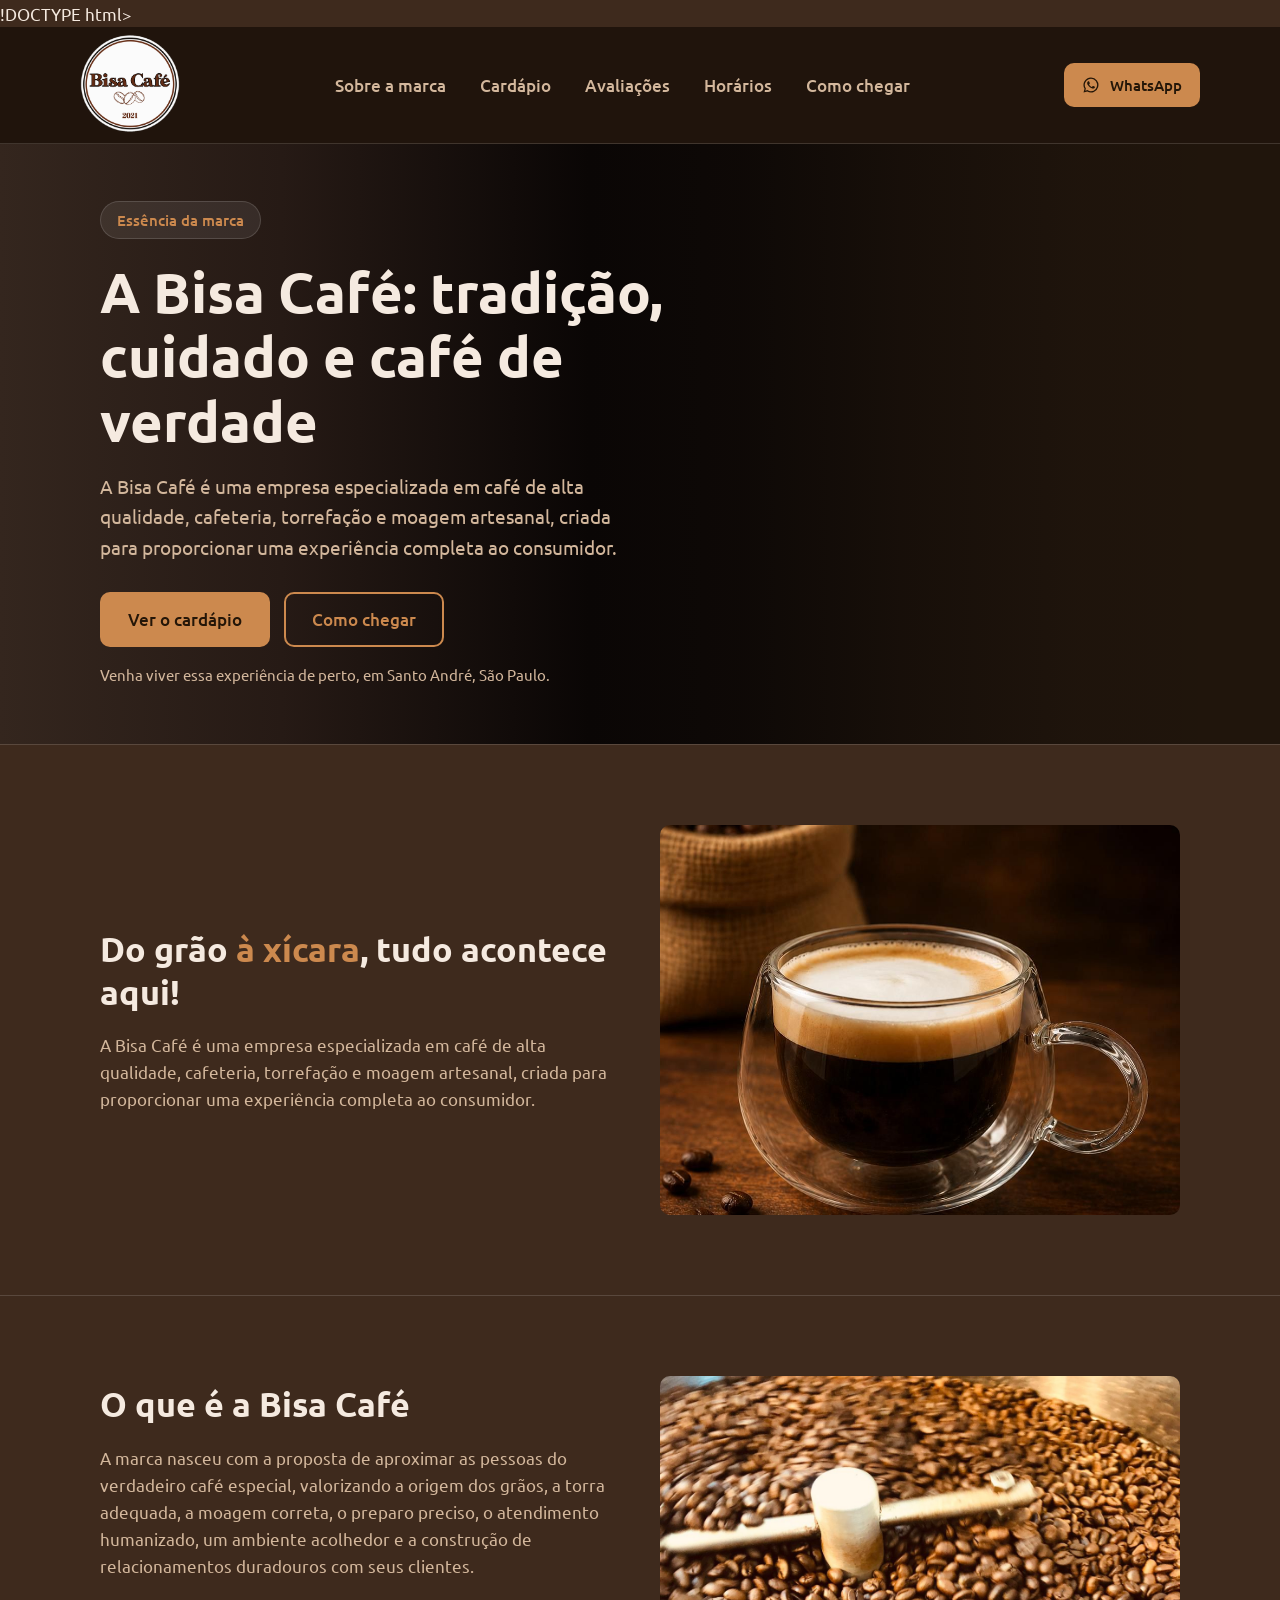
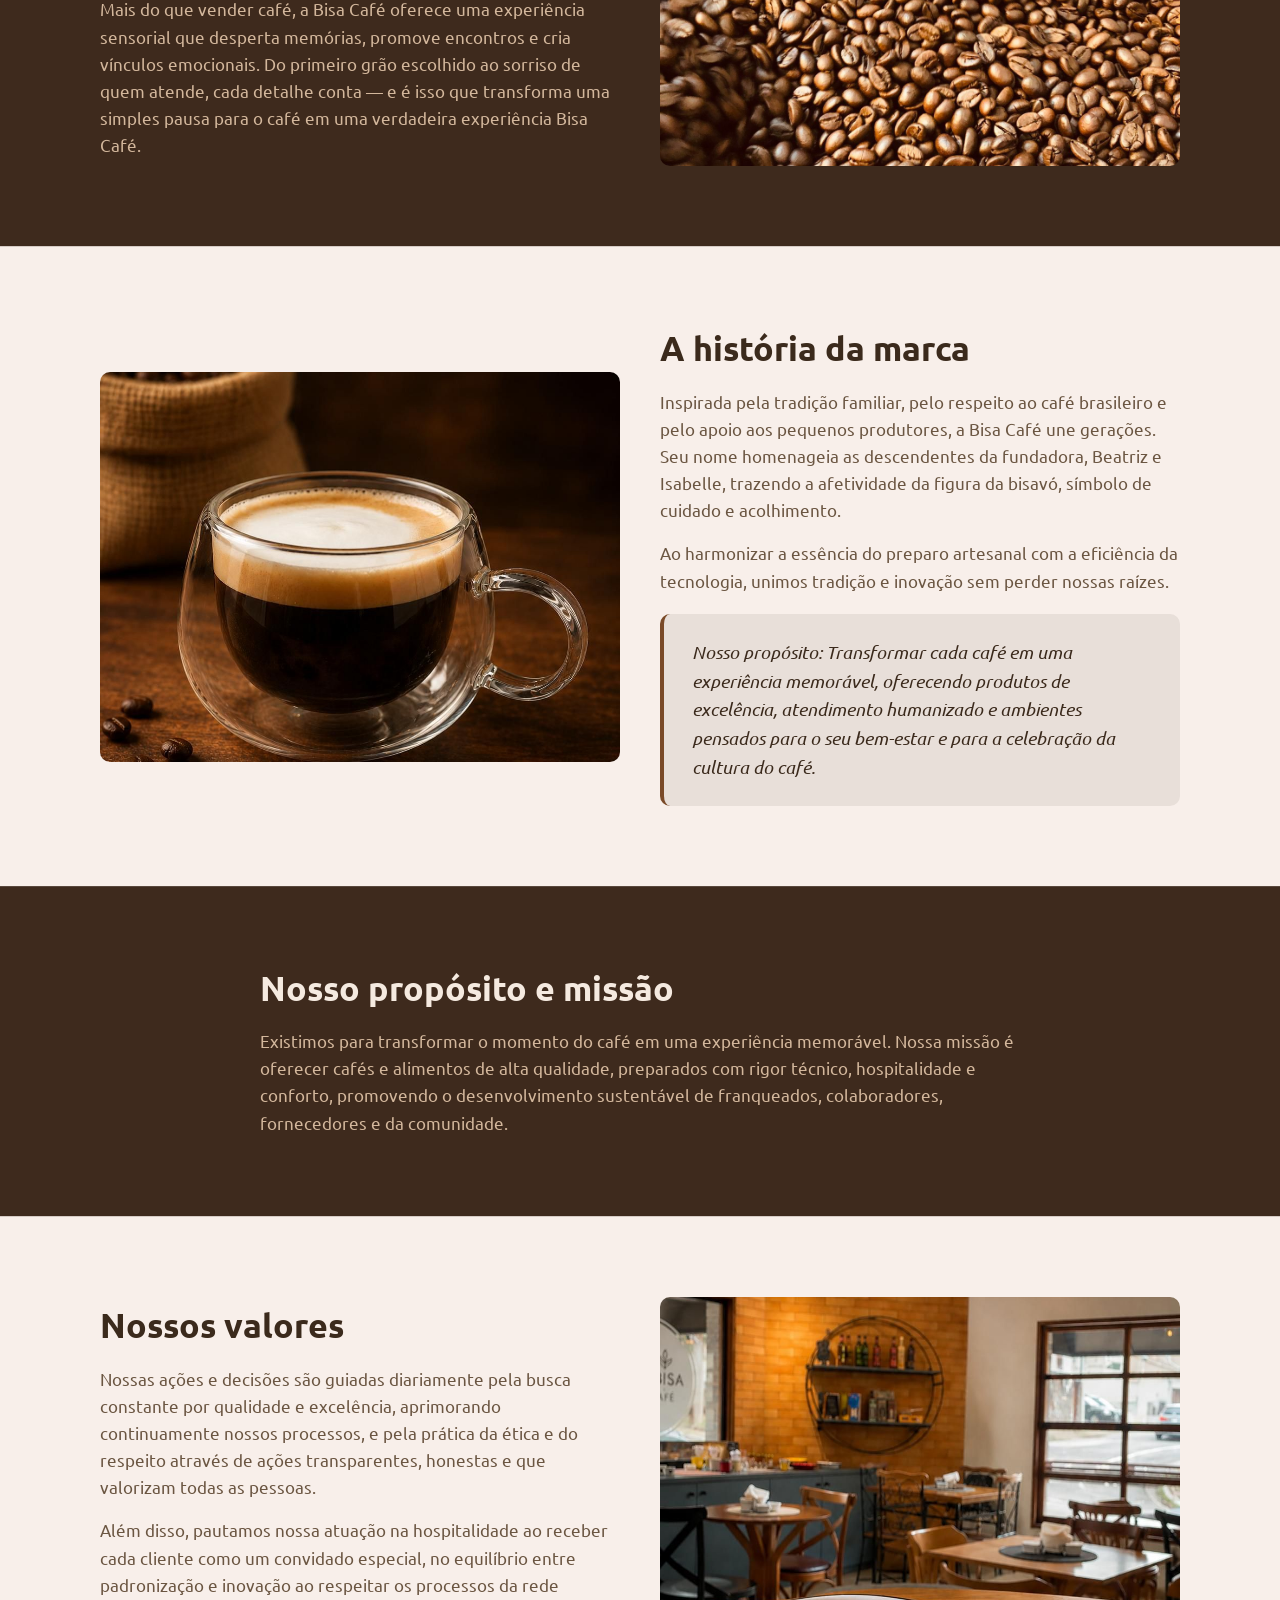
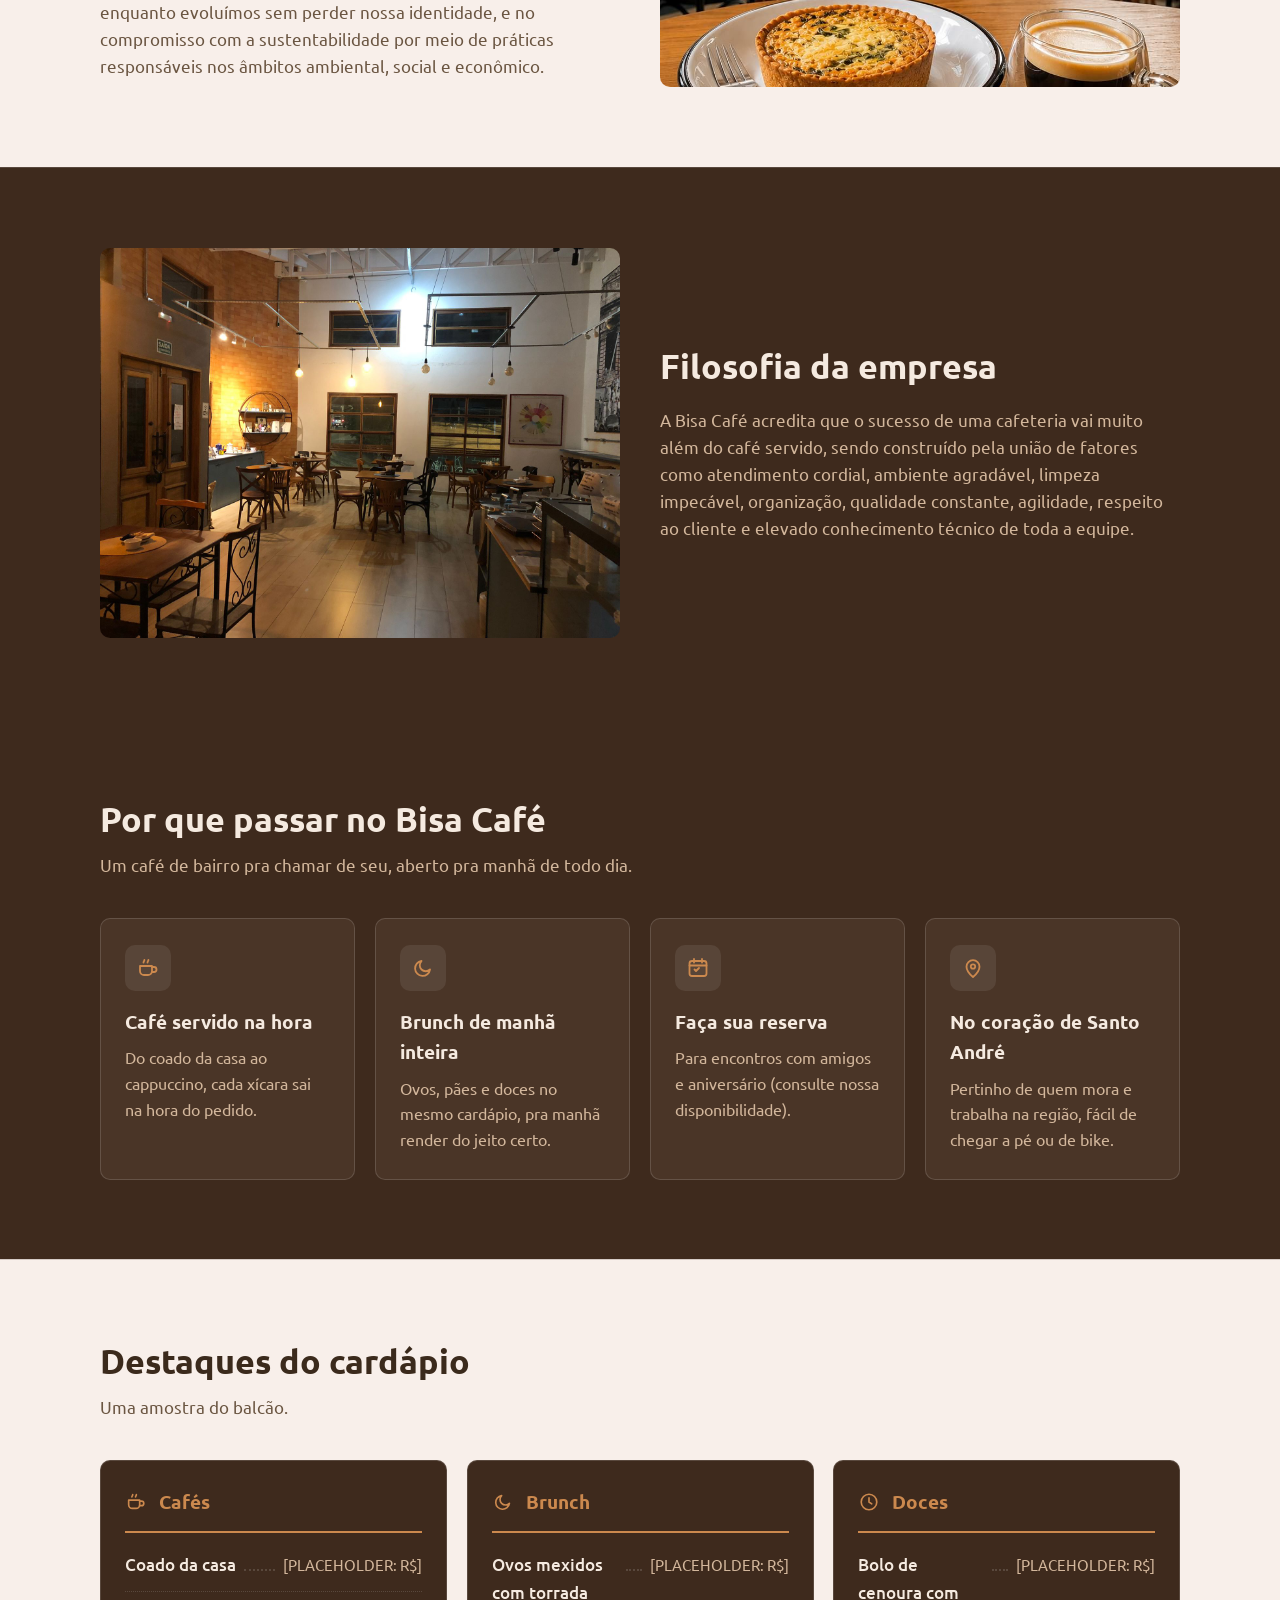
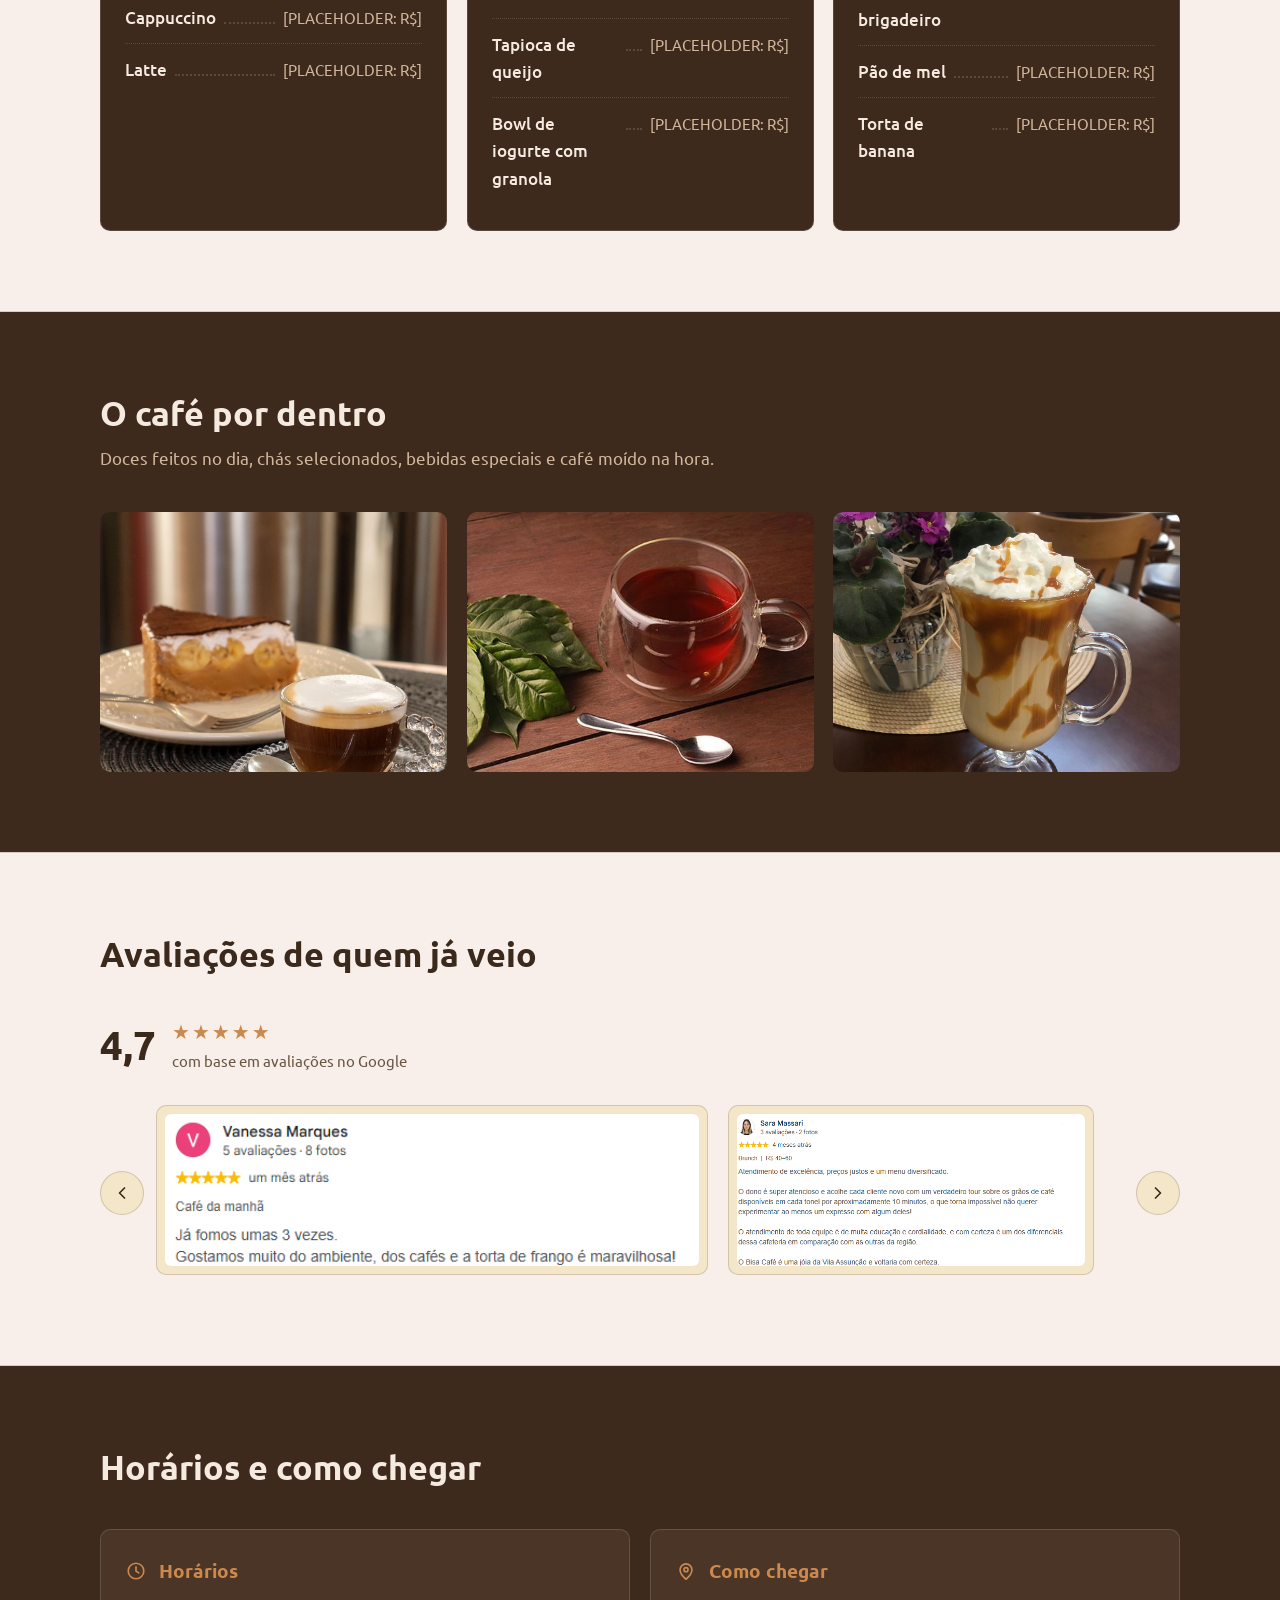
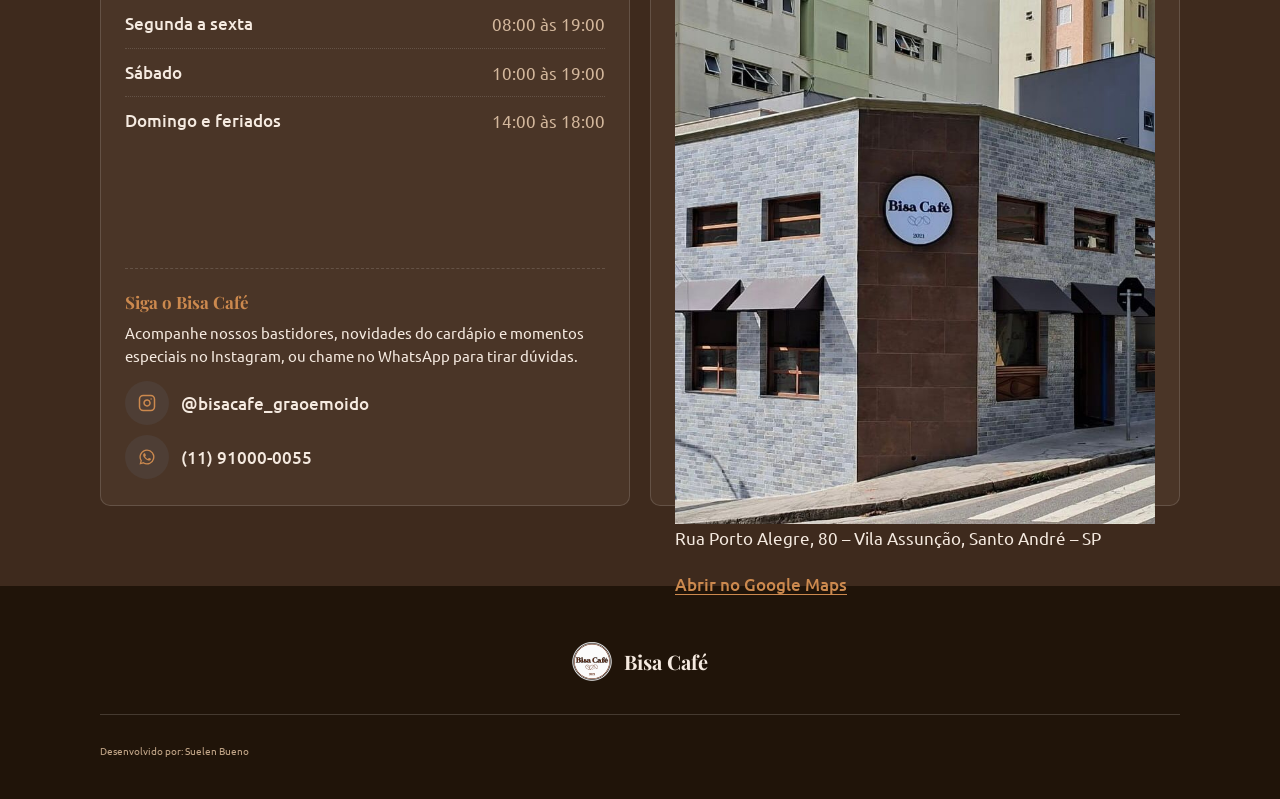
==== index.html @ 31bf9268 "Update video source and add evaluation images" ====
!DOCTYPE html>
<html lang="pt-BR">
<head>
<meta charset="UTF-8">
<meta name="viewport" content="width=device-width, initial-scale=1">
<title>Bisa Café | Café da manhã e brunch em Santo André, São Paulo</title>
<meta name="description" content="Café da manhã e brunch feitos na hora em Santo André, São Paulo. Peça pelo WhatsApp e retire sem fila no Bisa Café.">
<meta property="og:title" content="Bisa Café | Café da manhã e brunch em Santo André">
<meta property="og:description" content="Café da manhã e brunch feitos na hora em Santo André, São Paulo. Peça pelo WhatsApp pra retirada.">
<meta property="og:type" content="website">
<meta property="og:locale" content="pt_BR">
<!-- Fallback sem JS: marca o html como "js" o quanto antes; o estado escondido da animação só vale sob html.js -->
<script>document.documentElement.className+=" js";</script>
<link rel="preconnect" href="https://fonts.googleapis.com">
<link rel="preconnect" href="https://fonts.gstatic.com" crossorigin>
<link href="https://fonts.googleapis.com/css2?family=Playfair+Display:wght@700&family=Ubuntu:wght@400;500;700&display=swap" rel="stylesheet">
<link rel="stylesheet" href="style.css">
<link rel="icon" type="image/png" href="./images/logo.png">
</head>
<body>

<a class="pular" href="#conteudo">Pular para o conteúdo</a>

<header class="topo">
  <div class="container topo-linha">
    <a href="#inicio" class="logo">
      <img src="./images/logo.png" alt="Bisa Café" class="logo-icone" width="100" height="100">
    </a>
    <nav class="menu-topo" aria-label="Seções do site">
      <a href="#essencia-da-marca">Sobre a marca</a>
      <a href="#cardapio">Cardápio</a>
      <a href="#avaliacoes">Avaliações</a>
      <a href="#horarios">Horários</a>
      <a href="#local">Como chegar</a>
    </nav>
    <a class="botao botao-primario topo-whatsapp" href="https://wa.me/5511910000055">
      <svg width="18" height="18" viewBox="0 0 24 24" fill="currentColor" aria-hidden="true" focusable="false">
        <path d="M12 2a10 10 0 0 0-8.6 15.1L2 22l5-1.3A10 10 0 1 0 12 2zm0 18.2c-1.5 0-3-.4-4.3-1.2l-.3-.2-3 .8.8-2.9-.2-.3A8.2 8.2 0 1 1 12 20.2zm4.6-6.1c-.3-.1-1.5-.7-1.7-.8-.2-.1-.4-.1-.6.1-.2.3-.6.8-.8 1-.1.2-.3.2-.5.1-.3-.1-1.1-.4-2-1.2-.8-.7-1.3-1.5-1.4-1.8-.2-.3 0-.4.1-.6l.4-.5c.1-.2.2-.3.3-.5.1-.2 0-.4 0-.5l-.8-1.9c-.2-.5-.4-.4-.6-.4h-.5c-.2 0-.5.1-.7.3-.2.3-.9.9-.9 2.1s.9 2.4 1 2.6c.1.2 1.8 2.8 4.3 3.9.6.3 1.1.4 1.5.6.6.2 1.2.2 1.6.1.5-.1 1.5-.6 1.7-1.2.2-.6.2-1.1.1-1.2 0-.1-.2-.2-.5-.3z"/>
      </svg>
      <span>WhatsApp</span>
    </a>
  </div>
</header>

<main id="conteudo">
  <section class="hero" id="inicio">
    <div class="hero-video-wrap" aria-hidden="true">
      <video class="video-fundo" autoplay muted loop playsinline tabindex="-1">
        <source src="./images/video-cafe-cropado.mp4" type="video/mp4">
      </video>
      <div class="video-gradiente"></div>
    </div>
    <div class="container">
      <div class="hero-conteudo">
        <span class="hero-etiqueta anima" style="--i:0">Essência da marca</span>
        <h1 class="anima" style="--i:1">A Bisa Café: tradição, cuidado e café de verdade</h1>
        <p class="apoio anima" style="--i:2">A Bisa Café é uma empresa especializada em café de alta qualidade, cafeteria, torrefação e moagem artesanal, criada para proporcionar uma experiência completa ao consumidor.</p>
        <div class="hero-ctas anima" style="--i:3">
          <a class="botao botao-primario" href="#cardapio">Ver o cardápio</a>
          <a class="botao botao-secundario" href="#local">Como chegar</a>
        </div>
        <p class="hero-nota anima" style="--i:4">Venha viver essa experiência de perto, em Santo André, São Paulo.</p>
      </div>
    </div>
  </section>

  <!-- DO GRÃO À XÍCARA -->
  <section class="bloco-institucional">
    <div class="container">
      <div class="bloco-com-imagem">
        <div class="bloco-imagem anima" style="--i:0">
          <img src="./images/foto-espresso-graos.jpeg" alt="Xícara de café do Bisa Café com grãos ao fundo" loading="lazy">
        </div>
        <div class="conteudo-institucional anima" style="--i:1">
          <h2>Do grão <span class="cor-destaque">à xícara</span>, tudo acontece aqui!</h2>
          <p>A Bisa Café é uma empresa especializada em café de alta qualidade, cafeteria, torrefação e moagem artesanal, criada para proporcionar uma experiência completa ao consumidor.</p>
        </div>
      </div>
    </div>
  </section>

  <!-- ESSÊNCIA DA MARCA: O QUE É A BISA CAFÉ -->
  <section class="bloco-institucional" id="essencia-da-marca">
    <div class="container">
      <div class="bloco-com-imagem">
        <div class="bloco-imagem anima" style="--i:0">
          <img src="./images/foto-graos-torra.jpeg" alt="Grãos de café na torrefação artesanal do Bisa Café" loading="lazy">
        </div>
        <div class="conteudo-institucional anima" style="--i:1">
          <h2>O que é a Bisa Café</h2>
          <p>A marca nasceu com a proposta de aproximar as pessoas do verdadeiro café especial, valorizando a origem dos grãos, a torra adequada, a moagem correta, o preparo preciso, o atendimento humanizado, um ambiente acolhedor e a construção de relacionamentos duradouros com seus clientes.</p>
          <p>Mais do que vender café, a Bisa Café oferece uma experiência sensorial que desperta memórias, promove encontros e cria vínculos emocionais. Do primeiro grão escolhido ao sorriso de quem atende, cada detalhe conta — e é isso que transforma uma simples pausa para o café em uma verdadeira experiência Bisa Café.</p>
        </div>
      </div>
    </div>
  </section>

  <!-- A HISTÓRIA DA MARCA -->
  <section class="bloco-institucional fundo-alt">
    <div class="container">
      <div class="bloco-com-imagem bloco-com-imagem--inverso">
        <div class="bloco-imagem anima" style="--i:0">
          <img src="./images/foto-espresso-graos.jpeg" alt="Espresso do Bisa Café com saco de grãos ao fundo, remetendo à origem artesanal" loading="lazy">
        </div>
        <div class="conteudo-institucional anima" style="--i:1">
          <h2>A história da marca</h2>
          <p>Inspirada pela tradição familiar, pelo respeito ao café brasileiro e pelo apoio aos pequenos produtores, a Bisa Café une gerações. Seu nome homenageia as descendentes da fundadora, Beatriz e Isabelle, trazendo a afetividade da figura da bisavó, símbolo de cuidado e acolhimento.</p>
          <p>Ao harmonizar a essência do preparo artesanal com a eficiência da tecnologia, unimos tradição e inovação sem perder nossas raízes.</p>
          <blockquote class="destaque-proposito">
            Nosso propósito: Transformar cada café em uma experiência memorável, oferecendo produtos de excelência, atendimento humanizado e ambientes pensados para o seu bem-estar e para a celebração da cultura do café.
          </blockquote>
        </div>
      </div>
    </div>
  </section>

  <!-- NOSSO PROPÓSITO E MISSÃO -->
  <section class="bloco-institucional">
    <div class="container">
      <div class="conteudo-institucional">
        <h2 class="anima" style="--i:0">Nosso propósito e missão</h2>
        <p class="anima" style="--i:1">Existimos para transformar o momento do café em uma experiência memorável. Nossa missão é oferecer cafés e alimentos de alta qualidade, preparados com rigor técnico, hospitalidade e conforto, promovendo o desenvolvimento sustentável de franqueados, colaboradores, fornecedores e da comunidade.</p>
      </div>
    </div>
  </section>

  <!-- NOSSOS VALORES -->
  <section class="bloco-institucional fundo-alt">
    <div class="container">
      <div class="bloco-com-imagem">
        <div class="bloco-imagem anima" style="--i:0">
          <img src="./images/foto-interior-mesa.jpeg" alt="Mesa posta no Bisa Café com quiche e café, clima acolhedor" loading="lazy">
        </div>
        <div class="conteudo-institucional anima" style="--i:1">
          <h2>Nossos valores</h2>
          <p>Nossas ações e decisões são guiadas diariamente pela busca constante por qualidade e excelência, aprimorando continuamente nossos processos, e pela prática da ética e do respeito através de ações transparentes, honestas e que valorizam todas as pessoas.</p>
          <p>Além disso, pautamos nossa atuação na hospitalidade ao receber cada cliente como um convidado especial, no equilíbrio entre padronização e inovação ao respeitar os processos da rede enquanto evoluímos sem perder nossa identidade, e no compromisso com a sustentabilidade por meio de práticas responsáveis nos âmbitos ambiental, social e econômico.</p>
        </div>
      </div>
    </div>
  </section>

  <!-- FILOSOFIA DA EMPRESA -->
  <section class="bloco-institucional">
    <div class="container">
      <div class="bloco-com-imagem bloco-com-imagem--inverso">
        <div class="bloco-imagem anima" style="--i:0">
          <img src="./images/foto-ambiente-salao.jpeg" alt="Salão do Bisa Café com mesas e cadeiras, ambiente acolhedor" loading="lazy">
        </div>
        <div class="conteudo-institucional anima" style="--i:1">
          <h2>Filosofia da empresa</h2>
          <p>A Bisa Café acredita que o sucesso de uma cafeteria vai muito além do café servido, sendo construído pela união de fatores como atendimento cordial, ambiente agradável, limpeza impecável, organização, qualidade constante, agilidade, respeito ao cliente e elevado conhecimento técnico de toda a equipe.</p>
        </div>
      </div>
    </div>
  </section>

  <!-- BENEFÍCIOS -->
  <section id="beneficios">
    <div class="container">
      <div class="secao-cabecalho">
        <h2 class="anima" style="--i:0">Por que passar no Bisa Café</h2>
        <p class="anima" style="--i:1">Um café de bairro pra chamar de seu, aberto pra manhã de todo dia.</p>
      </div>
      <div class="cards">
        <article class="card anima" style="--i:0">
          <span class="icone">
            <svg width="24" height="24" viewBox="0 0 24 24" fill="none" stroke="currentColor" stroke-width="1.8" stroke-linecap="round" stroke-linejoin="round" aria-hidden="true" focusable="false">
              <path d="M4 10h12v5a4 4 0 0 1-4 4H8a4 4 0 0 1-4-4v-5z"/>
              <path d="M16 11h2a2.5 2.5 0 0 1 0 5h-2"/>
              <path d="M7.5 6.5c0-1 .9-1.5.9-2.5M11.5 6.5c0-1 .9-1.5.9-2.5"/>
            </svg>
          </span>
          <h3>Café servido na hora</h3>
          <p>Do coado da casa ao cappuccino, cada xícara sai na hora do pedido.</p>
        </article>
        <article class="card anima" style="--i:1">
          <span class="icone">
            <svg width="24" height="24" viewBox="0 0 24 24" fill="none" stroke="currentColor" stroke-width="1.8" stroke-linecap="round" stroke-linejoin="round" aria-hidden="true" focusable="false">
              <path d="M19 13.5A7.5 7.5 0 1 1 10.5 5a6 6 0 0 0 8.5 8.5z"/>
            </svg>
          </span>
          <h3>Brunch de manhã inteira</h3>
          <p>Ovos, pães e doces no mesmo cardápio, pra manhã render do jeito certo.</p>
        </article>
        <article class="card anima" style="--i:2">
          <span class="icone">
            <svg width="24" height="24" viewBox="0 0 24 24" fill="none" stroke="currentColor" stroke-width="1.8" stroke-linecap="round" stroke-linejoin="round" aria-hidden="true" focusable="false">
              <rect x="3.5" y="5" width="17" height="15" rx="2.5"/>
              <path d="M3.5 9.5h17"/>
              <path d="M8 3v3.5M16 3v3.5"/>
              <path d="M8.5 13.5l1.5 1.5 3-3"/>
            </svg>
          </span>
          <h3>Faça sua reserva</h3>
          <p>Para encontros com amigos e aniversário (consulte nossa disponibilidade).</p>
        </article>
        <article class="card anima" style="--i:3">
          <span class="icone">
            <svg width="24" height="24" viewBox="0 0 24 24" fill="none" stroke="currentColor" stroke-width="1.8" stroke-linecap="round" stroke-linejoin="round" aria-hidden="true" focusable="false">
              <path d="M12 21s-6.5-5.4-6.5-10.3a6.5 6.5 0 1 1 13 0C18.5 15.6 12 21 12 21z"/>
              <circle cx="12" cy="10.5" r="2.2"/>
            </svg>
          </span>
          <h3>No coração de Santo André</h3>
          <p>Pertinho de quem mora e trabalha na região, fácil de chegar a pé ou de bike.</p>
        </article>
      </div>
    </div>
  </section>

  <!-- CARDÁPIO -->
  <section class="cardapio" id="cardapio">
    <div class="container">
      <div class="secao-cabecalho">
        <h2 class="anima" style="--i:0">Destaques do cardápio</h2>
        <p class="anima" style="--i:1">Uma amostra do balcão.</p>
      </div>
      <div class="cardapio-grade">
        <div class="categoria anima" style="--i:0">
          <h3 class="categoria-titulo">
            <svg width="22" height="22" viewBox="0 0 24 24" fill="none" stroke="currentColor" stroke-width="1.8" stroke-linecap="round" stroke-linejoin="round" aria-hidden="true" focusable="false">
              <path d="M4 10h12v5a4 4 0 0 1-4 4H8a4 4 0 0 1-4-4v-5z"/>
              <path d="M16 11h2a2.5 2.5 0 0 1 0 5h-2"/>
              <path d="M7.5 6.5c0-1 .9-1.5.9-2.5M11.5 6.5c0-1 .9-1.5.9-2.5"/>
            </svg>
            Cafés
          </h3>
          <ul>
            <li><span class="item-nome">Coado da casa</span><span class="item-pontos" aria-hidden="true"></span><span class="item-preco">[PLACEHOLDER: R$]</span></li>
            <li><span class="item-nome">Cappuccino</span><span class="item-pontos" aria-hidden="true"></span><span class="item-preco">[PLACEHOLDER: R$]</span></li>
            <li><span class="item-nome">Latte</span><span class="item-pontos" aria-hidden="true"></span><span class="item-preco">[PLACEHOLDER: R$]</span></li>
          </ul>
        </div>
        <div class="categoria anima" style="--i:1">
          <h3 class="categoria-titulo">
            <svg width="22" height="22" viewBox="0 0 24 24" fill="none" stroke="currentColor" stroke-width="1.8" stroke-linecap="round" stroke-linejoin="round" aria-hidden="true" focusable="false">
              <path d="M19 13.5A7.5 7.5 0 1 1 10.5 5a6 6 0 0 0 8.5 8.5z"/>
            </svg>
            Brunch
          </h3>
          <ul>
            <li><span class="item-nome">Ovos mexidos com torrada</span><span class="item-pontos" aria-hidden="true"></span><span class="item-preco">[PLACEHOLDER: R$]</span></li>
            <li><span class="item-nome">Tapioca de queijo</span><span class="item-pontos" aria-hidden="true"></span><span class="item-preco">[PLACEHOLDER: R$]</span></li>
            <li><span class="item-nome">Bowl de iogurte com granola</span><span class="item-pontos" aria-hidden="true"></span><span class="item-preco">[PLACEHOLDER: R$]</span></li>
          </ul>
        </div>
        <div class="categoria anima" style="--i:2">
          <h3 class="categoria-titulo">
            <svg width="22" height="22" viewBox="0 0 24 24" fill="none" stroke="currentColor" stroke-width="1.8" stroke-linecap="round" stroke-linejoin="round" aria-hidden="true" focusable="false">
              <circle cx="12" cy="12" r="8.5"/>
              <path d="M12 7.5V12l3 2"/>
            </svg>
            Doces
          </h3>
          <ul>
            <li><span class="item-nome">Bolo de cenoura com brigadeiro</span><span class="item-pontos" aria-hidden="true"></span><span class="item-preco">[PLACEHOLDER: R$]</span></li>
            <li><span class="item-nome">Pão de mel</span><span class="item-pontos" aria-hidden="true"></span><span class="item-preco">[PLACEHOLDER: R$]</span></li>
            <li><span class="item-nome">Torta de banana</span><span class="item-pontos" aria-hidden="true"></span><span class="item-preco">[PLACEHOLDER: R$]</span></li>
          </ul>
        </div>
      </div>
    </div>
  </section>

  <!-- GALERIA (espaços reservados pra foto) -->
  <section id="galeria">
    <div class="container">
      <div class="secao-cabecalho">
        <h2 class="anima" style="--i:0">O café por dentro</h2>
        <p class="anima" style="--i:1">Doces feitos no dia, chás selecionados, bebidas especiais e café moído na hora.</p>
      </div>
      <div class="galeria-grade">
        <div class="galeria-bloco anima" style="--i:0">
          <img src="./images/foto-torta-banana.jpeg" alt="Fatia de torta de banana com café servida no Bisa Café" loading="lazy">
        </div>
        <div class="galeria-bloco anima" style="--i:1">
          <img src="./images/foto-cha-folhas.jpeg" alt="Chá servido no Bisa Café ao lado de folhas de café" loading="lazy">
        </div>
        <div class="galeria-bloco anima" style="--i:2">
          <img src="./images/foto-latte-caramelo.jpeg" alt="Bebida especial com calda de caramelo e chantili do Bisa Café" loading="lazy">
        </div>
      </div>
    </div>
  </section>

 <!-- AVALIAÇÕES -->
  <section class="avaliacoes" id="avaliacoes">
    <div class="container">
      <div class="secao-cabecalho">
        <h2 class="anima" style="--i:0">Avaliações de quem já veio</h2>
      </div>
      <div class="avaliacao-resumo anima" style="--i:0">
        <span class="avaliacao-nota">4,7</span>
        <div>
          <div class="avaliacao-estrelas" aria-hidden="true">★★★★★</div>
          <span class="avaliacao-total">com base em avaliações no Google</span>
        </div>
      </div>
      <div class="avaliacao-carrossel">
        <button type="button" class="carrossel-seta carrossel-seta--anterior" data-carrossel-anterior aria-label="Ver avaliação anterior">
          <svg width="20" height="20" viewBox="0 0 24 24" fill="none" stroke="currentColor" stroke-width="2" stroke-linecap="round" stroke-linejoin="round" aria-hidden="true" focusable="false"><path d="M15 18l-6-6 6-6"/></svg>
        </button>
        <div class="avaliacao-trilho" id="avaliacaoTrilho" tabindex="0" aria-label="Avaliações de clientes no Google, arraste para o lado para ver mais">
          <figure class="avaliacao-card avaliacao-print anima" style="--i:0">
            <img src="./images/avaliação1.png" alt="Avaliação de 5 estrelas de Vanessa Marques no Google, contando que já foi umas 3 vezes e elogiando o ambiente, os cafés e a torta de frango" loading="lazy">
          </figure>
          <figure class="avaliacao-card avaliacao-print anima" style="--i:1">
            <img src="./images/avaliação2.png" alt="Avaliação de 5 estrelas de Sara Massari no Google, elogiando o atendimento, os preços justos e o menu diversificado do Bisa Café" loading="lazy">
          </figure>
         <figure class="avaliacao-card avaliacao-print anima" style="--i:2">
            <img src="./images/avaliação3.png" alt="Avaliação de 5 estrelas de Celi Gonçalo no Google, elogiando o café, o waffle de pão de queijo, o pain au chocolat e o frapê de pistache" loading="lazy">
          </figure>
          <figure class="avaliacao-card avaliacao-print anima" style="--i:3">
            <img src="./images/avaliação4.png" alt="Avaliação de 5 estrelas de Ednei no Google, elogiando a aula sobre cafés, a torra própria da casa e a opção de comprar café moído ou em grãos" loading="lazy">
          </figure>
          <figure class="avaliacao-card avaliacao-print anima" style="--i:4">
            <img src="./images/avaliação5.png" alt="Avaliação de 5 estrelas de Jussara Uehara no Google, destacando os cafés moídos na hora e as opções de bolos, tortas e salgados" loading="lazy">
          </figure>
          <figure class="avaliacao-card avaliacao-print anima" style="--i:5">
            <img src="./images/avaliação6.png" alt="Avaliação de 5 estrelas de Adriana Lombardo Meniz no Google, elogiando a apresentação dos grãos em latões, o aroma do café e o ambiente acolhedor" loading="lazy">
          </figure>
          <figure class="avaliacao-card avaliacao-print anima" style="--i:6">
            <img src="./images/avaliação7.png" alt="Avaliação de 5 estrelas de Cristiane Duarte no Google, elogiando o bolo de maçã com castanhas, o expresso tônica e o atendimento" loading="lazy">
          </figure>
          <figure class="avaliacao-card avaliacao-print anima" style="--i:7">
            <img src="./images/avaliação8.png" alt="Avaliação de 5 estrelas de Monique Moraes no Google, recomendando o frapê de pistache e o ambiente aconchegante e familiar da cafeteria" loading="lazy">
          </figure>
        </div>
        <button type="button" class="carrossel-seta carrossel-seta--proxima" data-carrossel-proxima aria-label="Ver próxima avaliação">
          <svg width="20" height="20" viewBox="0 0 24 24" fill="none" stroke="currentColor" stroke-width="2" stroke-linecap="round" stroke-linejoin="round" aria-hidden="true" focusable="false"><path d="M9 6l6 6-6 6"/></svg>
        </button>
      </div>
    </div>
  </section>

  <!-- HORÁRIOS E COMO CHEGAR -->
  <section id="horarios">
    <div class="container">
      <div class="secao-cabecalho">
        <h2 class="anima" style="--i:0">Horários e como chegar</h2>
      </div>
      <div class="info-grade">
        <div class="info-card anima" style="--i:0" id="horarios-card">
          <h3>
            <svg width="22" height="22" viewBox="0 0 24 24" fill="none" stroke="currentColor" stroke-width="1.8" stroke-linecap="round" stroke-linejoin="round" aria-hidden="true" focusable="false">
              <circle cx="12" cy="12" r="8.5"/>
              <path d="M12 7.5V12l3 2"/>
            </svg>
            Horários
          </h3>
          <ul class="horarios-lista">
            <li><span class="dia">Segunda a sexta</span><span class="hora">08:00 às 19:00</span></li>
            <li><span class="dia">Sábado</span><span class="hora">10:00 às 19:00</span></li>
            <li><span class="dia">Domingo e feriados</span><span class="hora">14:00 às 18:00</span></li>
          </ul>
          <div class="info-card-social">
            <h4>Siga o Bisa Café</h4>
            <p>Acompanhe nossos bastidores, novidades do cardápio e momentos especiais no Instagram, ou chame no WhatsApp para tirar dúvidas.</p>
            <ul class="social-lista">
              <li>
                <a class="social-linha" href="https://www.instagram.com/bisacafe_graoemoido/" target="_blank" rel="noopener">
                  <span class="social-icone" aria-hidden="true">
                    <svg width="18" height="18" viewBox="0 0 24 24" fill="none" stroke="currentColor" stroke-width="2" stroke-linecap="round" stroke-linejoin="round" focusable="false">
                      <rect x="2" y="2" width="20" height="20" rx="5" ry="5"/>
                      <path d="M16 11.37A4 4 0 1 1 12.63 8 4 4 0 0 1 16 11.37z"/>
                      <line x1="17.5" y1="6.5" x2="17.51" y2="6.5"/>
                    </svg>
                  </span>
                  <span>@bisacafe_graoemoido</span>
                </a>
              </li>
              <li>
                <a class="social-linha" href="https://wa.me/5511910000055" target="_blank" rel="noopener">
                  <span class="social-icone" aria-hidden="true">
                    <svg width="18" height="18" viewBox="0 0 24 24" fill="currentColor" focusable="false">
                      <path d="M12 2a10 10 0 0 0-8.6 15.1L2 22l5-1.3A10 10 0 1 0 12 2zm0 18.2c-1.5 0-3-.4-4.3-1.2l-.3-.2-3 .8.8-2.9-.2-.3A8.2 8.2 0 1 1 12 20.2zm4.6-6.1c-.3-.1-1.5-.7-1.7-.8-.2-.1-.4-.1-.6.1-.2.3-.6.8-.8 1-.1.2-.3.2-.5.1-.3-.1-1.1-.4-2-1.2-.8-.7-1.3-1.5-1.4-1.8-.2-.3 0-.4.1-.6l.4-.5c.1-.2.2-.3.3-.5.1-.2 0-.4 0-.5l-.8-1.9c-.2-.5-.4-.4-.6-.4h-.5c-.2 0-.5.1-.7.3-.2.3-.9.9-.9 2.1s.9 2.4 1 2.6c.1.2 1.8 2.8 4.3 3.9.6.3 1.1.4 1.5.6.6.2 1.2.2 1.6.1.5-.1 1.5-.6 1.7-1.2.2-.6.2-1.1.1-1.2 0-.1-.2-.2-.5-.3z"/>
                    </svg>
                  </span>
                  <span>(11) 91000-0055</span>
                </a>
              </li>
            </ul>
          </div>
        </div>
        <div class="info-card anima" style="--i:1" id="local">
          <h3>
            <svg width="22" height="22" viewBox="0 0 24 24" fill="none" stroke="currentColor" stroke-width="1.8" stroke-linecap="round" stroke-linejoin="round" aria-hidden="true" focusable="false">
              <path d="M12 21s-6.5-5.4-6.5-10.3a6.5 6.5 0 1 1 13 0C18.5 15.6 12 21 12 21z"/>
              <circle cx="12" cy="10.5" r="2.2"/>
            </svg>
            Como chegar
          </h3>
          <div class="local-foto">
            <img src="./images/fachada-bisa-cafe.jpeg" alt="Fachada do Bisa Café, na esquina, com a placa redonda da marca" loading="lazy">
          </div>
          <p>Rua Porto Alegre, 80 – Vila Assunção, Santo André – SP</p>
          <a class="link-maps" href="https://www.google.com/maps/search/?api=1&amp;query=Rua%20Porto%20Alegre%2C%2080%2C%20Vila%20Assun%C3%A7%C3%A3o%2C%20Santo%20Andr%C3%A9%20-%20SP">Abrir no Google Maps</a>
        </div>
      </div>
    </div>
  </section>

</main>

<!-- RODAPÉ -->
<footer class="rodape">
  <div class="container">
    <div class="rodape-grade">
      <div class="rodape-marca anima" style="--i:0">
        <img src="./images/logo.png" alt="Bisa Café" height="40" class="rodape-logo">
        <span class="nome">Bisa Café</span>
      </div>
    </div>
    <div class="rodape-base">
      <p class="rodape-credito">Desenvolvido por: <a href="https://suelenfbportifolio.vercel.app/" target="_blank" rel="noopener">Suelen Bueno</a></p>
    </div>
  </div>
</footer>

<script src="script.js"></script>

</body>
</html>
---- style.css ----
:root {
    --cor-caramelo: #CC894E;              /* Caramelo — cor de todos os botões e destaques */
    --marrom-canela: #885840;             /* Marrom canela — desenho dos ícones de Instagram e WhatsApp */
    --botao-icone-fundo: rgba(82, 70, 64, 0.55); /* Fundo do círculo — cinza/marrom escuro translúcido */
    --cor-marca: var(--cor-caramelo);     /* Caramelo quente — links, ícones, destaques */
    --cor-marca-alt: #E3A868;             /* Caramelo claro — hover e gradientes */
    --cor-marca-escura: #7A4A28;          /* Marrom médio — acentos e fallback do vídeo */
    --cor-marca-suave: rgba(255, 255, 255, 0.08); /* Sobreposição clara sutil sobre o fundo escuro */
    --fundo: #3E2A1D;                     /* Marrom médio — fundo principal */
    --fundo-alt: #F8EFEA;                 /* Bege — seções alternadas (harmonia com o fundo) */
    --fundo-card: #4A3527;                /* Marrom levemente mais claro — cartões */
    --texto: #F5EAE0;                     /* Creme claro — texto principal */
    --texto-suave: #D3B79C;               /* Bege acaramelado — texto secundário */
    --borda: rgba(255, 255, 255, 0.14);
    --bege-fundo: #F8EFEA;                /* Bege — mesmo tom do fundo-alt */
    --bege-card: #F3E6C9;                 /* Bege claro — molduras/cartões sobre o bege */
    --bege-texto: #3B2A1C;                /* Marrom escuro — texto sobre fundo bege */
    --bege-texto-suave: #6B5642;          /* Marrom médio — texto secundário sobre bege */
    --bege-borda: rgba(59, 42, 28, .18);
    --rodape-fundo: #201409;              /* Marrom quase preto — rodapé */
    --rodape-texto: #F5EAE0;
    --rodape-suave: #C2A688;
    --raio: 10px;
  }

  * { margin: 0; padding: 0; box-sizing: border-box; }

  html { scroll-behavior: smooth; scroll-padding-top: 136px; }
  @media (prefers-reduced-motion: reduce) {
    html { scroll-behavior: auto; }
  }

  body {
    font-family: 'Ubuntu', system-ui, sans-serif;
    font-size: 1.0625rem;
    line-height: 1.6;
    color: var(--texto);
    background: var(--fundo);
  }

  .container { max-width: 1120px; margin: 0 auto; padding: 0 20px; }

  section { padding: 80px 0; }
  @media (max-width: 720px) { section { padding: 48px 0; } }

  h1 { font-size: clamp(2rem, 5vw, 3.5rem); line-height: 1.15; font-weight: 700; }
  h2 { font-size: clamp(1.5rem, 3.4vw, 2.125rem); line-height: 1.25; font-weight: 700; }
  h3 { font-size: 1.1875rem; font-weight: 700; }

  a { color: var(--cor-marca); }

  :focus-visible {
    outline: 3px solid var(--cor-marca);
    outline-offset: 3px;
    border-radius: 4px;
  }
  .galeria-bloco:focus-visible {
    outline-color: #FFFFFF;
  }

  .pular {
    position: absolute;
    left: -9999px;
    top: 0;
    background: var(--cor-marca);
    color: #fff;
    padding: 12px 20px;
    z-index: 200;
    text-decoration: none;
    font-weight: 500;
  }
  .pular:focus { left: 12px; top: 12px; }

  /* ============================================================
     ANIMAÇÃO DE ENTRADA
     - Anima SÓ transform e opacity (roda a 60fps, sem layout shift).
     - Estado escondido só existe sob html.js: sem JS, nada fica invisível.
     - Blocos abaixo do hero recebem a classe "visivel" via IntersectionObserver.
     - Hero anima no load (classe "carregado" no body via JS).
     - Stagger por --i (índice do item na seção), 80ms entre itens.
     ============================================================ */
  html.js .anima {
    opacity: 0;
    transform: translateY(20px);
    transition: opacity .6s cubic-bezier(0.16,1,0.3,1), transform .6s cubic-bezier(0.16,1,0.3,1);
    transition-delay: calc(var(--i,0) * 80ms);
    will-change: opacity, transform;
  }
  html.js .anima.visivel {
    opacity: 1;
    transform: translateY(0);
  }
  /* Hero: parte de um estado já pintado e legível; anima no load, não segura o LCP */
  html.js .hero .anima {
    opacity: 0;
    transform: translateY(16px);
    transition: opacity .55s cubic-bezier(0.16,1,0.3,1), transform .55s cubic-bezier(0.16,1,0.3,1);
    transition-delay: calc(var(--i,0) * 90ms);
  }
  html.js body.carregado .hero .anima {
    opacity: 1;
    transform: translateY(0);
  }
  /* Desliga TODA animação para quem pediu menos movimento: tudo estático e visível */
  @media (prefers-reduced-motion: reduce) {
    html.js .anima,
    html.js .hero .anima,
    html.js body.carregado .hero .anima {
      opacity: 1 !important;
      transform: none !important;
      transition: none !important;
    }
  }

  /* ---------- Botões ---------- */
  .botao {
    display: inline-flex;
    align-items: center;
    justify-content: center;
    gap: 10px;
    min-height: 48px;
    padding: 12px 26px;
    border-radius: var(--raio);
    font-family: inherit;
    font-size: 1.0625rem;
    font-weight: 500;
    text-decoration: none;
    cursor: pointer;
    border: 2px solid transparent;
    transition: background-color .2s ease, color .2s ease, border-color .2s ease, transform .2s ease, box-shadow .2s ease;
  }
  .botao:hover { transform: translateY(-2px); box-shadow: 0 8px 20px rgba(26, 26, 26, 0.18); }
  @media (prefers-reduced-motion: reduce) { .botao:hover { transform: none; box-shadow: none; } }
  .botao-primario { background: var(--cor-marca); color: #241608; }
  .botao-primario:hover { background: var(--cor-marca-alt); }
  .botao-secundario {
    background: transparent;
    color: var(--cor-marca);
    border-color: var(--cor-marca);
  }
  .botao-secundario:hover { background: var(--cor-marca); color: #241608; }
  .botao svg { flex-shrink: 0; }

  /* ---------- Hero: vídeo reduzido à direita + texto à esquerda ----------*/
  .hero {
    position: relative;
    overflow: hidden;
    background: rgba(32, 20, 12, 0.96); /* mesmo marrom escuro do menu — some antes do vídeo carregar e no fallback sem vídeo */
    padding: 0 0 40px;
  }
  .hero-video-wrap {
    position: relative;
    width: 100%;
    height: clamp(200px, 48vw, 320px);
    overflow: hidden;
  }
  .video-fundo {
    position: absolute;
    inset: 0;
    width: 100%;
    height: 100%;
    object-fit: cover;
    object-position: center;
  }
  .video-gradiente {
    position: absolute;
    inset: 0;
    /* degradê escuro por cima do vídeo pra suavizar a transição com o texto
       abaixo (mobile) ou ao lado (desktop) */
    background:
      linear-gradient(180deg, rgba(20, 12, 8, .1) 0%, rgba(20, 12, 8, .1) 55%, rgba(32, 20, 12, .96) 100%),
      linear-gradient(0deg, rgba(20, 12, 8, .25) 0%, rgba(20, 12, 8, 0) 30%);
  }
  .hero .container { position: relative; z-index: 2; padding-top: 36px; }
  .hero-conteudo { max-width: 680px; }
  @media (prefers-reduced-motion: reduce) {
    .video-fundo { display: none; }
    .hero-video-wrap {
      background: linear-gradient(135deg, var(--cor-marca) 0%, var(--cor-marca-alt) 55%, var(--cor-marca-escura) 100%);
    }
    .video-gradiente { background: none; }
  }
  /* Desktop: vídeo reduzido e ancorado à direita, texto sobreposto à esquerda */
  @media (min-width: 861px) {
    .hero {
      display: flex;
      align-items: center;
      min-height: clamp(420px, 52vw, 600px);
      padding: 0;
    }
    .hero-video-wrap {
      position: absolute;
      inset: 0;
      width: 100%;
      height: 100%;
    }
    .video-gradiente {
      background:
        linear-gradient(90deg,
          rgb(52, 38, 30) 0%,
          rgb(38, 26, 21) 22%,
          rgb(10, 6, 5) 46%,
          rgba(10, 6, 5, .82) 58%,
          rgba(10, 6, 5, .42) 70%,
          rgba(10, 6, 5, .08) 84%,
          rgba(10, 6, 5, 0) 96%);
    }
    .hero .container { padding-top: 0; width: 100%; }
  }

  /* ---------- Topo ---------- */
  .topo {
    position: sticky;
    top: 0;
    z-index: 100;
    background: rgba(32, 20, 12, 0.96);
    border-bottom: 1px solid var(--borda);
    backdrop-filter: blur(6px);
  }
  .topo-marca {
    display: flex;
    justify-content: center;
    padding-top: 10px;
  }
  .logo-texto {
    display: inline-block;
    font-family: 'Playfair Display', 'Ubuntu', serif;
    font-weight: 700;
    font-size: 1.5rem;
    letter-spacing: .2px;
    color: var(--cor-marca);
    text-decoration: none;
    min-height: 44px;
    line-height: 1.2;
  }
  .topo-linha {
    display: flex;
    align-items: center;
    justify-content: space-between;
    gap: 16px;
    min-height: 112px;
    padding: 8px 0;
  }
  .topo-linha--centralizada { justify-content: center; }
  .logo {
    display: inline-flex;
    align-items: center;
    justify-content: flex-start;
    min-height: 44px;
    text-decoration: none;
  }
  .logo-img {
    width: 50px;
    height: 50px;
    object-fit: contain;
    display: block;
  }
  .logo-icone {
    width: 100px;
    height: 100px;
    object-fit: contain;
    display: block;
    border-radius: 50%;
    flex-shrink: 0;
  }
  .menu-topo { display: flex; gap: 6px; }
  .menu-topo a {
    display: inline-flex;
    align-items: center;
    min-height: 44px;
    padding: 0 14px;
    color: var(--texto-suave);
    font-weight: 500;
    text-decoration: none;
    border-radius: 6px;
  }
  .menu-topo a:hover { color: var(--cor-marca); background: var(--cor-marca-suave); }
  .topo-whatsapp { min-height: 40px; padding: 8px 16px; font-size: 0.9375rem; flex-shrink: 0; }
  @media (max-width: 760px) {
    .menu-topo { display: none; }
    .logo-icone { width: 56px; height: 56px; }
    .topo-linha { min-height: 72px; }
  }
  @media (max-width: 460px) {
    .topo-whatsapp span { display: none; }
  }

  /* ---------- Hero: textos ---------- */
  .hero-etiqueta {
    display: inline-block;
    font-size: 0.9375rem;
    font-weight: 500;
    color: var(--cor-marca);
    background: rgba(255, 255, 255, 0.08);
    border: 1px solid var(--borda);
    border-radius: 999px;
    padding: 6px 16px;
    margin-bottom: 20px;
  }
  .hero p.apoio {
    margin-top: 18px;
    font-size: 1.1875rem;
    color: var(--texto-suave);
    max-width: 540px;
  }
  .hero-ctas {
    display: flex;
    flex-wrap: wrap;
    gap: 14px;
    margin-top: 30px;
  }
  .hero-nota {
    margin-top: 16px;
    font-size: 0.9375rem;
    color: var(--texto-suave);
  }

  /* ---------- Cabeçalho de seção ---------- */
  .secao-cabecalho { max-width: 640px; margin-bottom: 40px; }
  .secao-cabecalho p { margin-top: 10px; color: var(--texto-suave); }

  /* ---------- Benefícios ---------- */
  .cards {
    display: grid;
    grid-template-columns: repeat(auto-fit, minmax(230px, 1fr));
    gap: 20px;
  }
  .card {
    background: var(--fundo-card);
    border: 1px solid var(--borda);
    border-radius: var(--raio);
    padding: 26px 24px;
    transition: transform .2s ease, box-shadow .2s ease;
  }
  .card:hover { transform: translateY(-2px); box-shadow: 0 8px 20px rgba(26, 26, 26, 0.08); }
  @media (prefers-reduced-motion: reduce) { .card:hover { transform: none; box-shadow: none; } }
  .card .icone {
    display: inline-flex;
    align-items: center;
    justify-content: center;
    width: 46px;
    height: 46px;
    border-radius: var(--raio);
    background: var(--cor-marca-suave);
    color: var(--cor-marca);
    margin-bottom: 16px;
  }
  .card p { margin-top: 8px; color: var(--texto-suave); font-size: 1rem; }

  /* ---------- Cardápio ---------- */
  .cardapio {
    background: var(--fundo-alt);
    border-top: 1px solid var(--bege-borda);
    border-bottom: 1px solid var(--bege-borda);
  }
  .cardapio h2 { color: var(--bege-texto); }
  .cardapio .secao-cabecalho p { color: var(--bege-texto-suave); }
  .cardapio-grade {
    display: grid;
    grid-template-columns: repeat(auto-fit, minmax(260px, 1fr));
    gap: 20px;
  }
  .categoria {
    background: var(--fundo);
    border: 1px solid var(--borda);
    border-radius: var(--raio);
    padding: 26px 24px;
    transition: transform .2s ease, box-shadow .2s ease;
  }
  .categoria:hover { transform: translateY(-2px); box-shadow: 0 8px 20px rgba(26, 26, 26, 0.08); }
  @media (prefers-reduced-motion: reduce) { .categoria:hover { transform: none; box-shadow: none; } }
  .categoria-titulo {
    display: flex;
    align-items: center;
    gap: 12px;
    padding-bottom: 14px;
    margin-bottom: 6px;
    border-bottom: 2px solid var(--cor-marca);
    color: var(--cor-marca);
  }
  .categoria ul { list-style: none; }
  .categoria li {
    display: flex;
    align-items: baseline;
    gap: 8px;
    padding: 12px 0;
    border-bottom: 1px dotted var(--borda);
  }
  .categoria li:last-child { border-bottom: none; }
  .item-nome { font-weight: 500; }
  .item-pontos { flex: 1; border-bottom: 2px dotted var(--borda); min-width: 16px; }
  .item-preco { font-size: 0.9375rem; color: var(--texto-suave); white-space: nowrap; }

  /* ---------- Galeria (placeholders de foto) ---------- */
  .galeria-grade {
    display: grid;
    grid-template-columns: repeat(auto-fit, minmax(260px, 1fr));
    gap: 20px;
  }
  .galeria-bloco {
    aspect-ratio: 4 / 3;
    border-radius: var(--raio);
    overflow: hidden;
    background: var(--fundo-card);
    display: flex;
    align-items: center;
    justify-content: center;
    text-align: center;
    transition: transform .2s ease, box-shadow .2s ease;
  }
  .galeria-bloco:hover { transform: translateY(-2px); box-shadow: 0 8px 20px rgba(26, 26, 26, 0.18); }
  @media (prefers-reduced-motion: reduce) { .galeria-bloco:hover { transform: none; box-shadow: none; } }
  .galeria-bloco img,
  .bloco-imagem img {
    width: 100%;
    height: 100%;
    object-fit: cover;
    display: block;
  }
  .galeria-bloco span {
    color: #FFFFFF;
    font-weight: 500;
    font-size: 0.9375rem;
    border: 1px dashed rgba(255, 255, 255, 0.7);
    border-radius: 6px;
    padding: 10px 14px;
  }
  .bloco-imagem {
    border-radius: var(--raio);
    overflow: hidden;
    background: var(--fundo-card);
  }

  /* ---------- Avaliações ---------- */
  .avaliacoes {
    background: var(--fundo-alt);
    border-top: 1px solid var(--bege-borda);
    border-bottom: 1px solid var(--bege-borda);
  }
  .avaliacoes h2 { color: var(--bege-texto); }
  .avaliacoes .secao-cabecalho p { color: var(--bege-texto-suave); }
  .avaliacoes .avaliacao-nota { color: var(--bege-texto); }
  .avaliacoes .avaliacao-total { color: var(--bege-texto-suave); }
  .avaliacao-resumo {
    display: flex;
    align-items: center;
    flex-wrap: wrap;
    gap: 16px;
    margin-bottom: 28px;
  }
  .avaliacao-nota { font-size: 2.5rem; font-weight: 700; color: var(--texto); line-height: 1; }
  .avaliacao-estrelas { color: var(--cor-marca); font-size: 1.25rem; letter-spacing: 2px; }
  .avaliacao-total { display: block; margin-top: 2px; color: var(--texto-suave); font-size: 0.9375rem; }
  .avaliacao-carrossel { display: flex; align-items: center; gap: 12px; }
  .avaliacao-trilho {
    display: flex;
    align-items: stretch;
    gap: 20px;
    flex: 1;
    overflow-x: auto;
    scroll-snap-type: x mandatory;
    scroll-behavior: smooth;
    padding: 4px 4px 10px;
    scrollbar-width: none;
  }
  .avaliacao-trilho::-webkit-scrollbar { display: none; }
  .avaliacao-card {
    border: 1px solid var(--bege-borda);
    border-radius: var(--raio);
    transition: transform .2s ease, box-shadow .2s ease;
  }
  .avaliacao-card:hover { transform: translateY(-2px); box-shadow: 0 8px 20px rgba(26, 26, 26, 0.12); }
  @media (prefers-reduced-motion: reduce) { .avaliacao-card:hover { transform: none; box-shadow: none; } }
  
  .avaliacao-print {
    flex: 0 0 auto;
    scroll-snap-align: start;
    background: var(--bege-card);
    padding: 8px;
    display: flex;
    align-items: center;
    justify-content: center;
    height: clamp(130px, 18vw, 170px);
    max-width: 85vw;
  }
  .avaliacao-print img {
    width: auto;
    height: 100%;
    max-width: 100%;
    object-fit: contain;
    display: block;
    border-radius: calc(var(--raio) - 4px);
  }
  .carrossel-seta {
    flex-shrink: 0;
    width: 44px;
    height: 44px;
    border-radius: 50%;
    border: 1px solid var(--bege-borda);
    background: var(--bege-card);
    color: var(--bege-texto);
    display: flex;
    align-items: center;
    justify-content: center;
    cursor: pointer;
    transition: background-color .2s ease, color .2s ease;
  }
  .carrossel-seta:hover { background: var(--cor-marca); color: #241608; }
  @media (max-width: 640px) { .carrossel-seta { display: none; } }

  /* ---------- Sobre ---------- */
  .sobre-conteudo { max-width: 680px; }
  .sobre-conteudo p { margin-top: 16px; color: var(--texto-suave); }
  .link-saiba-mais {
    display: inline-flex;
    align-items: center;
    min-height: 44px;
    margin-top: 18px;
    font-weight: 500;
    color: var(--cor-marca);
    text-decoration: underline;
    text-underline-offset: 3px;
  }

  /* ---------- Horários e local ---------- */
  .info-grade {
    display: grid;
    grid-template-columns: repeat(auto-fit, minmax(280px, 1fr));
    gap: 20px;
  }
  .info-card {
    background: var(--fundo-card);
    border: 1px solid var(--borda);
    border-radius: var(--raio);
    padding: 26px 24px;
    transition: transform .2s ease, box-shadow .2s ease;
  }
  .info-card:hover { transform: translateY(-2px); box-shadow: 0 8px 20px rgba(26, 26, 26, 0.08); }
  @media (prefers-reduced-motion: reduce) { .info-card:hover { transform: none; box-shadow: none; } }
  .info-card h3 {
    display: flex;
    align-items: center;
    gap: 12px;
    color: var(--cor-marca);
    margin-bottom: 14px;
  }
  .horarios-lista { list-style: none; }
  #horarios-card { display: flex; flex-direction: column; }
  .horarios-lista li {
    display: flex;
    justify-content: space-between;
    gap: 12px;
    padding: 10px 0;
    border-bottom: 1px dotted var(--borda);
  }
  .horarios-lista li:last-child { border-bottom: none; }
  .horarios-lista .dia { font-weight: 500; }
  .horarios-lista .hora { color: var(--texto-suave); text-align: right; }

  .info-card-social {
    margin-top: auto;
    padding-top: 20px;
    border-top: 1px dashed var(--borda);
  }
  .info-card-social h4 {
    font-family: 'Playfair Display', 'Ubuntu', serif;
    font-size: 1.0625rem;
    color: var(--cor-marca);
    margin-bottom: 6px;
  }
  .info-card-social p {
    font-size: 0.9375rem;
    line-height: 1.5;
    margin-bottom: 14px;
  }
  .social-lista { list-style: none; display: flex; flex-direction: column; gap: 10px; }
  .social-linha {
    display: flex;
    align-items: center;
    gap: 12px;
    color: var(--texto);
    text-decoration: none;
    font-weight: 500;
    transition: color .2s ease;
  }
.social-linha:hover { color: var(--cor-marca-alt); }
.social-icone {
  display: flex;
  align-items: center;
  justify-content: center;
  flex-shrink: 0;
  width: 44px;
  height: 44px;
  border-radius: 50%;
  background: var(--botao-icone-fundo);
  color: var(--cor-caramelo);
  transition: background .2s ease, color .2s ease;
}
  .local-foto img { width: 100%; height: 100%; object-fit: cover; display: block; }
  .link-maps {
    display: flex;
    width: fit-content;
    align-items: center;
    gap: 8px;
    min-height: 44px;
    margin-top: 12px;
    font-weight: 500;
    color: var(--cor-marca);
    text-decoration: underline;
    text-underline-offset: 3px;
  }
  .link-icone-only {
    display: flex;
    width: 44px;
    height: 44px;
    margin-top: 12px;
    border-radius: 50%;
    background: var(--botao-icone-fundo);
    color: var(--cor-caramelo);
    align-items: center;
    justify-content: center;
    text-decoration: none;
    flex-shrink: 0;
    transition: background-color .2s ease, color .2s ease;
  }
  .link-icone-only:hover { background: var(--marrom-canela); color: var(--fundo-card); }
  .somente-leitor {
    position: absolute;
    width: 1px;
    height: 1px;
    padding: 0;
    margin: -1px;
    overflow: hidden;
    clip: rect(0, 0, 0, 0);
    white-space: nowrap;
    border: 0;
  }

  /* ---------- Rodapé ---------- */
  .rodape {
    background: var(--rodape-fundo);
    color: var(--rodape-texto);
    padding: 56px 0 40px;
  }
  .rodape-grade {
    display: flex;
    flex-wrap: wrap;
    align-items: center;
    justify-content: center;
    gap: 24px;
  }
  .rodape-marca { display: flex; align-items: center; gap: 12px; }
  .rodape-logo { display: block; }
  .rodape-marca .nome {
    font-family: 'Playfair Display', 'Ubuntu', serif;
    font-size: 1.25rem;
    font-weight: 700;
  }
  .rodape-social { display: flex; align-items: center; gap: 12px; }
  .rodape-icone {
    display: inline-flex;
    align-items: center;
    justify-content: center;
    width: 44px;
    height: 44px;
    border-radius: 50%;
    background: rgba(255, 255, 255, 0.1);
    color: var(--rodape-texto);
    transition: background-color .2s ease, transform .2s ease;
  }
  .rodape-icone:hover { background: var(--cor-marca); transform: translateY(-2px); }
  @media (prefers-reduced-motion: reduce) { .rodape-icone:hover { transform: none; } }
  .rodape-base {
    margin-top: 32px;
    padding-top: 20px;
    border-top: 1px solid #453a30;
    color: var(--rodape-suave);
    font-size: 0.9375rem;
  }
  .rodape-credito {
    margin-top: 8px;
    font-size: 0.6125rem;
  }
  .rodape-credito a {
    color: var(--rodape-suave);
    text-decoration: none;
    text-underline-offset: 3px;
  }
  .rodape-credito a:hover { color: var(--rodape-texto); }

  /* ---------- Página institucional (Sobre a marca) ---------- */
  .pagina-cabecalho {
    background: linear-gradient(180deg, var(--cor-marca-suave) 0%, var(--fundo) 100%);
    padding: 88px 0 56px;
    text-align: center;
  }
  @media (max-width: 720px) { .pagina-cabecalho { padding: 52px 0 40px; } }
  .pagina-cabecalho .hero-etiqueta { margin-left: auto; margin-right: auto; }
  .pagina-cabecalho h1 { max-width: 760px; margin: 0 auto; }
  .pagina-cabecalho p.apoio {
    max-width: 620px;
    margin: 16px auto 0;
    color: var(--texto-suave);
    font-size: 1.1875rem;
  }

  .bloco-institucional { border-top: 1px solid var(--borda); }
  .bloco-institucional.fundo-alt {
    background: var(--fundo-alt);
    border-top-color: var(--bege-borda);
  }
  .fundo-alt .conteudo-institucional h2 { color: var(--bege-texto); }
  .conteudo-institucional { max-width: 760px; margin: 0 auto; }
  .conteudo-institucional h2 { margin-bottom: 18px; }
  .cor-destaque { color: var(--cor-marca); }
  .conteudo-institucional p { margin-bottom: 16px; color: var(--texto-suave); }
  .conteudo-institucional p:last-child { margin-bottom: 0; }
  .conteudo-institucional ul { padding-left: 20px; color: var(--texto-suave); margin-bottom: 16px; }
  .conteudo-institucional li { margin-bottom: 8px; }
  .fundo-alt .conteudo-institucional p,
  .fundo-alt .conteudo-institucional ul { color: var(--bege-texto-suave); }

  .destaque-proposito {
    background: var(--cor-marca-suave);
    border-left: 4px solid var(--cor-marca);
    border-radius: var(--raio);
    padding: 24px 28px;
    margin-top: 20px;
    font-size: 1.125rem;
    font-style: italic;
    color: var(--texto);
  }
  .fundo-alt .destaque-proposito {
    background: rgba(59, 42, 28, 0.08);
    border-left-color: var(--cor-marca-escura);
    color: var(--bege-texto);
  }

  /* ---------- Bloco institucional com imagem ilustrativa ---------- */
  .bloco-com-imagem {
    display: grid;
    grid-template-columns: 1fr 1fr;
    gap: 40px;
    align-items: center;
  }
  .bloco-com-imagem .bloco-imagem { order: 2; aspect-ratio: 4 / 3; }
  .bloco-com-imagem .conteudo-institucional { order: 1; margin: 0; max-width: none; }
  .bloco-com-imagem--inverso .bloco-imagem { order: 1; }
  .bloco-com-imagem--inverso .conteudo-institucional { order: 2; }
  @media (max-width: 760px) {
    .bloco-com-imagem { grid-template-columns: 1fr; }
    .bloco-com-imagem .bloco-imagem,
    .bloco-com-imagem .conteudo-institucional,
    .bloco-com-imagem--inverso .bloco-imagem,
    .bloco-com-imagem--inverso .conteudo-institucional {
      order: initial;
    }
  }
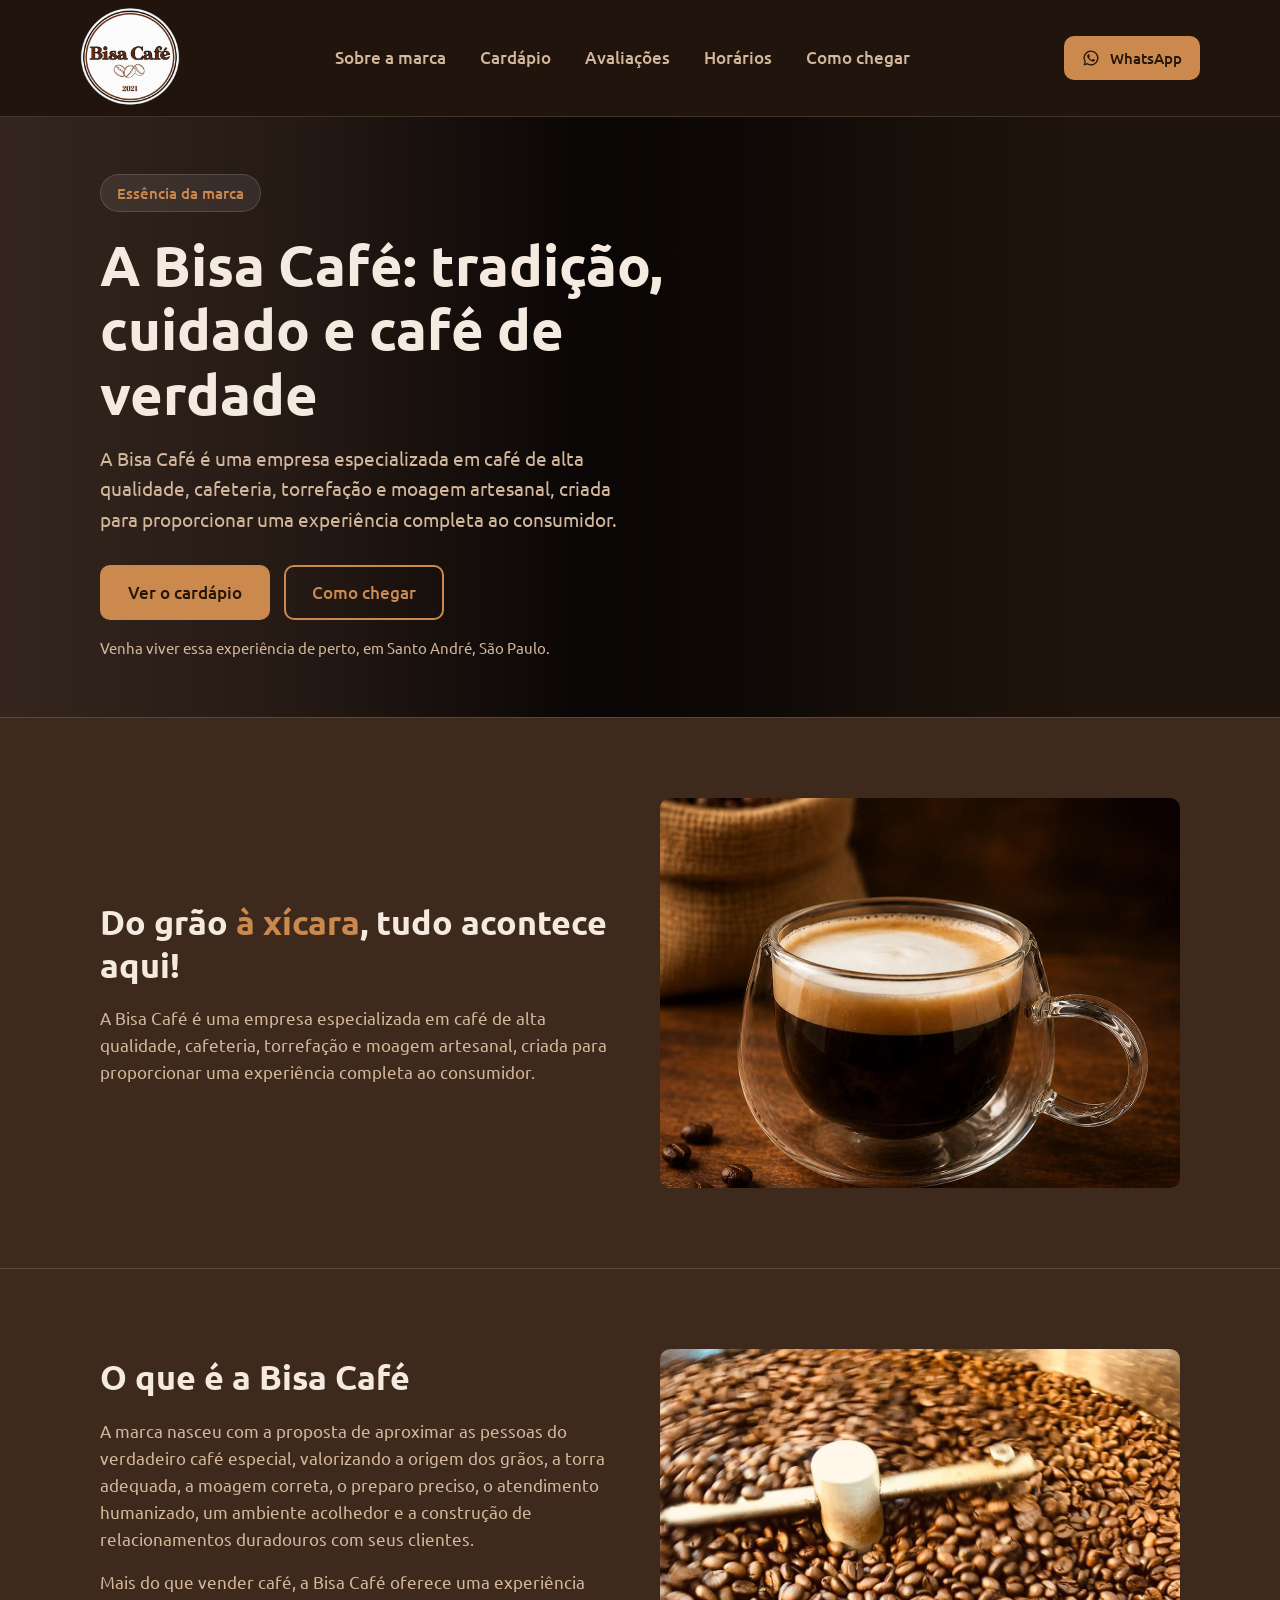
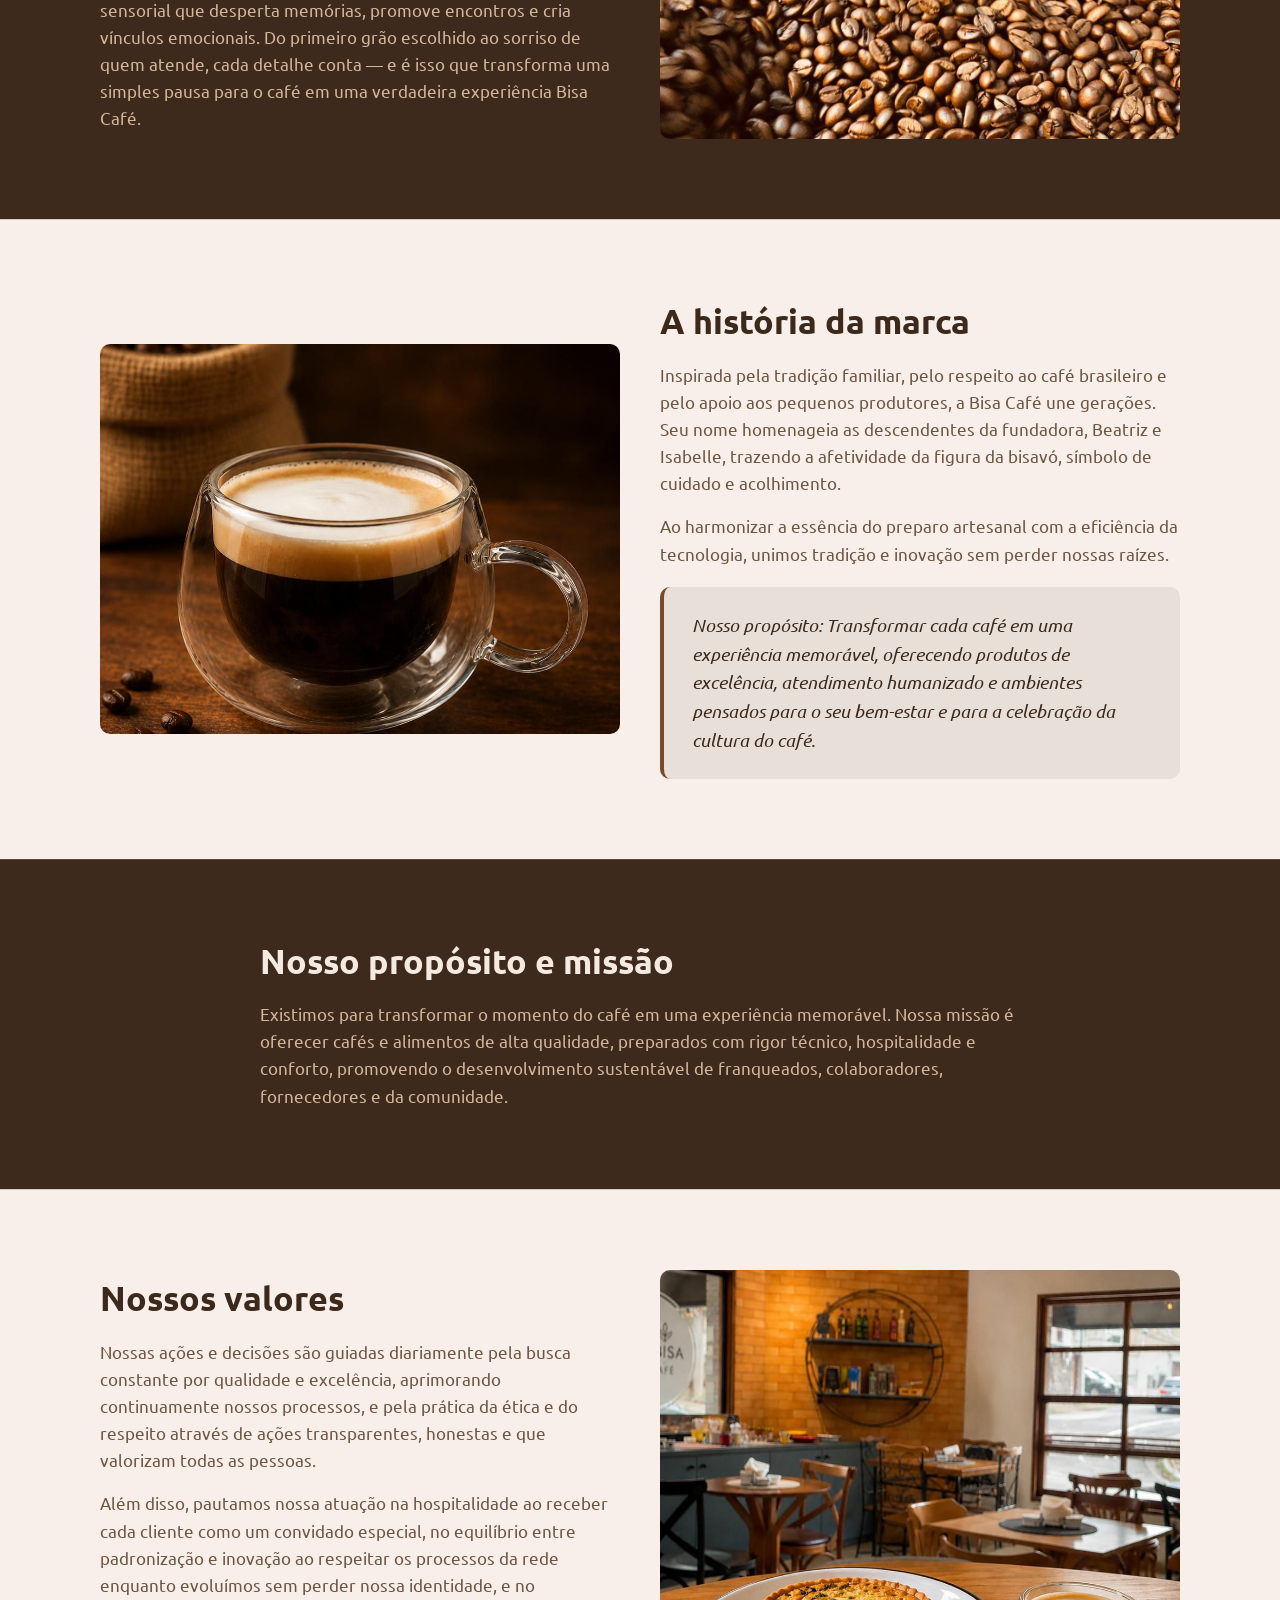
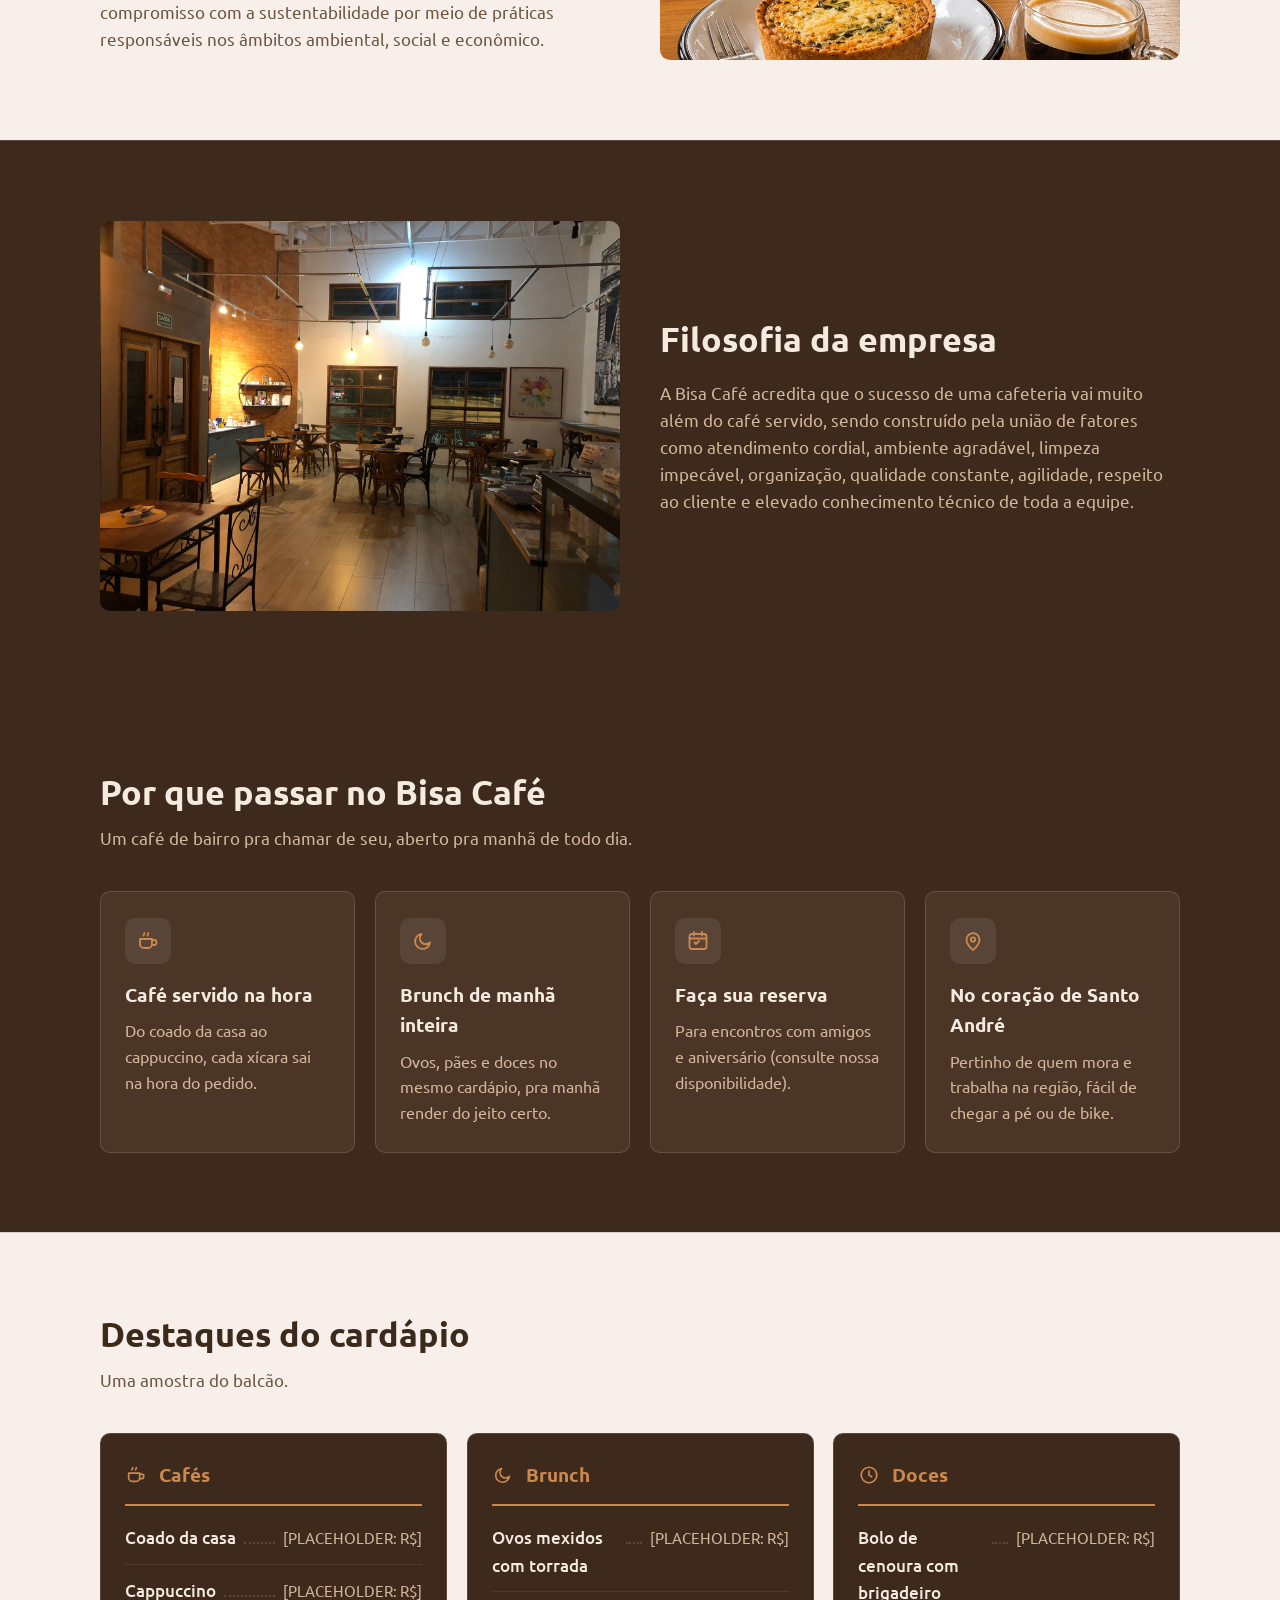
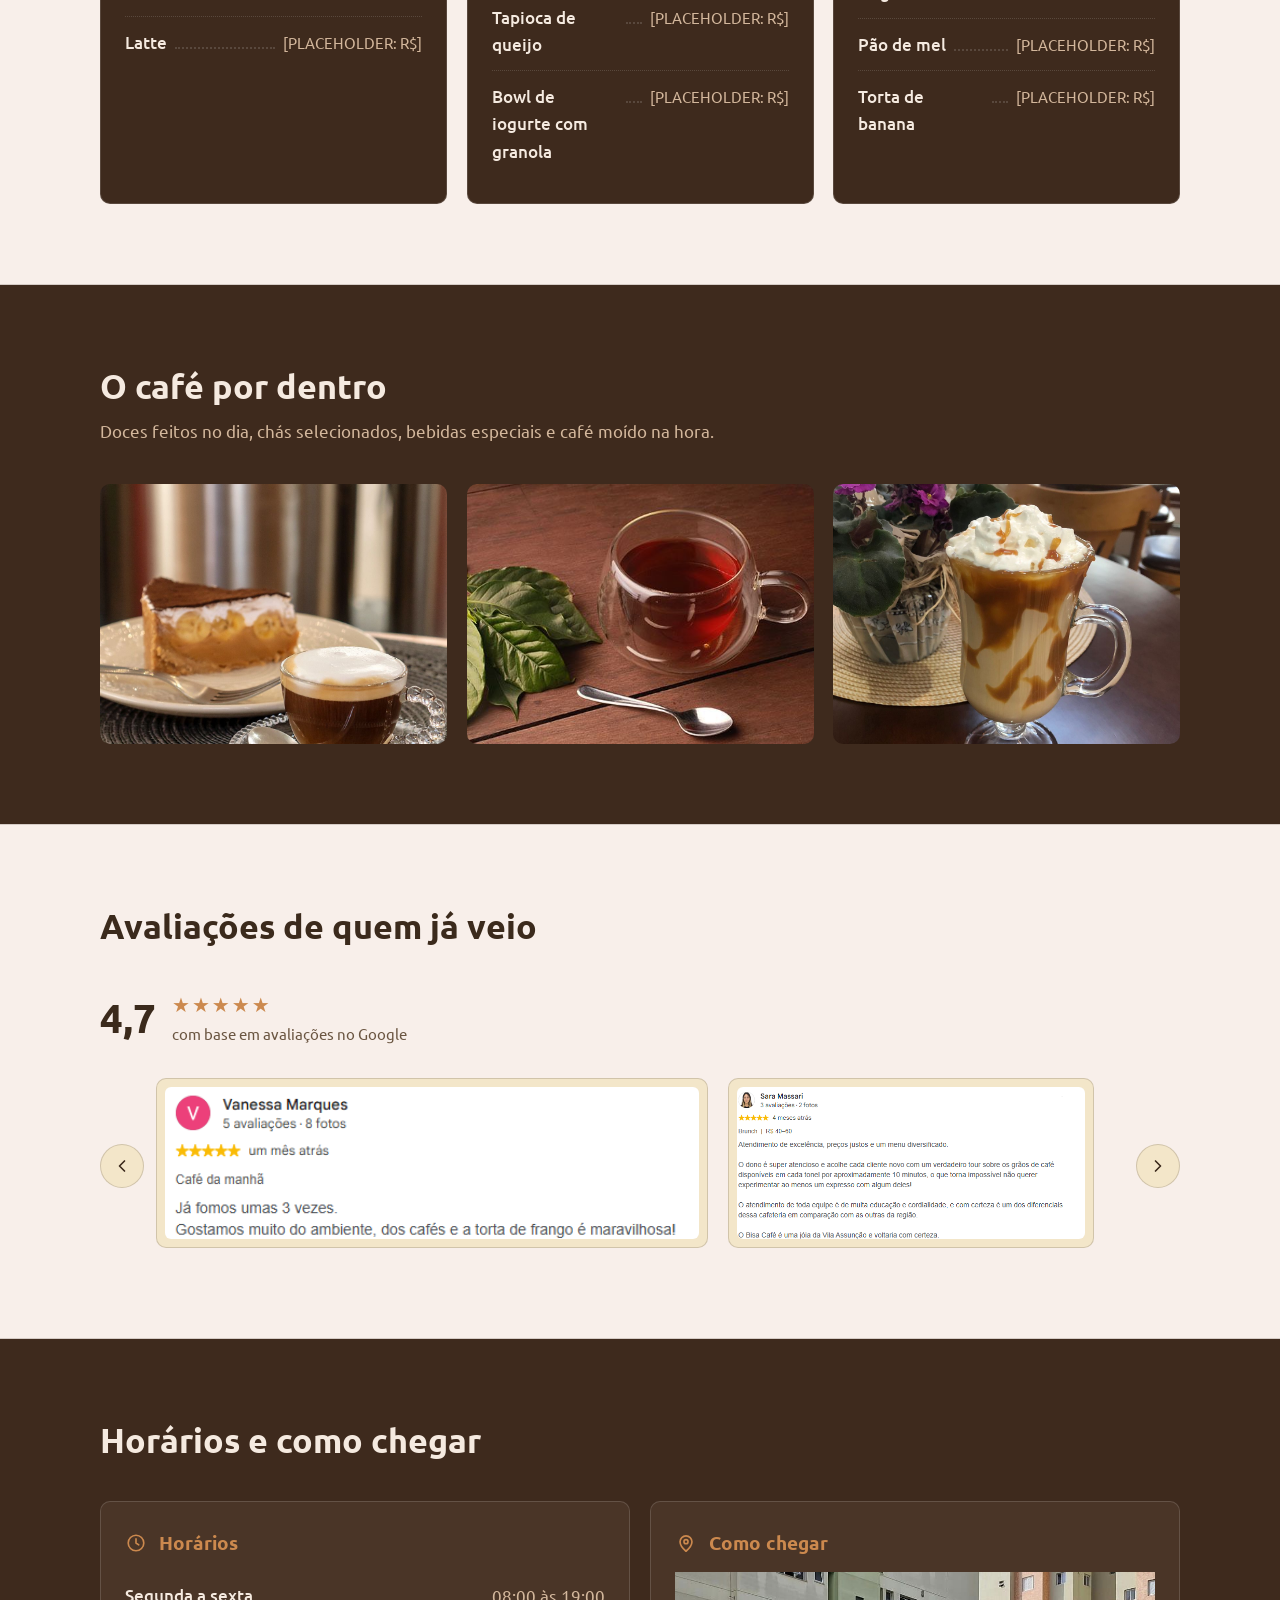
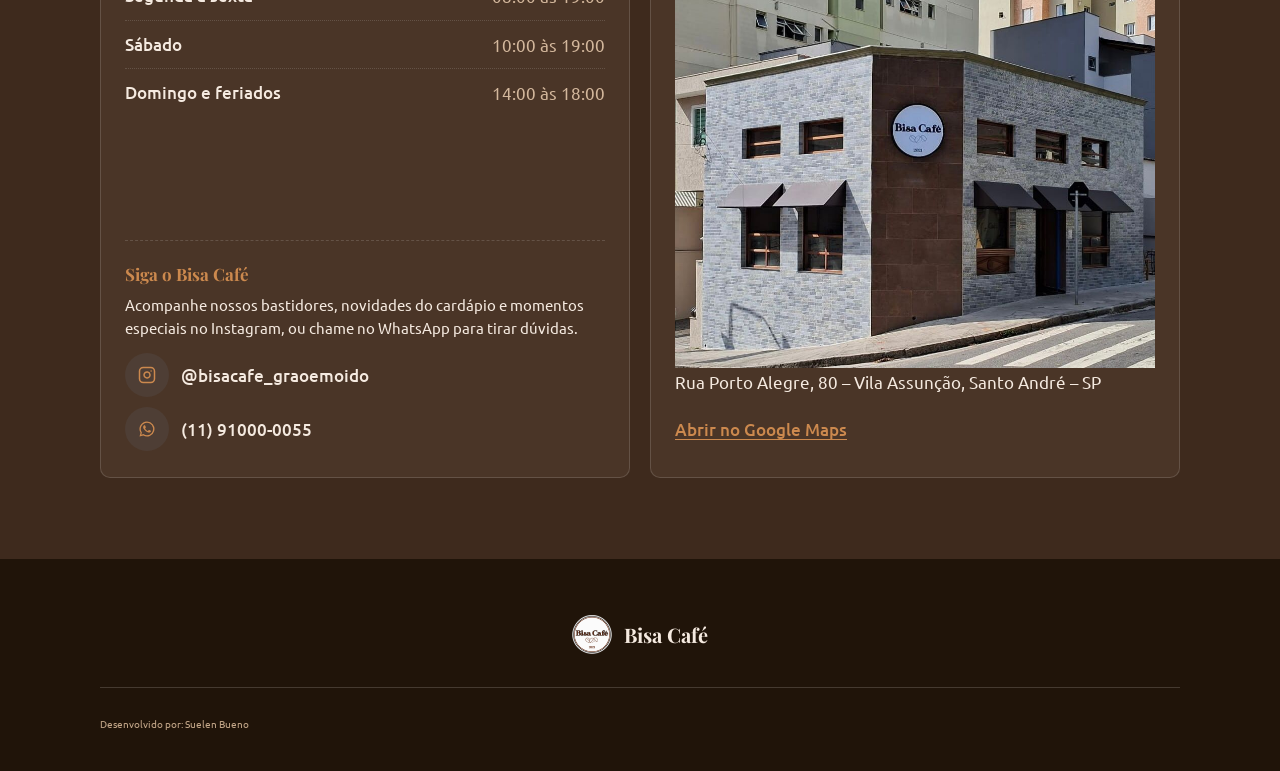
==== commit 5b84cc3d: "Fix DOCTYPE declaration in index.html" ====
--- a/index.html
+++ b/index.html
@@ -1,4 +1,4 @@
-!DOCTYPE html>
+<!DOCTYPE html>
 <html lang="pt-BR">
 <head>
 <meta charset="UTF-8">
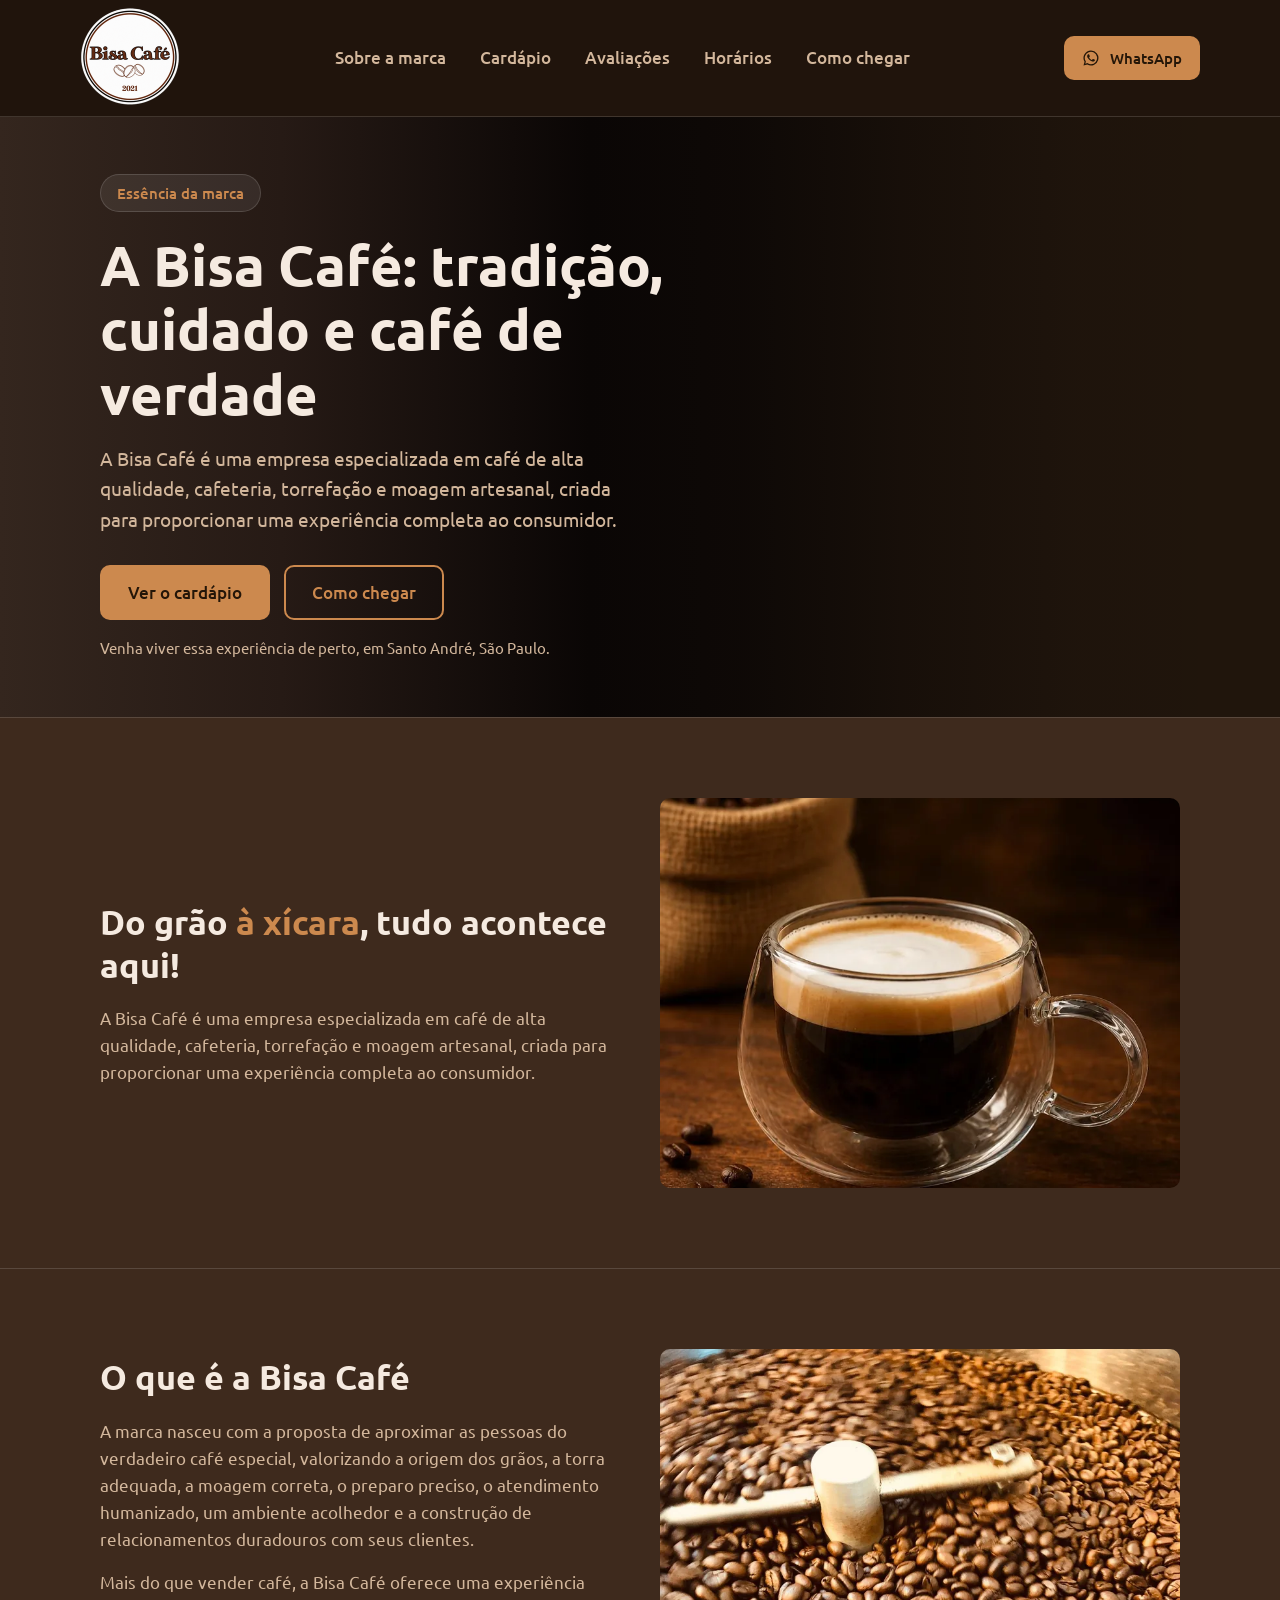
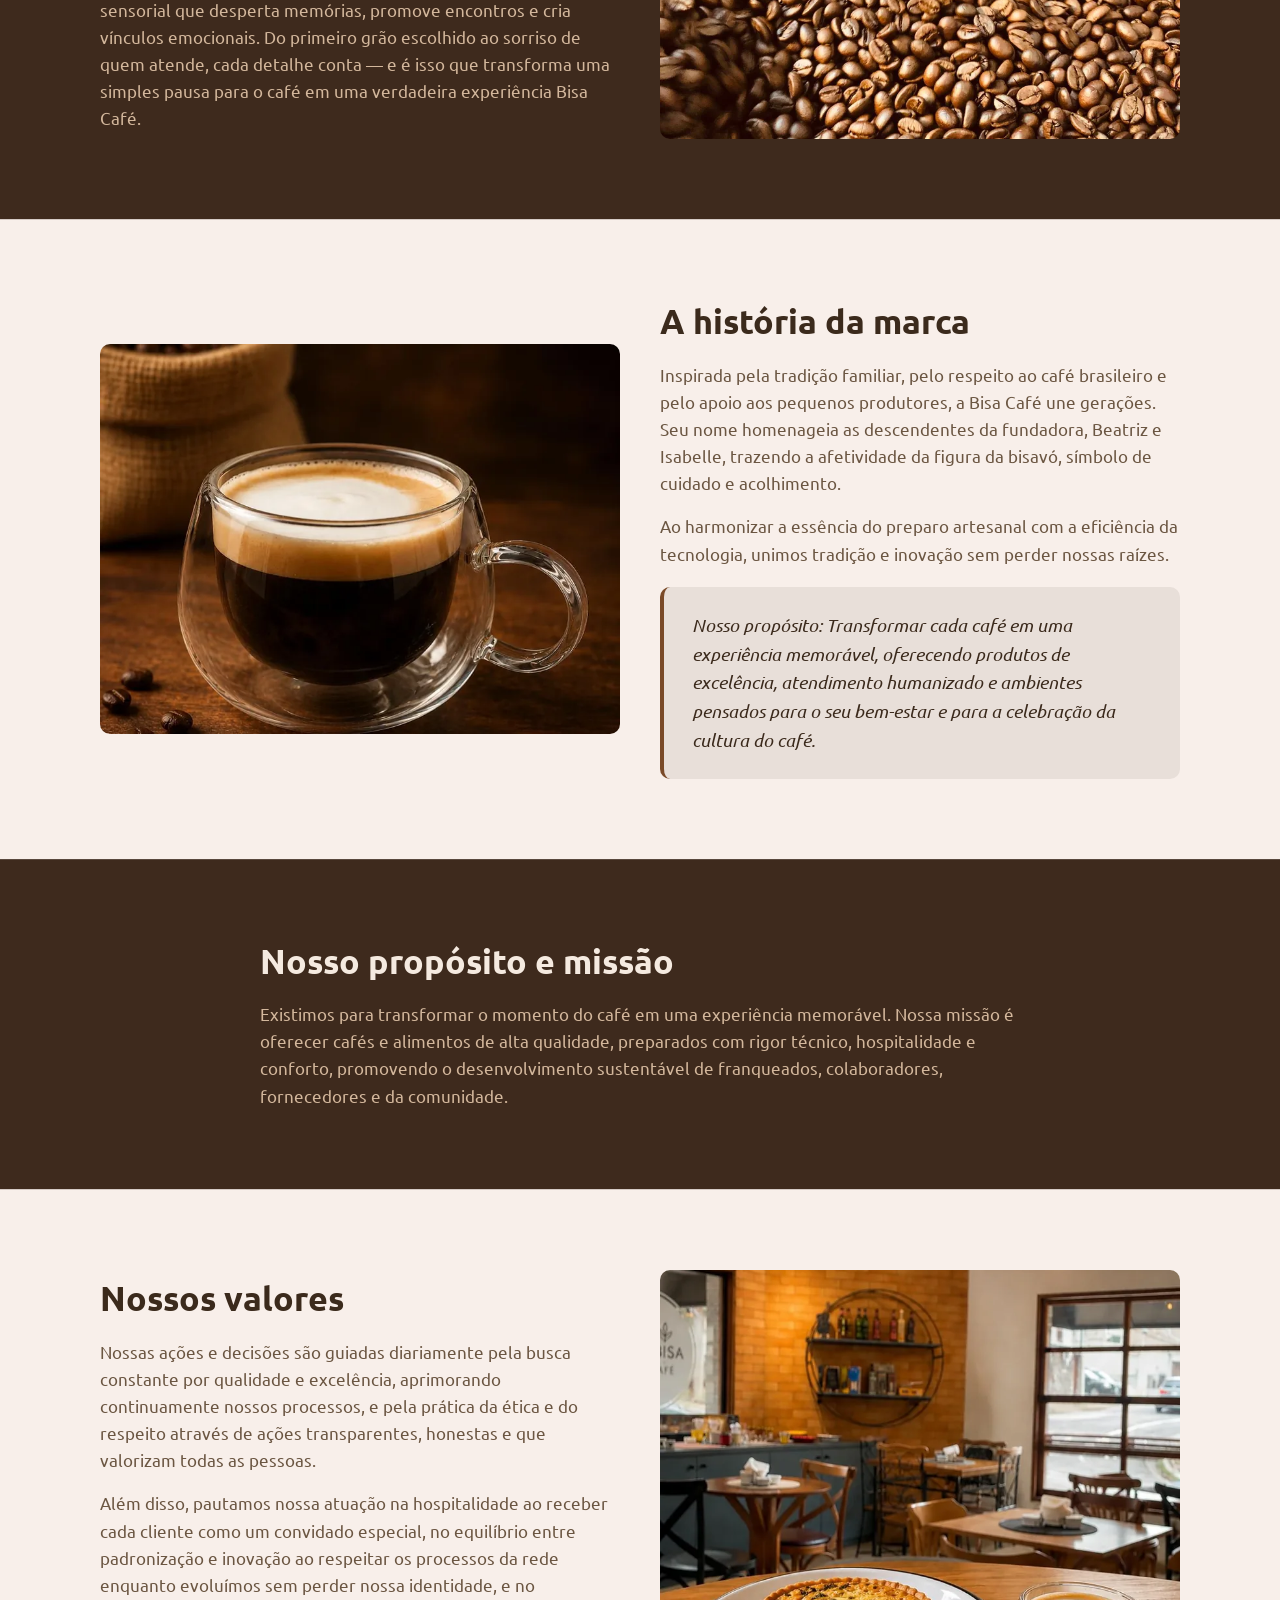
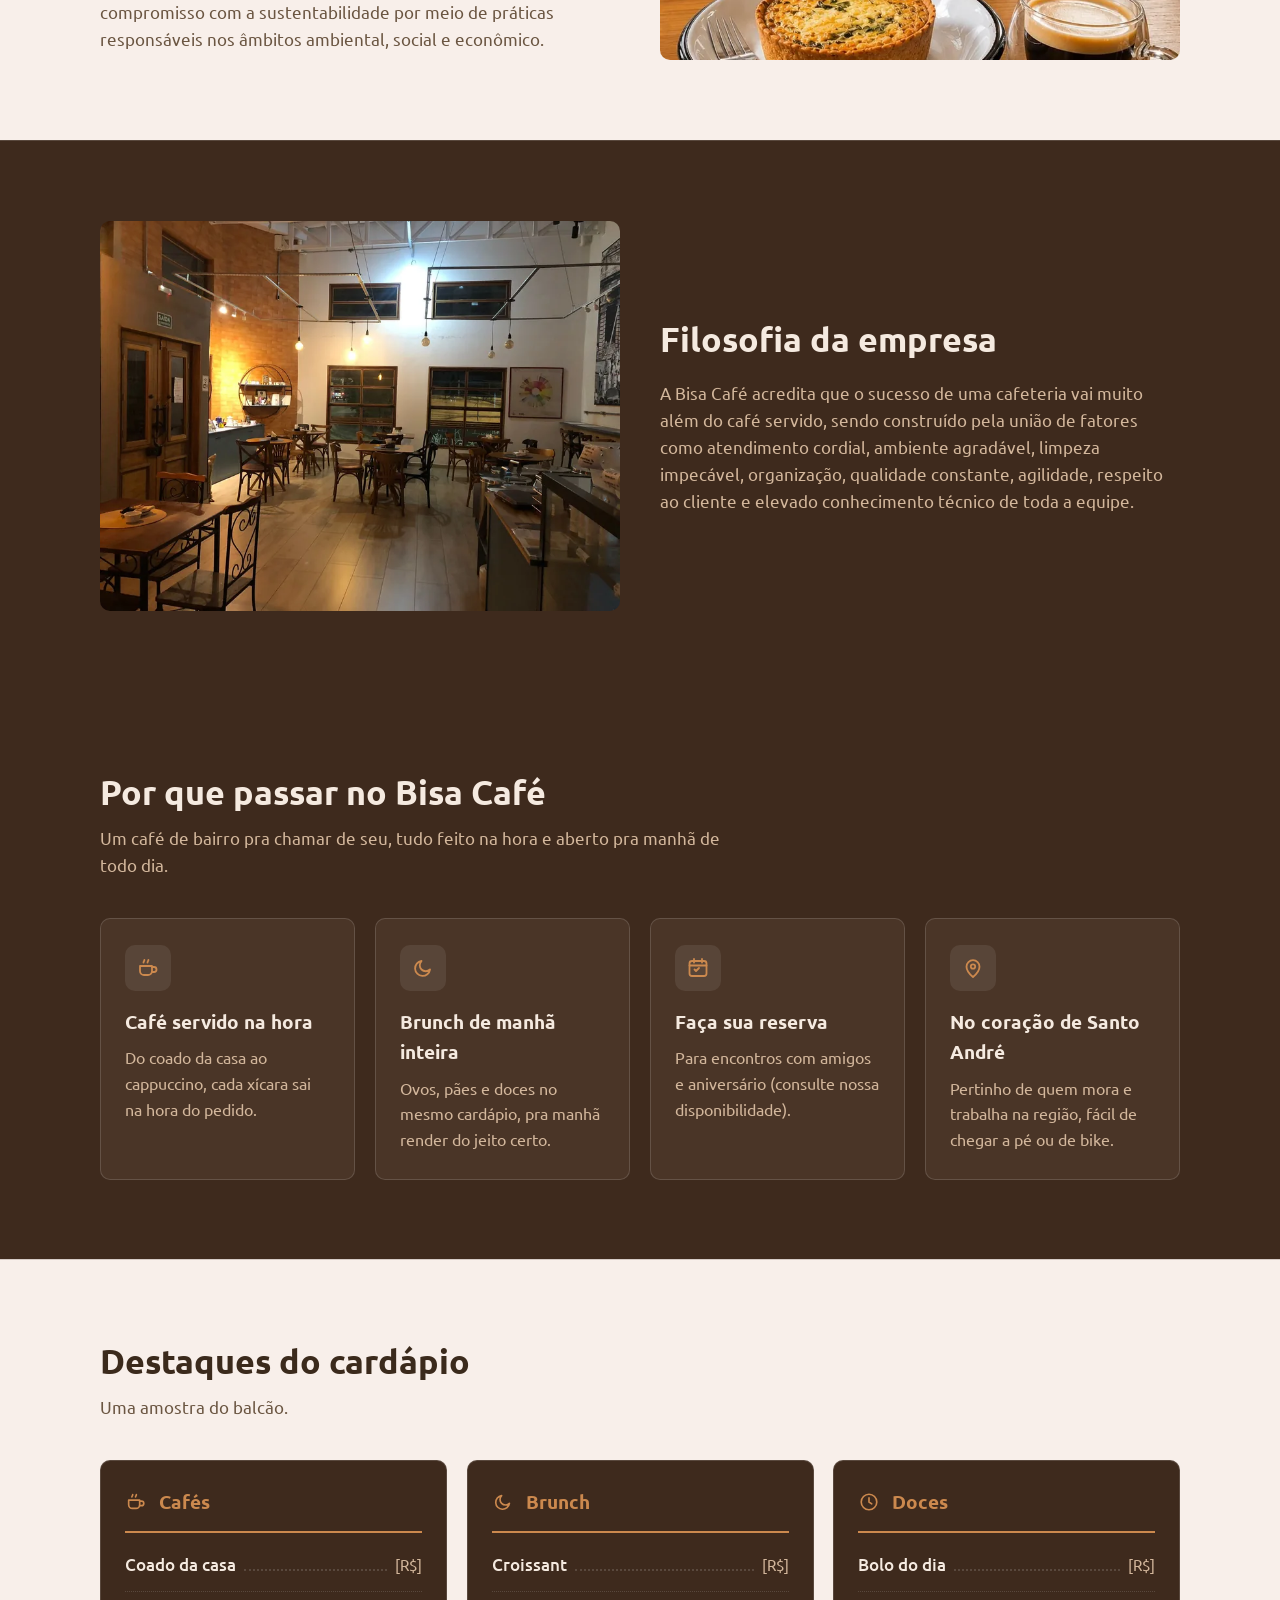
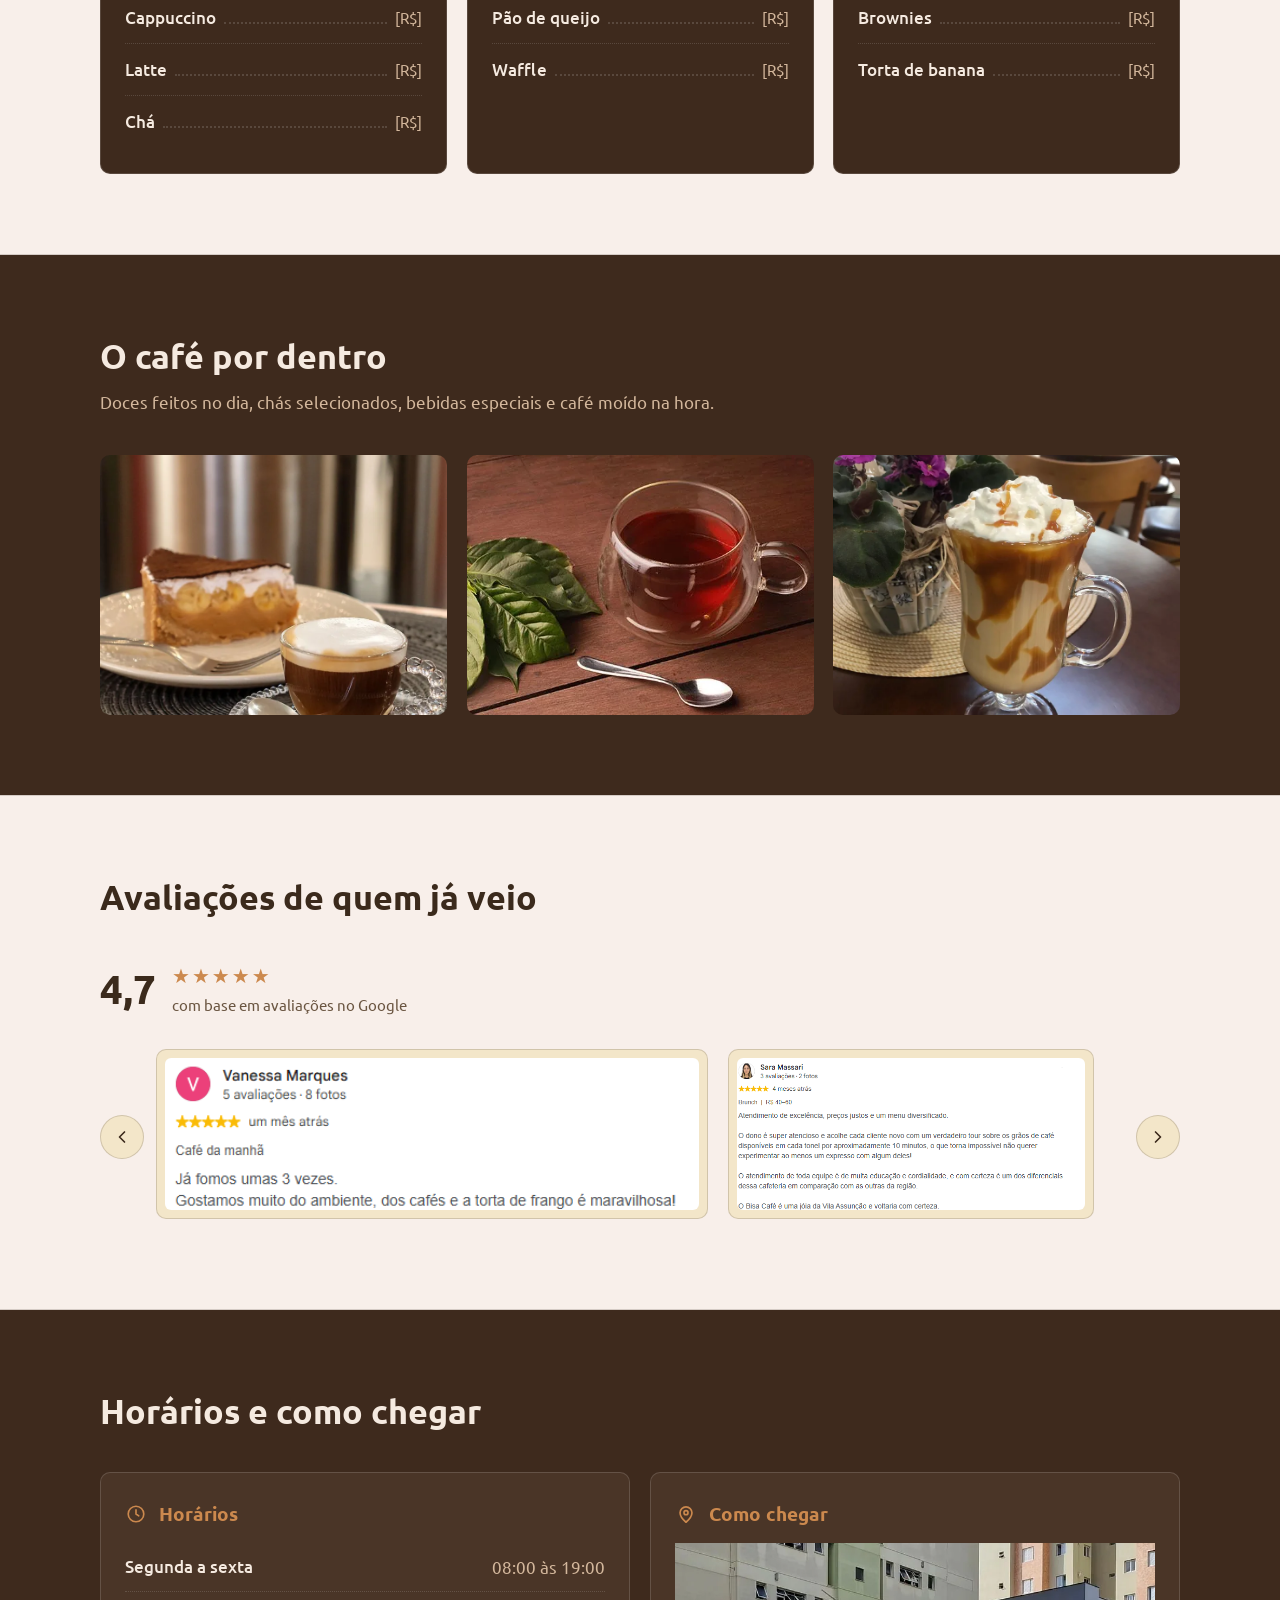
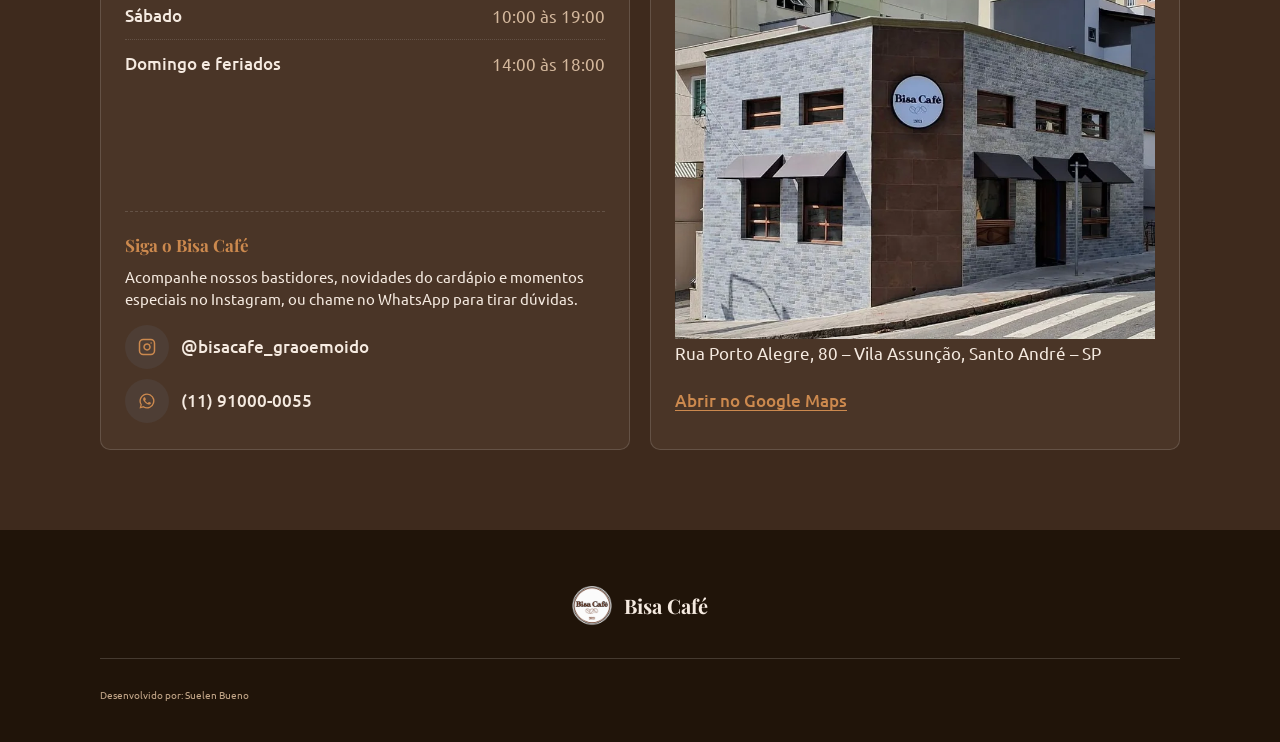
==== commit f9885c23: "Atualizacaminho das fotos e cardápio no index.html e images" ====
--- a/index.html
+++ b/index.html
@@ -6,7 +6,7 @@
 <title>Bisa Café | Café da manhã e brunch em Santo André, São Paulo</title>
 <meta name="description" content="Café da manhã e brunch feitos na hora em Santo André, São Paulo. Peça pelo WhatsApp e retire sem fila no Bisa Café.">
 <meta property="og:title" content="Bisa Café | Café da manhã e brunch em Santo André">
-<meta property="og:description" content="Café da manhã e brunch feitos na hora em Santo André, São Paulo. Peça pelo WhatsApp pra retirada.">
+<meta property="og:description" content="Café da manhã e brunch feitos na hora em Santo André, São Paulo.">
 <meta property="og:type" content="website">
 <meta property="og:locale" content="pt_BR">
 <!-- Fallback sem JS: marca o html como "js" o quanto antes; o estado escondido da animação só vale sob html.js -->
@@ -24,7 +24,7 @@
 <header class="topo">
   <div class="container topo-linha">
     <a href="#inicio" class="logo">
-      <img src="./images/logo.png" alt="Bisa Café" class="logo-icone" width="100" height="100">
+      <img src="./images/logo.png" alt="Bisa Café" class="logo-icone" width="100" height="100" fetchpriority="high">
     </a>
     <nav class="menu-topo" aria-label="Seções do site">
       <a href="#essencia-da-marca">Sobre a marca</a>
@@ -69,7 +69,7 @@
     <div class="container">
       <div class="bloco-com-imagem">
         <div class="bloco-imagem anima" style="--i:0">
-          <img src="./images/foto-espresso-graos.jpeg" alt="Xícara de café do Bisa Café com grãos ao fundo" loading="lazy">
+          <img src="./images/foto-espresso-graos.webp" alt="Xícara de café do Bisa Café com grãos ao fundo" loading="high">
         </div>
         <div class="conteudo-institucional anima" style="--i:1">
           <h2>Do grão <span class="cor-destaque">à xícara</span>, tudo acontece aqui!</h2>
@@ -84,7 +84,7 @@
     <div class="container">
       <div class="bloco-com-imagem">
         <div class="bloco-imagem anima" style="--i:0">
-          <img src="./images/foto-graos-torra.jpeg" alt="Grãos de café na torrefação artesanal do Bisa Café" loading="lazy">
+          <img src="./images/foto-graos-torra.webp" alt="Grãos de café na torrefação artesanal do Bisa Café" loading="high">
         </div>
         <div class="conteudo-institucional anima" style="--i:1">
           <h2>O que é a Bisa Café</h2>
@@ -100,7 +100,7 @@
     <div class="container">
       <div class="bloco-com-imagem bloco-com-imagem--inverso">
         <div class="bloco-imagem anima" style="--i:0">
-          <img src="./images/foto-espresso-graos.jpeg" alt="Espresso do Bisa Café com saco de grãos ao fundo, remetendo à origem artesanal" loading="lazy">
+          <img src="./images/foto-espresso-graos.webp" alt="Espresso do Bisa Café com saco de grãos ao fundo, remetendo à origem artesanal" loading="high">
         </div>
         <div class="conteudo-institucional anima" style="--i:1">
           <h2>A história da marca</h2>
@@ -129,7 +129,7 @@
     <div class="container">
       <div class="bloco-com-imagem">
         <div class="bloco-imagem anima" style="--i:0">
-          <img src="./images/foto-interior-mesa.jpeg" alt="Mesa posta no Bisa Café com quiche e café, clima acolhedor" loading="lazy">
+          <img src="./images/foto-interior-mesa.webp" alt="Mesa posta no Bisa Café com quiche e café, clima acolhedor" loading="high">
         </div>
         <div class="conteudo-institucional anima" style="--i:1">
           <h2>Nossos valores</h2>
@@ -145,7 +145,7 @@
     <div class="container">
       <div class="bloco-com-imagem bloco-com-imagem--inverso">
         <div class="bloco-imagem anima" style="--i:0">
-          <img src="./images/foto-ambiente-salao.jpeg" alt="Salão do Bisa Café com mesas e cadeiras, ambiente acolhedor" loading="lazy">
+          <img src="./images/foto-ambiente-salao.webp" alt="Salão do Bisa Café com mesas e cadeiras, ambiente acolhedor" loading="high">
         </div>
         <div class="conteudo-institucional anima" style="--i:1">
           <h2>Filosofia da empresa</h2>
@@ -160,7 +160,7 @@
     <div class="container">
       <div class="secao-cabecalho">
         <h2 class="anima" style="--i:0">Por que passar no Bisa Café</h2>
-        <p class="anima" style="--i:1">Um café de bairro pra chamar de seu, aberto pra manhã de todo dia.</p>
+        <p class="anima" style="--i:1">Um café de bairro pra chamar de seu, tudo feito na hora e aberto pra manhã de todo dia.</p>
       </div>
       <div class="cards">
         <article class="card anima" style="--i:0">
@@ -227,9 +227,10 @@
             Cafés
           </h3>
           <ul>
-            <li><span class="item-nome">Coado da casa</span><span class="item-pontos" aria-hidden="true"></span><span class="item-preco">[PLACEHOLDER: R$]</span></li>
-            <li><span class="item-nome">Cappuccino</span><span class="item-pontos" aria-hidden="true"></span><span class="item-preco">[PLACEHOLDER: R$]</span></li>
-            <li><span class="item-nome">Latte</span><span class="item-pontos" aria-hidden="true"></span><span class="item-preco">[PLACEHOLDER: R$]</span></li>
+            <li><span class="item-nome">Coado da casa</span><span class="item-pontos" aria-hidden="true"></span><span class="item-preco">[R$]</span></li>
+            <li><span class="item-nome">Cappuccino</span><span class="item-pontos" aria-hidden="true"></span><span class="item-preco">[R$]</span></li>
+            <li><span class="item-nome">Latte</span><span class="item-pontos" aria-hidden="true"></span><span class="item-preco">[R$]</span></li>
+            <li><span class="item-nome">Chá</span><span class="item-pontos" aria-hidden="true"></span><span class="item-preco">[R$]</span></li>
           </ul>
         </div>
         <div class="categoria anima" style="--i:1">
@@ -240,9 +241,9 @@
             Brunch
           </h3>
           <ul>
-            <li><span class="item-nome">Ovos mexidos com torrada</span><span class="item-pontos" aria-hidden="true"></span><span class="item-preco">[PLACEHOLDER: R$]</span></li>
-            <li><span class="item-nome">Tapioca de queijo</span><span class="item-pontos" aria-hidden="true"></span><span class="item-preco">[PLACEHOLDER: R$]</span></li>
-            <li><span class="item-nome">Bowl de iogurte com granola</span><span class="item-pontos" aria-hidden="true"></span><span class="item-preco">[PLACEHOLDER: R$]</span></li>
+            <li><span class="item-nome">Croissant</span><span class="item-pontos" aria-hidden="true"></span><span class="item-preco">[R$]</span></li>
+            <li><span class="item-nome">Pão de queijo</span><span class="item-pontos" aria-hidden="true"></span><span class="item-preco">[R$]</span></li>
+            <li><span class="item-nome">Waffle</span><span class="item-pontos" aria-hidden="true"></span><span class="item-preco">[R$]</span></li>
           </ul>
         </div>
         <div class="categoria anima" style="--i:2">
@@ -254,9 +255,9 @@
             Doces
           </h3>
           <ul>
-            <li><span class="item-nome">Bolo de cenoura com brigadeiro</span><span class="item-pontos" aria-hidden="true"></span><span class="item-preco">[PLACEHOLDER: R$]</span></li>
-            <li><span class="item-nome">Pão de mel</span><span class="item-pontos" aria-hidden="true"></span><span class="item-preco">[PLACEHOLDER: R$]</span></li>
-            <li><span class="item-nome">Torta de banana</span><span class="item-pontos" aria-hidden="true"></span><span class="item-preco">[PLACEHOLDER: R$]</span></li>
+            <li><span class="item-nome">Bolo do dia</span><span class="item-pontos" aria-hidden="true"></span><span class="item-preco">[R$]</span></li>
+            <li><span class="item-nome">Brownies</span><span class="item-pontos" aria-hidden="true"></span><span class="item-preco">[R$]</span></li>
+            <li><span class="item-nome">Torta de banana</span><span class="item-pontos" aria-hidden="true"></span><span class="item-preco">[R$]</span></li>
           </ul>
         </div>
       </div>
@@ -272,13 +273,13 @@
       </div>
       <div class="galeria-grade">
         <div class="galeria-bloco anima" style="--i:0">
-          <img src="./images/foto-torta-banana.jpeg" alt="Fatia de torta de banana com café servida no Bisa Café" loading="lazy">
+          <img src="./images/foto-torta-banana.webp" alt="Fatia de torta de banana com café servida no Bisa Café" loading="high">
         </div>
         <div class="galeria-bloco anima" style="--i:1">
-          <img src="./images/foto-cha-folhas.jpeg" alt="Chá servido no Bisa Café ao lado de folhas de café" loading="lazy">
+          <img src="./images/foto-cha-folhas.webp" alt="Chá servido no Bisa Café ao lado de folhas de café" loading="high">
         </div>
         <div class="galeria-bloco anima" style="--i:2">
-          <img src="./images/foto-latte-caramelo.jpeg" alt="Bebida especial com calda de caramelo e chantili do Bisa Café" loading="lazy">
+          <img src="./images/foto-latte-caramelo.webp" alt="Bebida especial com calda de caramelo e chantili do Bisa Café" loading="high">
         </div>
       </div>
     </div>
@@ -303,28 +304,28 @@
         </button>
         <div class="avaliacao-trilho" id="avaliacaoTrilho" tabindex="0" aria-label="Avaliações de clientes no Google, arraste para o lado para ver mais">
           <figure class="avaliacao-card avaliacao-print anima" style="--i:0">
-            <img src="./images/avaliação1.png" alt="Avaliação de 5 estrelas de Vanessa Marques no Google, contando que já foi umas 3 vezes e elogiando o ambiente, os cafés e a torta de frango" loading="lazy">
+            <img src="./images/avaliação1.png" alt="Avaliação de 5 estrelas de Vanessa Marques no Google, contando que já foi umas 3 vezes e elogiando o ambiente, os cafés e a torta de frango" loading="high">
           </figure>
           <figure class="avaliacao-card avaliacao-print anima" style="--i:1">
-            <img src="./images/avaliação2.png" alt="Avaliação de 5 estrelas de Sara Massari no Google, elogiando o atendimento, os preços justos e o menu diversificado do Bisa Café" loading="lazy">
+            <img src="./images/avaliação2.png" alt="Avaliação de 5 estrelas de Sara Massari no Google, elogiando o atendimento, os preços justos e o menu diversificado do Bisa Café" loading="high">
           </figure>
          <figure class="avaliacao-card avaliacao-print anima" style="--i:2">
-            <img src="./images/avaliação3.png" alt="Avaliação de 5 estrelas de Celi Gonçalo no Google, elogiando o café, o waffle de pão de queijo, o pain au chocolat e o frapê de pistache" loading="lazy">
+            <img src="./images/avaliação3.png" alt="Avaliação de 5 estrelas de Celi Gonçalo no Google, elogiando o café, o waffle de pão de queijo, o pain au chocolat e o frapê de pistache" loading="high">
           </figure>
           <figure class="avaliacao-card avaliacao-print anima" style="--i:3">
-            <img src="./images/avaliação4.png" alt="Avaliação de 5 estrelas de Ednei no Google, elogiando a aula sobre cafés, a torra própria da casa e a opção de comprar café moído ou em grãos" loading="lazy">
+            <img src="./images/avaliação4.png" alt="Avaliação de 5 estrelas de Ednei no Google, elogiando a aula sobre cafés, a torra própria da casa e a opção de comprar café moído ou em grãos" loading="high">
           </figure>
           <figure class="avaliacao-card avaliacao-print anima" style="--i:4">
-            <img src="./images/avaliação5.png" alt="Avaliação de 5 estrelas de Jussara Uehara no Google, destacando os cafés moídos na hora e as opções de bolos, tortas e salgados" loading="lazy">
+            <img src="./images/avaliação5.png" alt="Avaliação de 5 estrelas de Jussara Uehara no Google, destacando os cafés moídos na hora e as opções de bolos, tortas e salgados" loading="high">
           </figure>
           <figure class="avaliacao-card avaliacao-print anima" style="--i:5">
-            <img src="./images/avaliação6.png" alt="Avaliação de 5 estrelas de Adriana Lombardo Meniz no Google, elogiando a apresentação dos grãos em latões, o aroma do café e o ambiente acolhedor" loading="lazy">
+            <img src="./images/avaliação6.png" alt="Avaliação de 5 estrelas de Adriana Lombardo Meniz no Google, elogiando a apresentação dos grãos em latões, o aroma do café e o ambiente acolhedor" loading="high">
           </figure>
           <figure class="avaliacao-card avaliacao-print anima" style="--i:6">
-            <img src="./images/avaliação7.png" alt="Avaliação de 5 estrelas de Cristiane Duarte no Google, elogiando o bolo de maçã com castanhas, o expresso tônica e o atendimento" loading="lazy">
+            <img src="./images/avaliação7.png" alt="Avaliação de 5 estrelas de Cristiane Duarte no Google, elogiando o bolo de maçã com castanhas, o expresso tônica e o atendimento" loading="high">
           </figure>
           <figure class="avaliacao-card avaliacao-print anima" style="--i:7">
-            <img src="./images/avaliação8.png" alt="Avaliação de 5 estrelas de Monique Moraes no Google, recomendando o frapê de pistache e o ambiente aconchegante e familiar da cafeteria" loading="lazy">
+            <img src="./images/avaliação8.png" alt="Avaliação de 5 estrelas de Monique Moraes no Google, recomendando o frapê de pistache e o ambiente aconchegante e familiar da cafeteria" loading="high">
           </figure>
         </div>
         <button type="button" class="carrossel-seta carrossel-seta--proxima" data-carrossel-proxima aria-label="Ver próxima avaliação">
@@ -392,7 +393,7 @@
             Como chegar
           </h3>
           <div class="local-foto">
-            <img src="./images/fachada-bisa-cafe.jpeg" alt="Fachada do Bisa Café, na esquina, com a placa redonda da marca" loading="lazy">
+            <img src="./images/fachada-bisa-cafe.webp" alt="Fachada do Bisa Café, na esquina, com a placa redonda da marca" loading="high">
           </div>
           <p>Rua Porto Alegre, 80 – Vila Assunção, Santo André – SP</p>
           <a class="link-maps" href="https://www.google.com/maps/search/?api=1&amp;query=Rua%20Porto%20Alegre%2C%2080%2C%20Vila%20Assun%C3%A7%C3%A3o%2C%20Santo%20Andr%C3%A9%20-%20SP">Abrir no Google Maps</a>
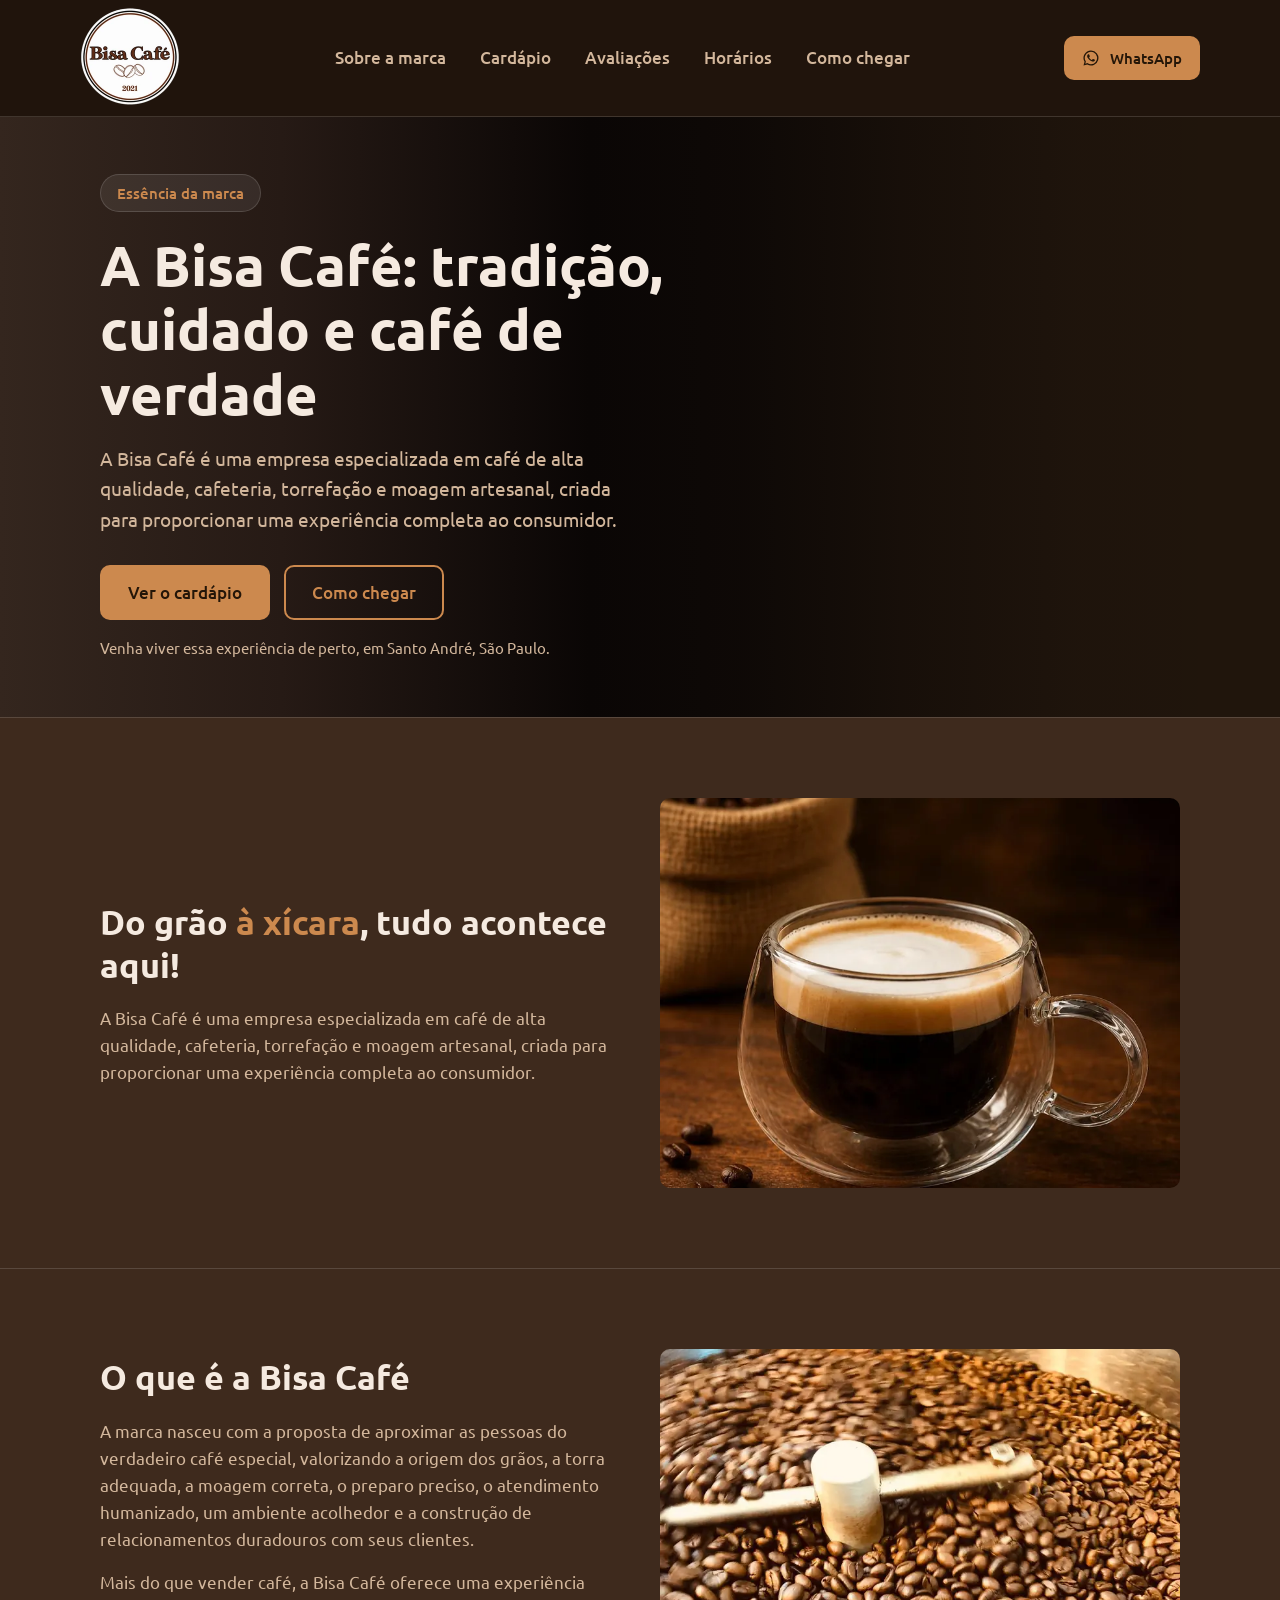
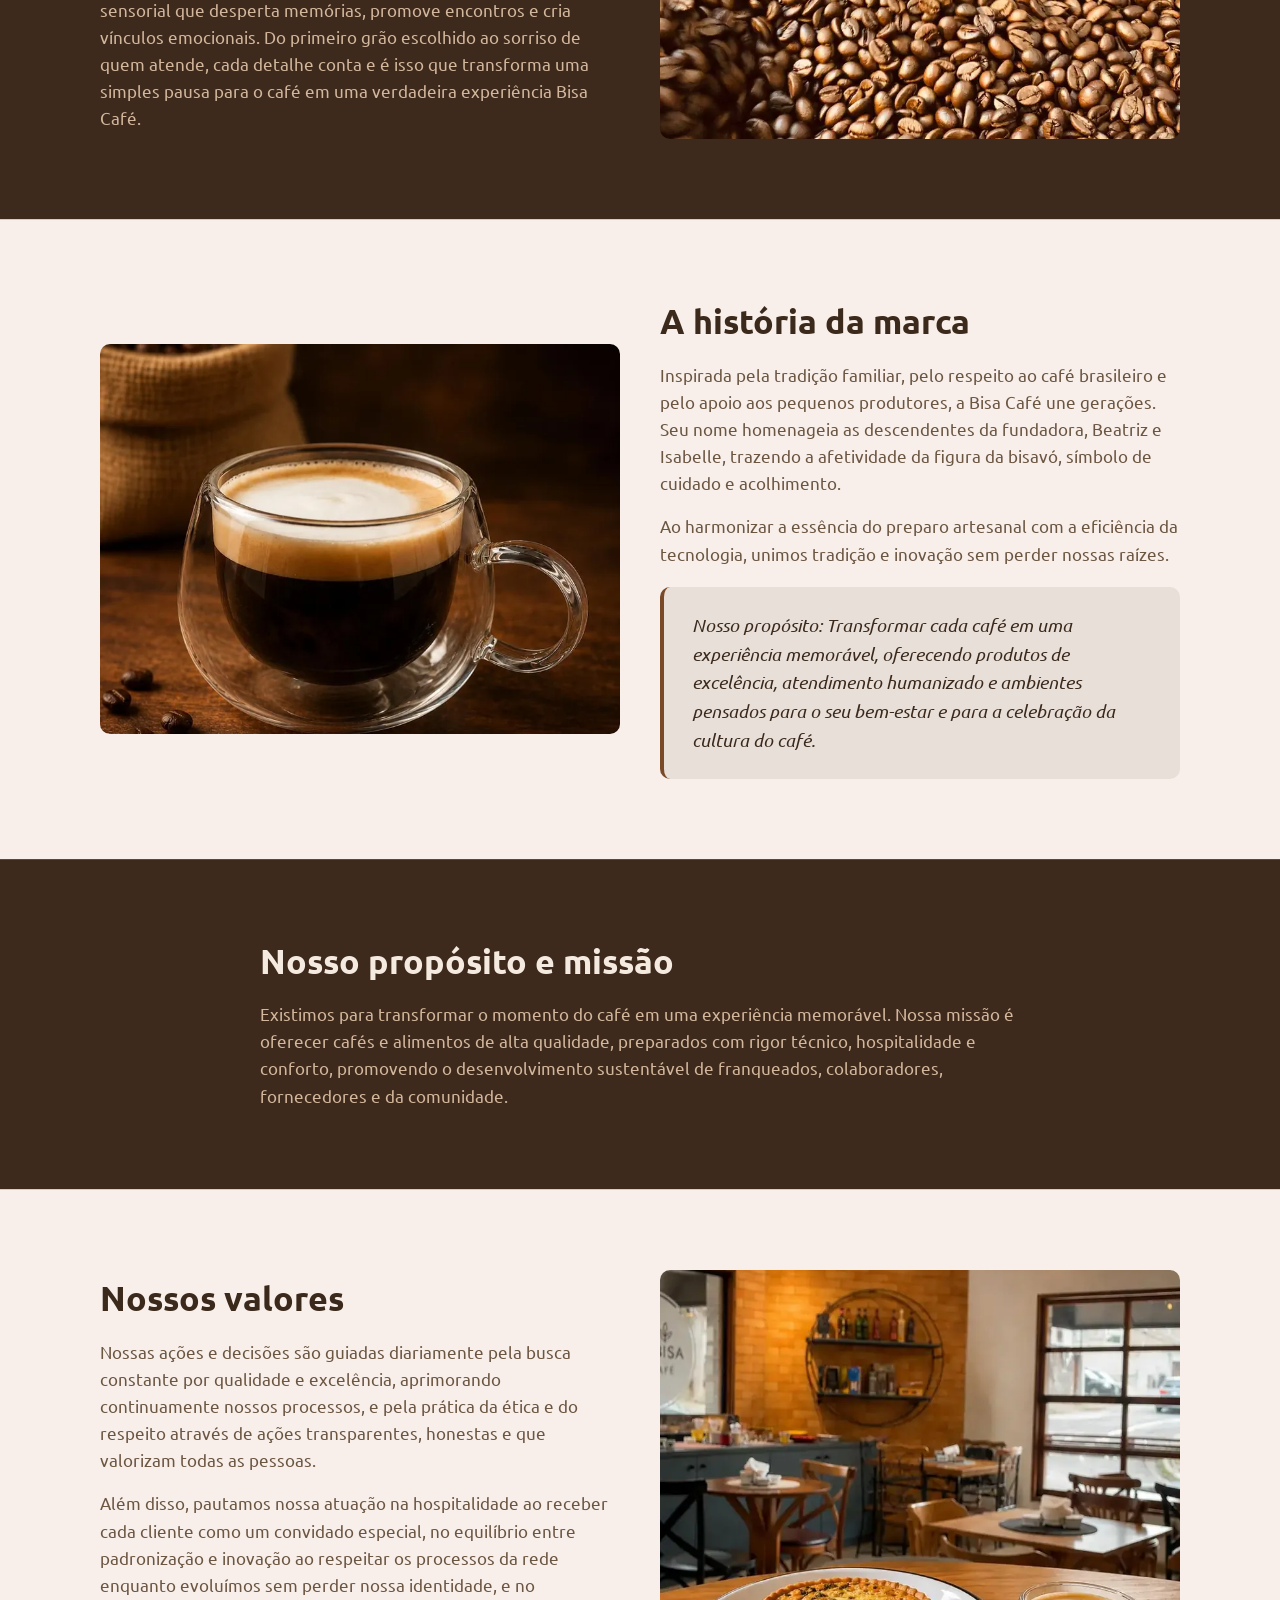
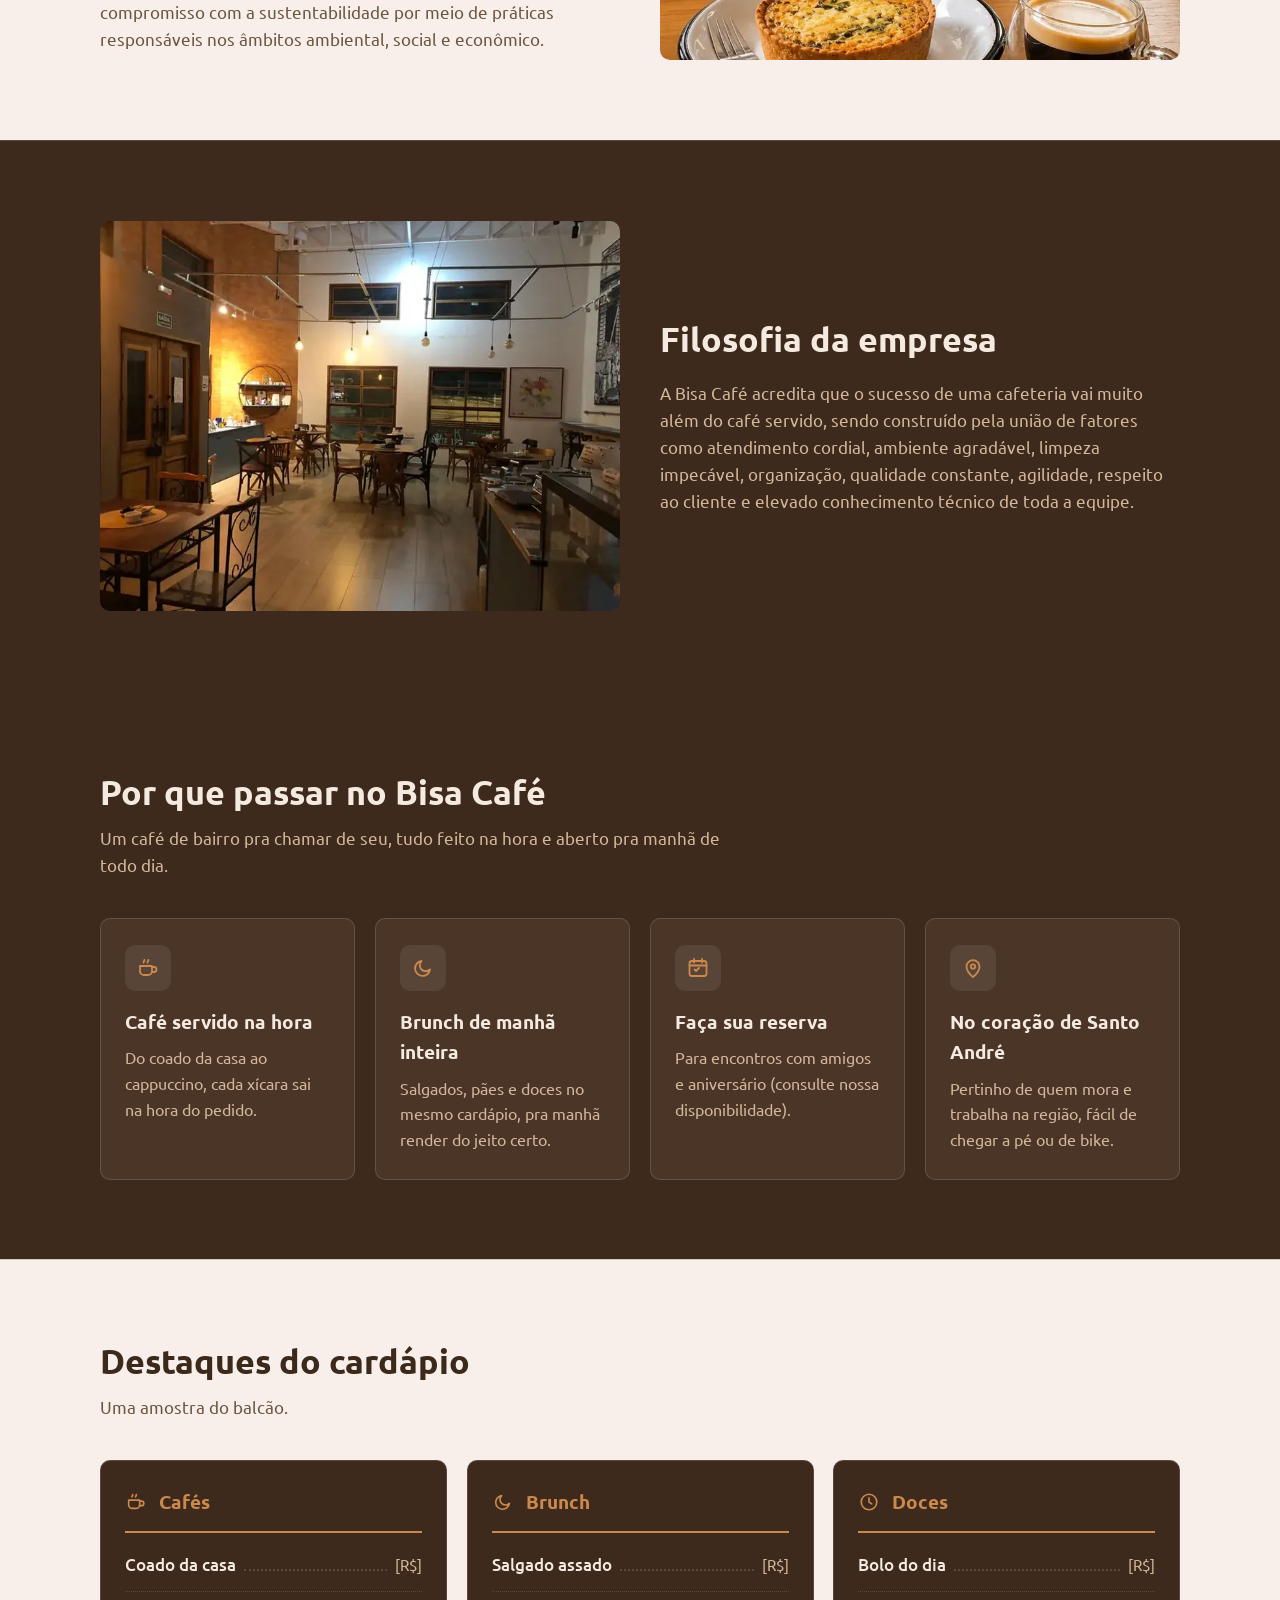
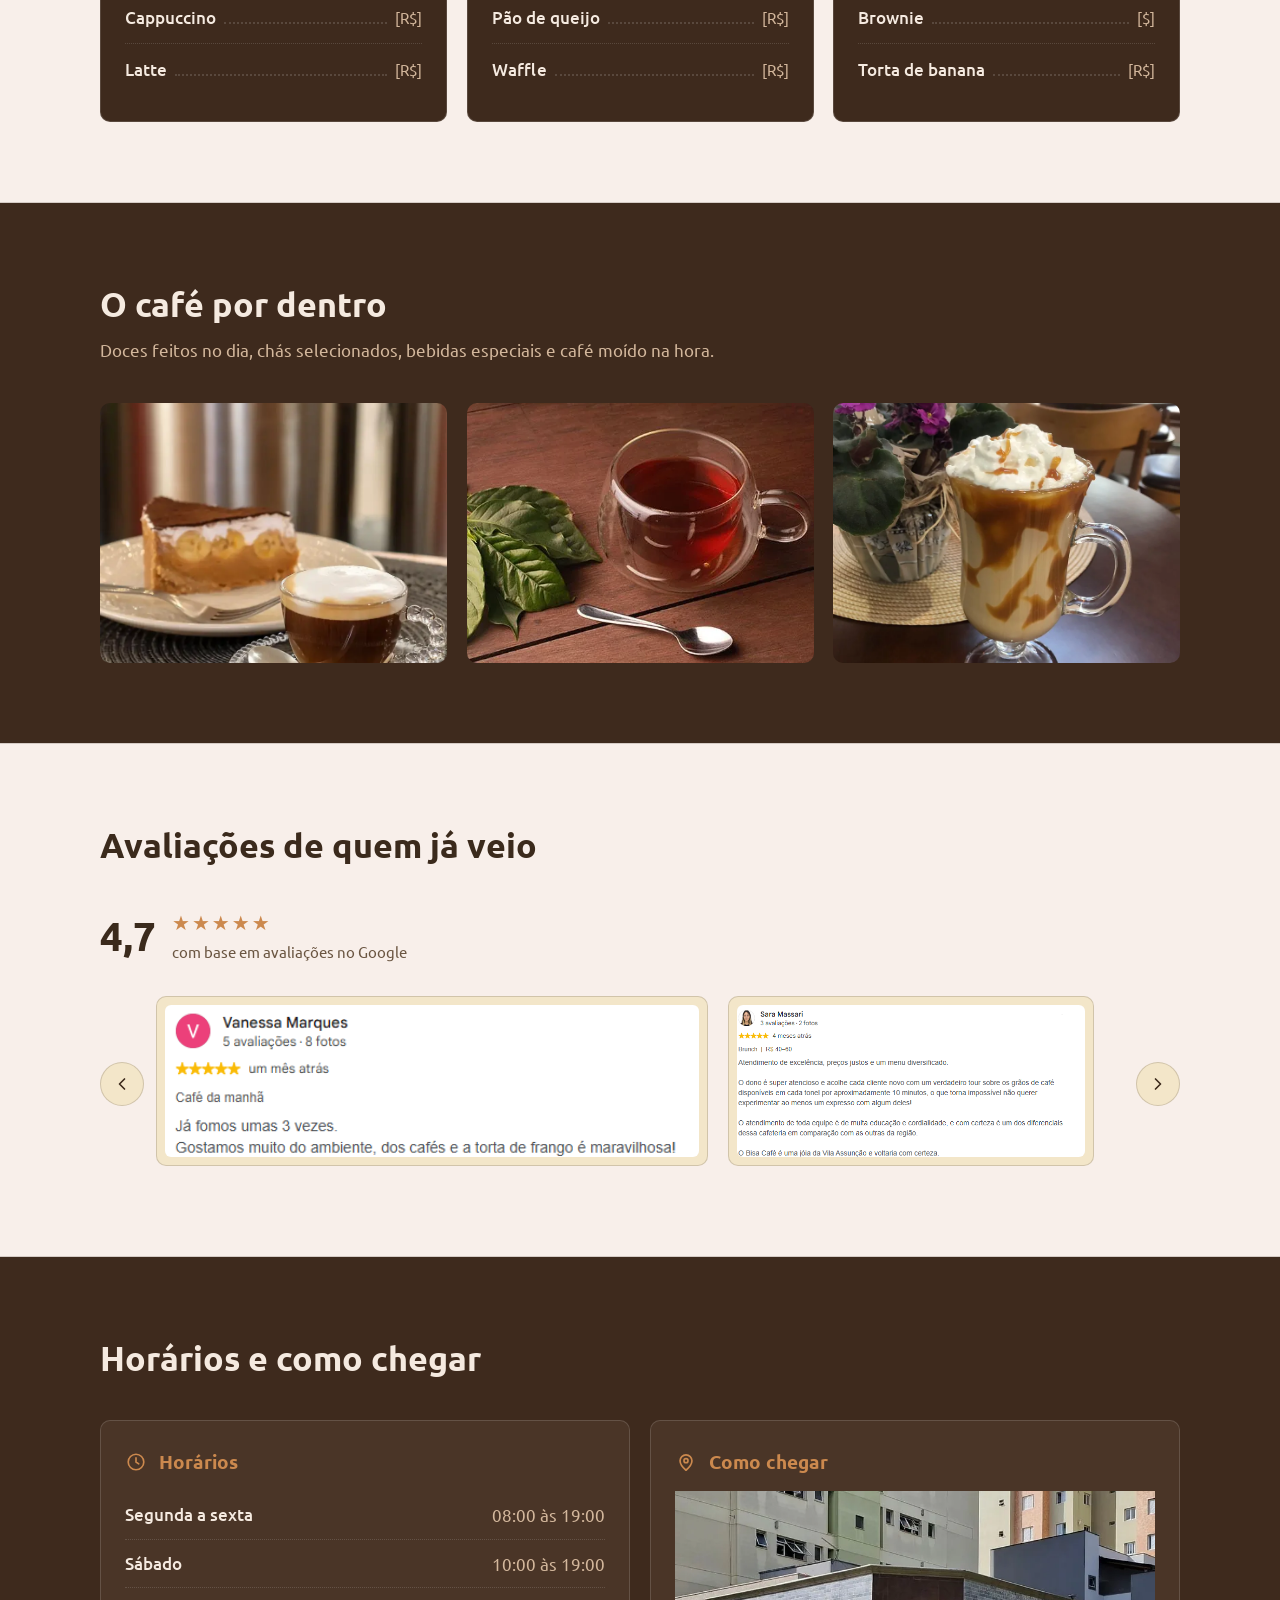
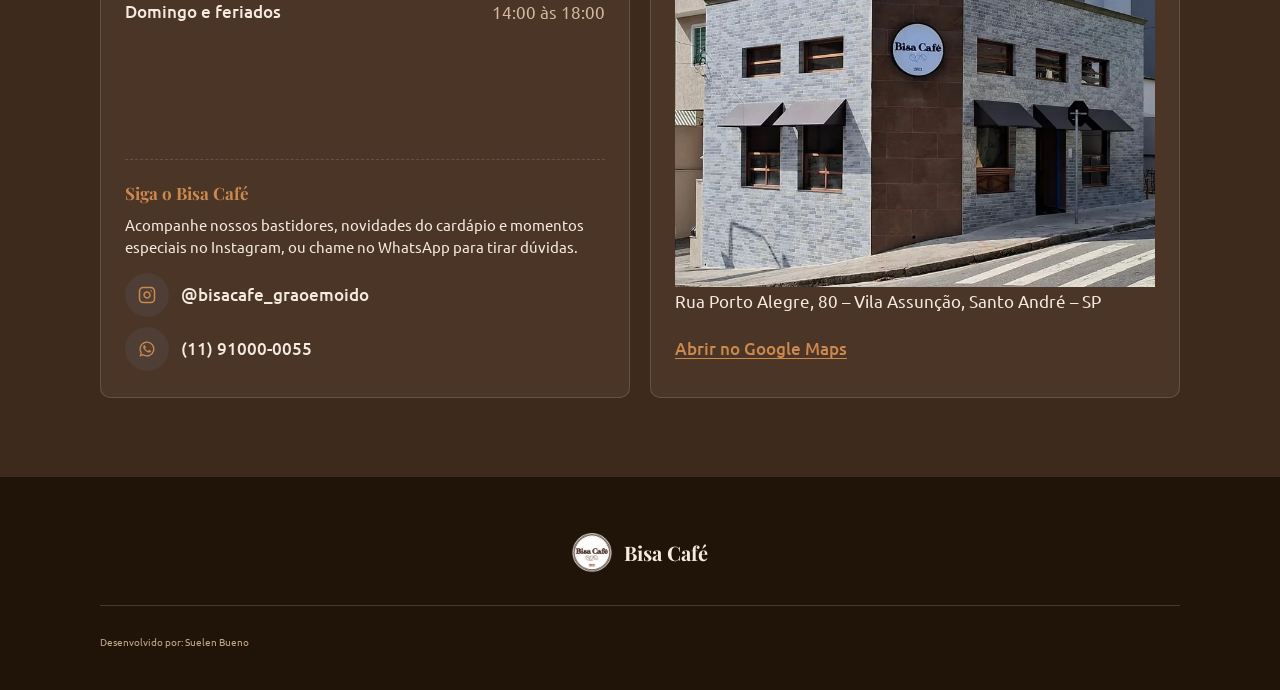
==== commit 8a271c4e: "Ajusta dimensoes de imagens e atributos de acessibilidade" ====
--- a/index.html
+++ b/index.html
@@ -6,7 +6,7 @@
 <title>Bisa Café | Café da manhã e brunch em Santo André, São Paulo</title>
 <meta name="description" content="Café da manhã e brunch feitos na hora em Santo André, São Paulo. Peça pelo WhatsApp e retire sem fila no Bisa Café.">
 <meta property="og:title" content="Bisa Café | Café da manhã e brunch em Santo André">
-<meta property="og:description" content="Café da manhã e brunch feitos na hora em Santo André, São Paulo.">
+<meta property="og:description" content="Café da manhã e brunch feitos na hora em Santo André, São Paulo. Peça pelo WhatsApp pra retirada.">
 <meta property="og:type" content="website">
 <meta property="og:locale" content="pt_BR">
 <!-- Fallback sem JS: marca o html como "js" o quanto antes; o estado escondido da animação só vale sob html.js -->
@@ -15,7 +15,7 @@
 <link rel="preconnect" href="https://fonts.gstatic.com" crossorigin>
 <link href="https://fonts.googleapis.com/css2?family=Playfair+Display:wght@700&family=Ubuntu:wght@400;500;700&display=swap" rel="stylesheet">
 <link rel="stylesheet" href="style.css">
-<link rel="icon" type="image/png" href="./images/logo.png">
+<link rel="icon" type="image/webp" href="./images/logo.webp">
 </head>
 <body>
 
@@ -24,7 +24,7 @@
 <header class="topo">
   <div class="container topo-linha">
     <a href="#inicio" class="logo">
-      <img src="./images/logo.png" alt="Bisa Café" class="logo-icone" width="100" height="100" fetchpriority="high">
+      <img src="./images/logo.webp" alt="Bisa Café" class="logo-icone" width="100" height="100">
     </a>
     <nav class="menu-topo" aria-label="Seções do site">
       <a href="#essencia-da-marca">Sobre a marca</a>
@@ -33,7 +33,7 @@
       <a href="#horarios">Horários</a>
       <a href="#local">Como chegar</a>
     </nav>
-    <a class="botao botao-primario topo-whatsapp" href="https://wa.me/5511910000055">
+    <a class="botao botao-primario topo-whatsapp" href="https://wa.me/5511910000055" aria-label="Chamar no WhatsApp">
       <svg width="18" height="18" viewBox="0 0 24 24" fill="currentColor" aria-hidden="true" focusable="false">
         <path d="M12 2a10 10 0 0 0-8.6 15.1L2 22l5-1.3A10 10 0 1 0 12 2zm0 18.2c-1.5 0-3-.4-4.3-1.2l-.3-.2-3 .8.8-2.9-.2-.3A8.2 8.2 0 1 1 12 20.2zm4.6-6.1c-.3-.1-1.5-.7-1.7-.8-.2-.1-.4-.1-.6.1-.2.3-.6.8-.8 1-.1.2-.3.2-.5.1-.3-.1-1.1-.4-2-1.2-.8-.7-1.3-1.5-1.4-1.8-.2-.3 0-.4.1-.6l.4-.5c.1-.2.2-.3.3-.5.1-.2 0-.4 0-.5l-.8-1.9c-.2-.5-.4-.4-.6-.4h-.5c-.2 0-.5.1-.7.3-.2.3-.9.9-.9 2.1s.9 2.4 1 2.6c.1.2 1.8 2.8 4.3 3.9.6.3 1.1.4 1.5.6.6.2 1.2.2 1.6.1.5-.1 1.5-.6 1.7-1.2.2-.6.2-1.1.1-1.2 0-.1-.2-.2-.5-.3z"/>
       </svg>
@@ -69,7 +69,7 @@
     <div class="container">
       <div class="bloco-com-imagem">
         <div class="bloco-imagem anima" style="--i:0">
-          <img src="./images/foto-espresso-graos.webp" alt="Xícara de café do Bisa Café com grãos ao fundo" loading="high">
+          <img src="./images/foto-espresso-graos.webp" alt="Xícara de café do Bisa Café com grãos ao fundo" loading="lazy">
         </div>
         <div class="conteudo-institucional anima" style="--i:1">
           <h2>Do grão <span class="cor-destaque">à xícara</span>, tudo acontece aqui!</h2>
@@ -84,12 +84,12 @@
     <div class="container">
       <div class="bloco-com-imagem">
         <div class="bloco-imagem anima" style="--i:0">
-          <img src="./images/foto-graos-torra.webp" alt="Grãos de café na torrefação artesanal do Bisa Café" loading="high">
+          <img src="./images/foto-graos-torra.webp" alt="Grãos de café na torrefação artesanal do Bisa Café" loading="lazy">
         </div>
         <div class="conteudo-institucional anima" style="--i:1">
           <h2>O que é a Bisa Café</h2>
           <p>A marca nasceu com a proposta de aproximar as pessoas do verdadeiro café especial, valorizando a origem dos grãos, a torra adequada, a moagem correta, o preparo preciso, o atendimento humanizado, um ambiente acolhedor e a construção de relacionamentos duradouros com seus clientes.</p>
-          <p>Mais do que vender café, a Bisa Café oferece uma experiência sensorial que desperta memórias, promove encontros e cria vínculos emocionais. Do primeiro grão escolhido ao sorriso de quem atende, cada detalhe conta — e é isso que transforma uma simples pausa para o café em uma verdadeira experiência Bisa Café.</p>
+          <p>Mais do que vender café, a Bisa Café oferece uma experiência sensorial que desperta memórias, promove encontros e cria vínculos emocionais. Do primeiro grão escolhido ao sorriso de quem atende, cada detalhe conta e é isso que transforma uma simples pausa para o café em uma verdadeira experiência Bisa Café.</p>
         </div>
       </div>
     </div>
@@ -100,7 +100,7 @@
     <div class="container">
       <div class="bloco-com-imagem bloco-com-imagem--inverso">
         <div class="bloco-imagem anima" style="--i:0">
-          <img src="./images/foto-espresso-graos.webp" alt="Espresso do Bisa Café com saco de grãos ao fundo, remetendo à origem artesanal" loading="high">
+          <img src="./images/foto-espresso-graos.webp" alt="Espresso do Bisa Café com saco de grãos ao fundo, remetendo à origem artesanal" loading="lazy">
         </div>
         <div class="conteudo-institucional anima" style="--i:1">
           <h2>A história da marca</h2>
@@ -129,7 +129,7 @@
     <div class="container">
       <div class="bloco-com-imagem">
         <div class="bloco-imagem anima" style="--i:0">
-          <img src="./images/foto-interior-mesa.webp" alt="Mesa posta no Bisa Café com quiche e café, clima acolhedor" loading="high">
+          <img src="./images/foto-interior-mesa.webp" alt="Mesa posta no Bisa Café com quiche e café, clima acolhedor" loading="lazy">
         </div>
         <div class="conteudo-institucional anima" style="--i:1">
           <h2>Nossos valores</h2>
@@ -145,7 +145,7 @@
     <div class="container">
       <div class="bloco-com-imagem bloco-com-imagem--inverso">
         <div class="bloco-imagem anima" style="--i:0">
-          <img src="./images/foto-ambiente-salao.webp" alt="Salão do Bisa Café com mesas e cadeiras, ambiente acolhedor" loading="high">
+          <img src="./images/foto-ambiente-salao.webp" alt="Salão do Bisa Café com mesas e cadeiras, ambiente acolhedor" loading="lazy">
         </div>
         <div class="conteudo-institucional anima" style="--i:1">
           <h2>Filosofia da empresa</h2>
@@ -181,7 +181,7 @@
             </svg>
           </span>
           <h3>Brunch de manhã inteira</h3>
-          <p>Ovos, pães e doces no mesmo cardápio, pra manhã render do jeito certo.</p>
+          <p>Salgados, pães e doces no mesmo cardápio, pra manhã render do jeito certo.</p>
         </article>
         <article class="card anima" style="--i:2">
           <span class="icone">
@@ -230,7 +230,6 @@
             <li><span class="item-nome">Coado da casa</span><span class="item-pontos" aria-hidden="true"></span><span class="item-preco">[R$]</span></li>
             <li><span class="item-nome">Cappuccino</span><span class="item-pontos" aria-hidden="true"></span><span class="item-preco">[R$]</span></li>
             <li><span class="item-nome">Latte</span><span class="item-pontos" aria-hidden="true"></span><span class="item-preco">[R$]</span></li>
-            <li><span class="item-nome">Chá</span><span class="item-pontos" aria-hidden="true"></span><span class="item-preco">[R$]</span></li>
           </ul>
         </div>
         <div class="categoria anima" style="--i:1">
@@ -241,7 +240,7 @@
             Brunch
           </h3>
           <ul>
-            <li><span class="item-nome">Croissant</span><span class="item-pontos" aria-hidden="true"></span><span class="item-preco">[R$]</span></li>
+            <li><span class="item-nome">Salgado assado</span><span class="item-pontos" aria-hidden="true"></span><span class="item-preco">[R$]</span></li>
             <li><span class="item-nome">Pão de queijo</span><span class="item-pontos" aria-hidden="true"></span><span class="item-preco">[R$]</span></li>
             <li><span class="item-nome">Waffle</span><span class="item-pontos" aria-hidden="true"></span><span class="item-preco">[R$]</span></li>
           </ul>
@@ -256,7 +255,7 @@
           </h3>
           <ul>
             <li><span class="item-nome">Bolo do dia</span><span class="item-pontos" aria-hidden="true"></span><span class="item-preco">[R$]</span></li>
-            <li><span class="item-nome">Brownies</span><span class="item-pontos" aria-hidden="true"></span><span class="item-preco">[R$]</span></li>
+            <li><span class="item-nome">Brownie</span><span class="item-pontos" aria-hidden="true"></span><span class="item-preco">[$]</span></li>
             <li><span class="item-nome">Torta de banana</span><span class="item-pontos" aria-hidden="true"></span><span class="item-preco">[R$]</span></li>
           </ul>
         </div>
@@ -273,13 +272,13 @@
       </div>
       <div class="galeria-grade">
         <div class="galeria-bloco anima" style="--i:0">
-          <img src="./images/foto-torta-banana.webp" alt="Fatia de torta de banana com café servida no Bisa Café" loading="high">
+          <img src="./images/foto-torta-banana.webp" alt="Fatia de torta de banana com café servida no Bisa Café" loading="lazy">
         </div>
         <div class="galeria-bloco anima" style="--i:1">
-          <img src="./images/foto-cha-folhas.webp" alt="Chá servido no Bisa Café ao lado de folhas de café" loading="high">
+          <img src="./images/foto-cha-folhas.webp" alt="Chá servido no Bisa Café ao lado de folhas de café" loading="lazy">
         </div>
         <div class="galeria-bloco anima" style="--i:2">
-          <img src="./images/foto-latte-caramelo.webp" alt="Bebida especial com calda de caramelo e chantili do Bisa Café" loading="high">
+          <img src="./images/foto-latte-caramelo.webp" alt="Bebida especial com calda de caramelo e chantili do Bisa Café" loading="lazy">
         </div>
       </div>
     </div>
@@ -304,28 +303,28 @@
         </button>
         <div class="avaliacao-trilho" id="avaliacaoTrilho" tabindex="0" aria-label="Avaliações de clientes no Google, arraste para o lado para ver mais">
           <figure class="avaliacao-card avaliacao-print anima" style="--i:0">
-            <img src="./images/avaliação1.png" alt="Avaliação de 5 estrelas de Vanessa Marques no Google, contando que já foi umas 3 vezes e elogiando o ambiente, os cafés e a torta de frango" loading="high">
+            <img src="./images/avaliação1.png" alt="Avaliação de 5 estrelas de Vanessa Marques no Google, contando que já foi umas 3 vezes e elogiando o ambiente, os cafés e a torta de frango" loading="lazy">
           </figure>
           <figure class="avaliacao-card avaliacao-print anima" style="--i:1">
-            <img src="./images/avaliação2.png" alt="Avaliação de 5 estrelas de Sara Massari no Google, elogiando o atendimento, os preços justos e o menu diversificado do Bisa Café" loading="high">
+            <img src="./images/avaliação2.png" alt="Avaliação de 5 estrelas de Sara Massari no Google, elogiando o atendimento, os preços justos e o menu diversificado do Bisa Café" loading="lazy">
           </figure>
          <figure class="avaliacao-card avaliacao-print anima" style="--i:2">
-            <img src="./images/avaliação3.png" alt="Avaliação de 5 estrelas de Celi Gonçalo no Google, elogiando o café, o waffle de pão de queijo, o pain au chocolat e o frapê de pistache" loading="high">
+            <img src="./images/avaliação3.png" alt="Avaliação de 5 estrelas de Celi Gonçalo no Google, elogiando o café, o waffle de pão de queijo, o pain au chocolat e o frapê de pistache" loading="lazy">
           </figure>
           <figure class="avaliacao-card avaliacao-print anima" style="--i:3">
-            <img src="./images/avaliação4.png" alt="Avaliação de 5 estrelas de Ednei no Google, elogiando a aula sobre cafés, a torra própria da casa e a opção de comprar café moído ou em grãos" loading="high">
+            <img src="./images/avaliação4.png" alt="Avaliação de 5 estrelas de Ednei no Google, elogiando a aula sobre cafés, a torra própria da casa e a opção de comprar café moído ou em grãos" loading="lazy">
           </figure>
           <figure class="avaliacao-card avaliacao-print anima" style="--i:4">
-            <img src="./images/avaliação5.png" alt="Avaliação de 5 estrelas de Jussara Uehara no Google, destacando os cafés moídos na hora e as opções de bolos, tortas e salgados" loading="high">
+            <img src="./images/avaliação5.png" alt="Avaliação de 5 estrelas de Jussara Uehara no Google, destacando os cafés moídos na hora e as opções de bolos, tortas e salgados" loading="lazy">
           </figure>
           <figure class="avaliacao-card avaliacao-print anima" style="--i:5">
-            <img src="./images/avaliação6.png" alt="Avaliação de 5 estrelas de Adriana Lombardo Meniz no Google, elogiando a apresentação dos grãos em latões, o aroma do café e o ambiente acolhedor" loading="high">
+            <img src="./images/avaliação6.png" alt="Avaliação de 5 estrelas de Adriana Lombardo Meniz no Google, elogiando a apresentação dos grãos em latões, o aroma do café e o ambiente acolhedor" loading="lazy">
           </figure>
           <figure class="avaliacao-card avaliacao-print anima" style="--i:6">
-            <img src="./images/avaliação7.png" alt="Avaliação de 5 estrelas de Cristiane Duarte no Google, elogiando o bolo de maçã com castanhas, o expresso tônica e o atendimento" loading="high">
+            <img src="./images/avaliação7.png" alt="Avaliação de 5 estrelas de Cristiane Duarte no Google, elogiando o bolo de maçã com castanhas, o expresso tônica e o atendimento" loading="lazy">
           </figure>
           <figure class="avaliacao-card avaliacao-print anima" style="--i:7">
-            <img src="./images/avaliação8.png" alt="Avaliação de 5 estrelas de Monique Moraes no Google, recomendando o frapê de pistache e o ambiente aconchegante e familiar da cafeteria" loading="high">
+            <img src="./images/avaliação8.png" alt="Avaliação de 5 estrelas de Monique Moraes no Google, recomendando o frapê de pistache e o ambiente aconchegante e familiar da cafeteria" loading="lazy">
           </figure>
         </div>
         <button type="button" class="carrossel-seta carrossel-seta--proxima" data-carrossel-proxima aria-label="Ver próxima avaliação">
@@ -393,7 +392,7 @@
             Como chegar
           </h3>
           <div class="local-foto">
-            <img src="./images/fachada-bisa-cafe.webp" alt="Fachada do Bisa Café, na esquina, com a placa redonda da marca" loading="high">
+            <img src="./images/fachada-bisa-cafe.webp" alt="Fachada do Bisa Café, na esquina, com a placa redonda da marca" loading="lazy">
           </div>
           <p>Rua Porto Alegre, 80 – Vila Assunção, Santo André – SP</p>
           <a class="link-maps" href="https://www.google.com/maps/search/?api=1&amp;query=Rua%20Porto%20Alegre%2C%2080%2C%20Vila%20Assun%C3%A7%C3%A3o%2C%20Santo%20Andr%C3%A9%20-%20SP">Abrir no Google Maps</a>
@@ -409,7 +408,7 @@
   <div class="container">
     <div class="rodape-grade">
       <div class="rodape-marca anima" style="--i:0">
-        <img src="./images/logo.png" alt="Bisa Café" height="40" class="rodape-logo">
+        <img src="./images/logo.webp" alt="Bisa Café" height="40" class="rodape-logo">
         <span class="nome">Bisa Café</span>
       </div>
     </div>
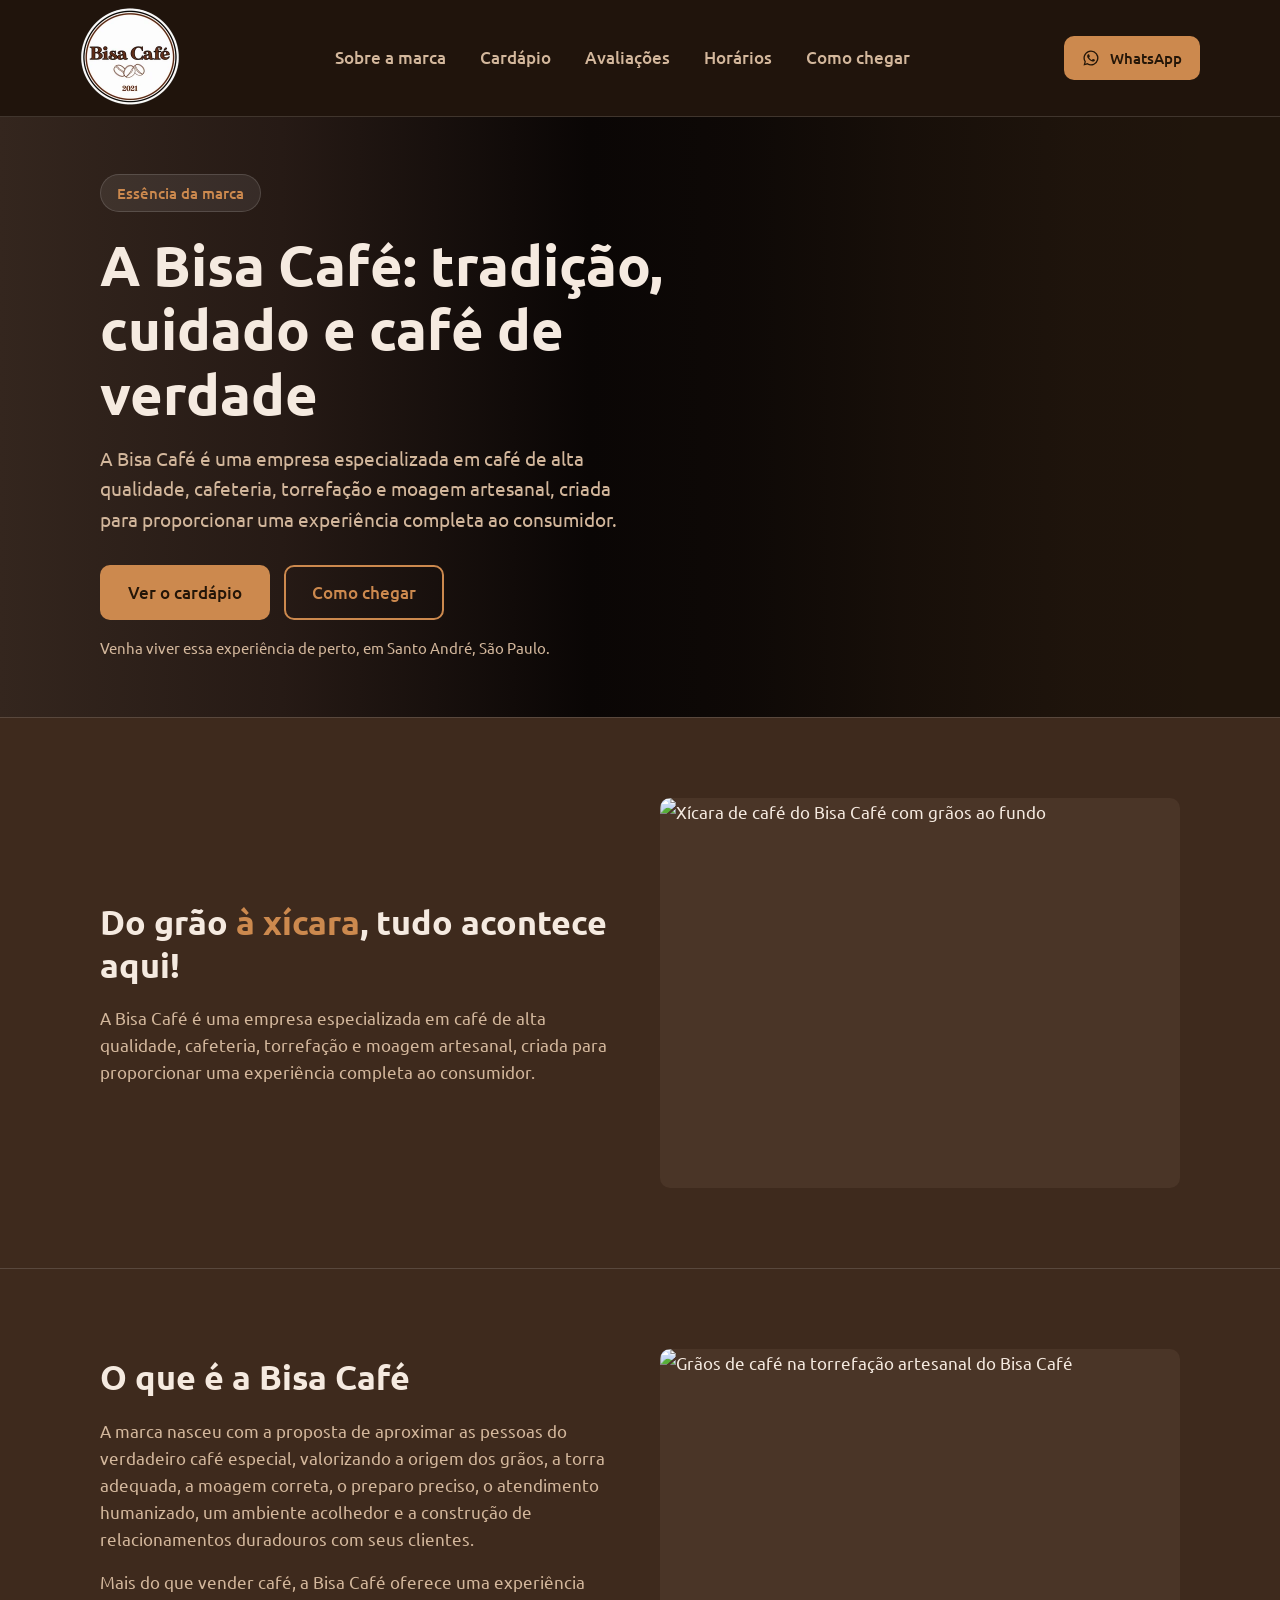
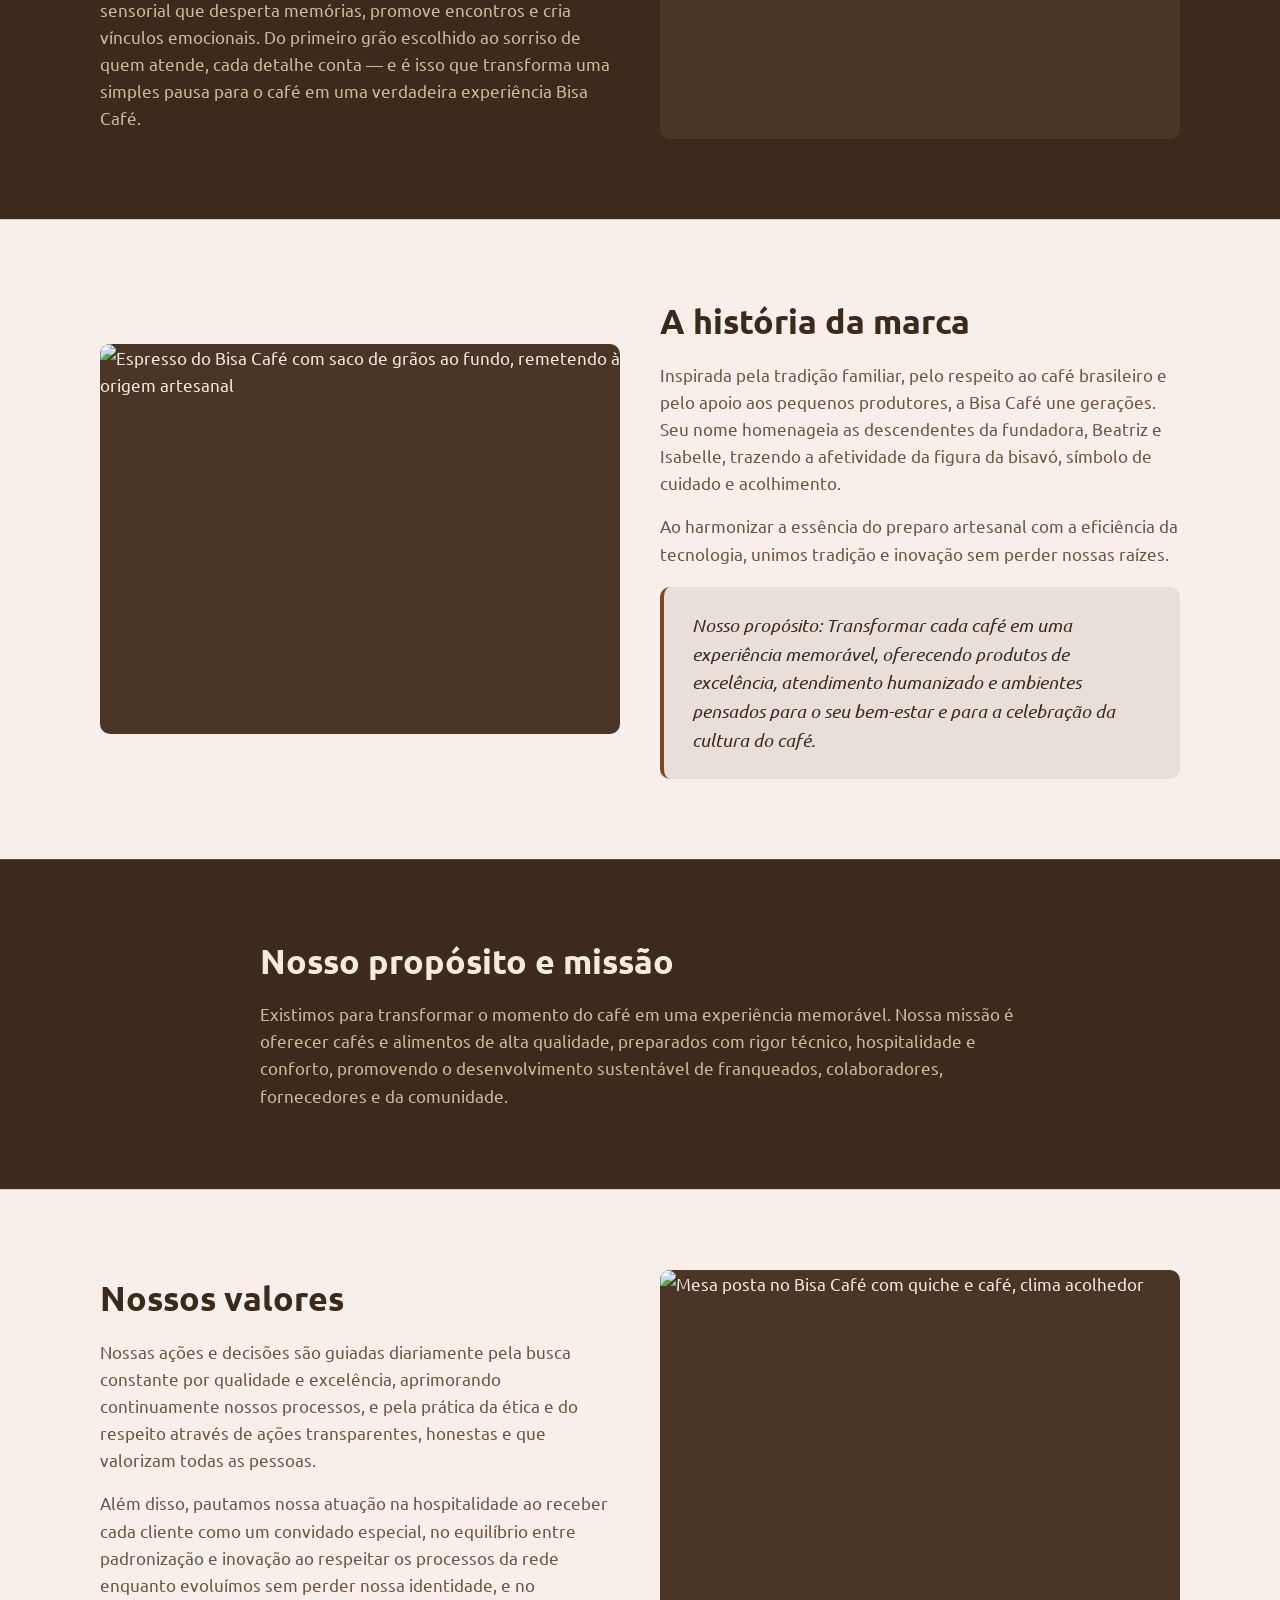
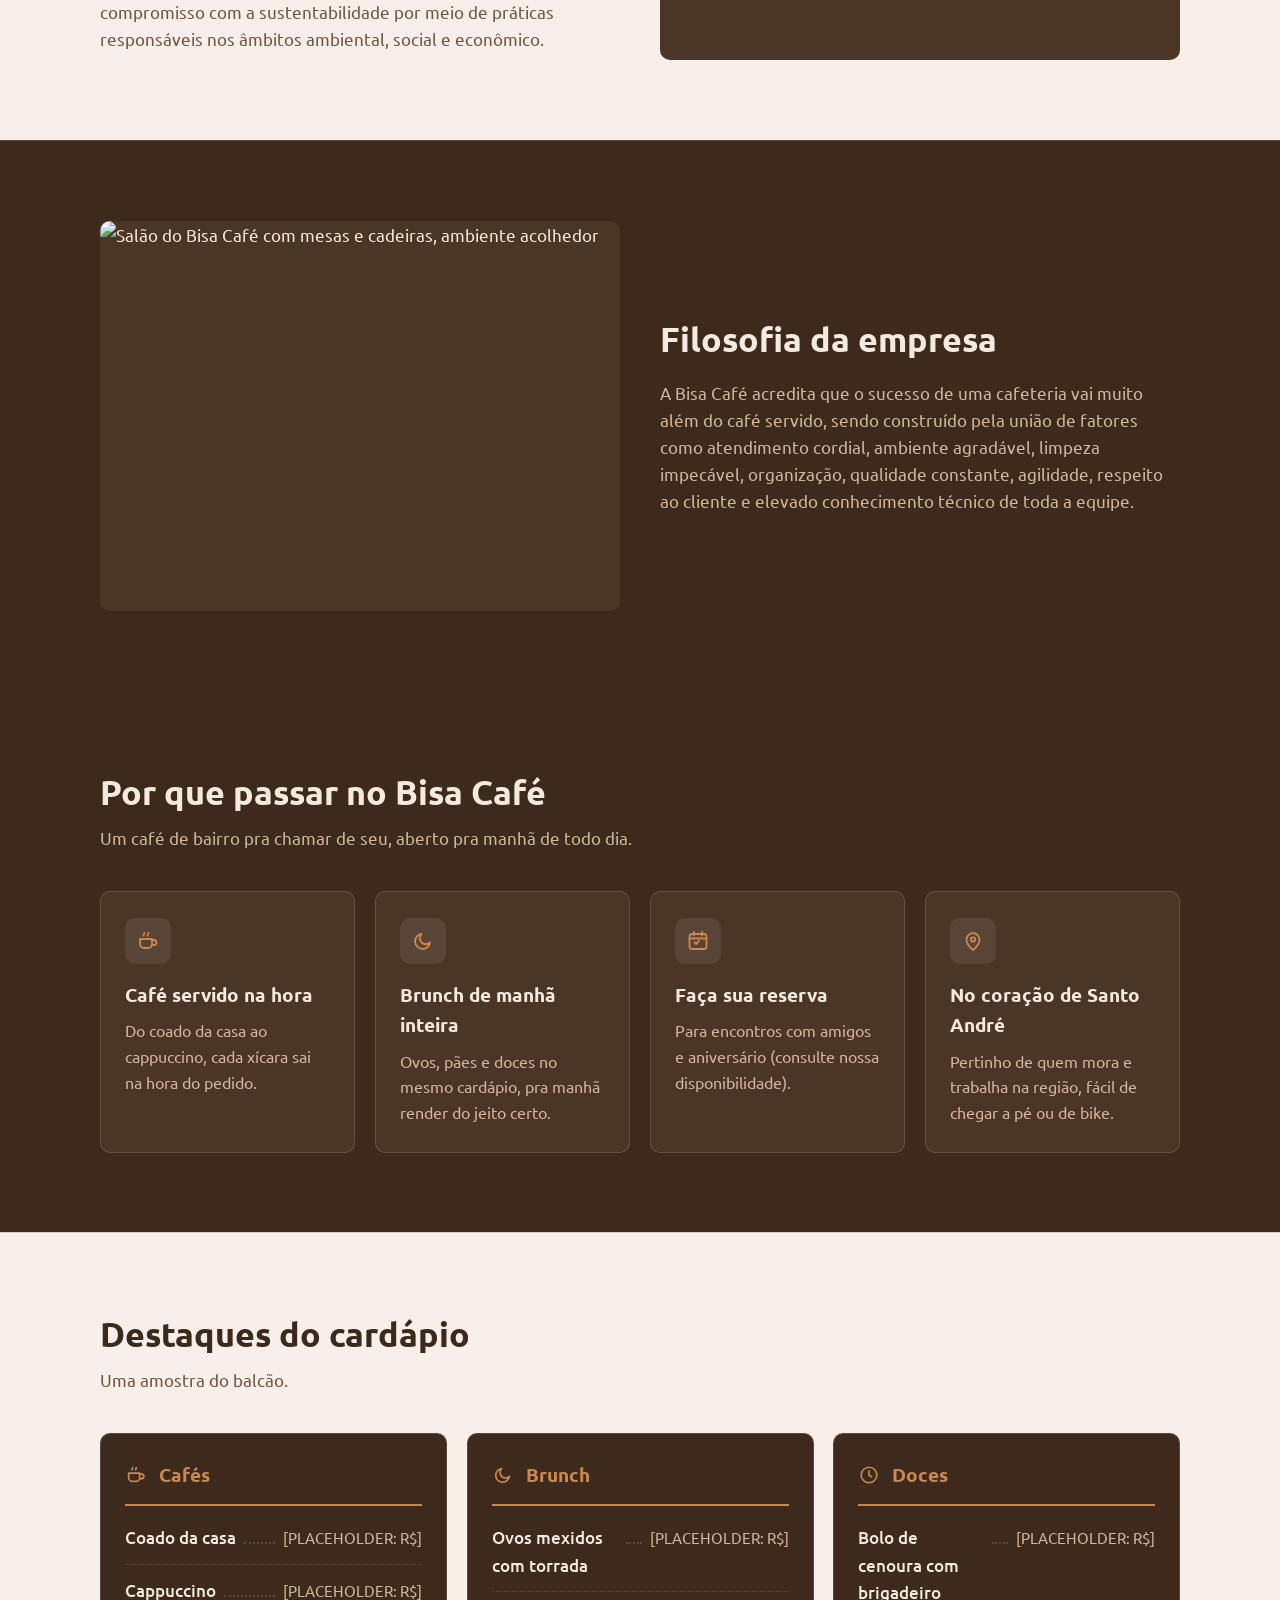
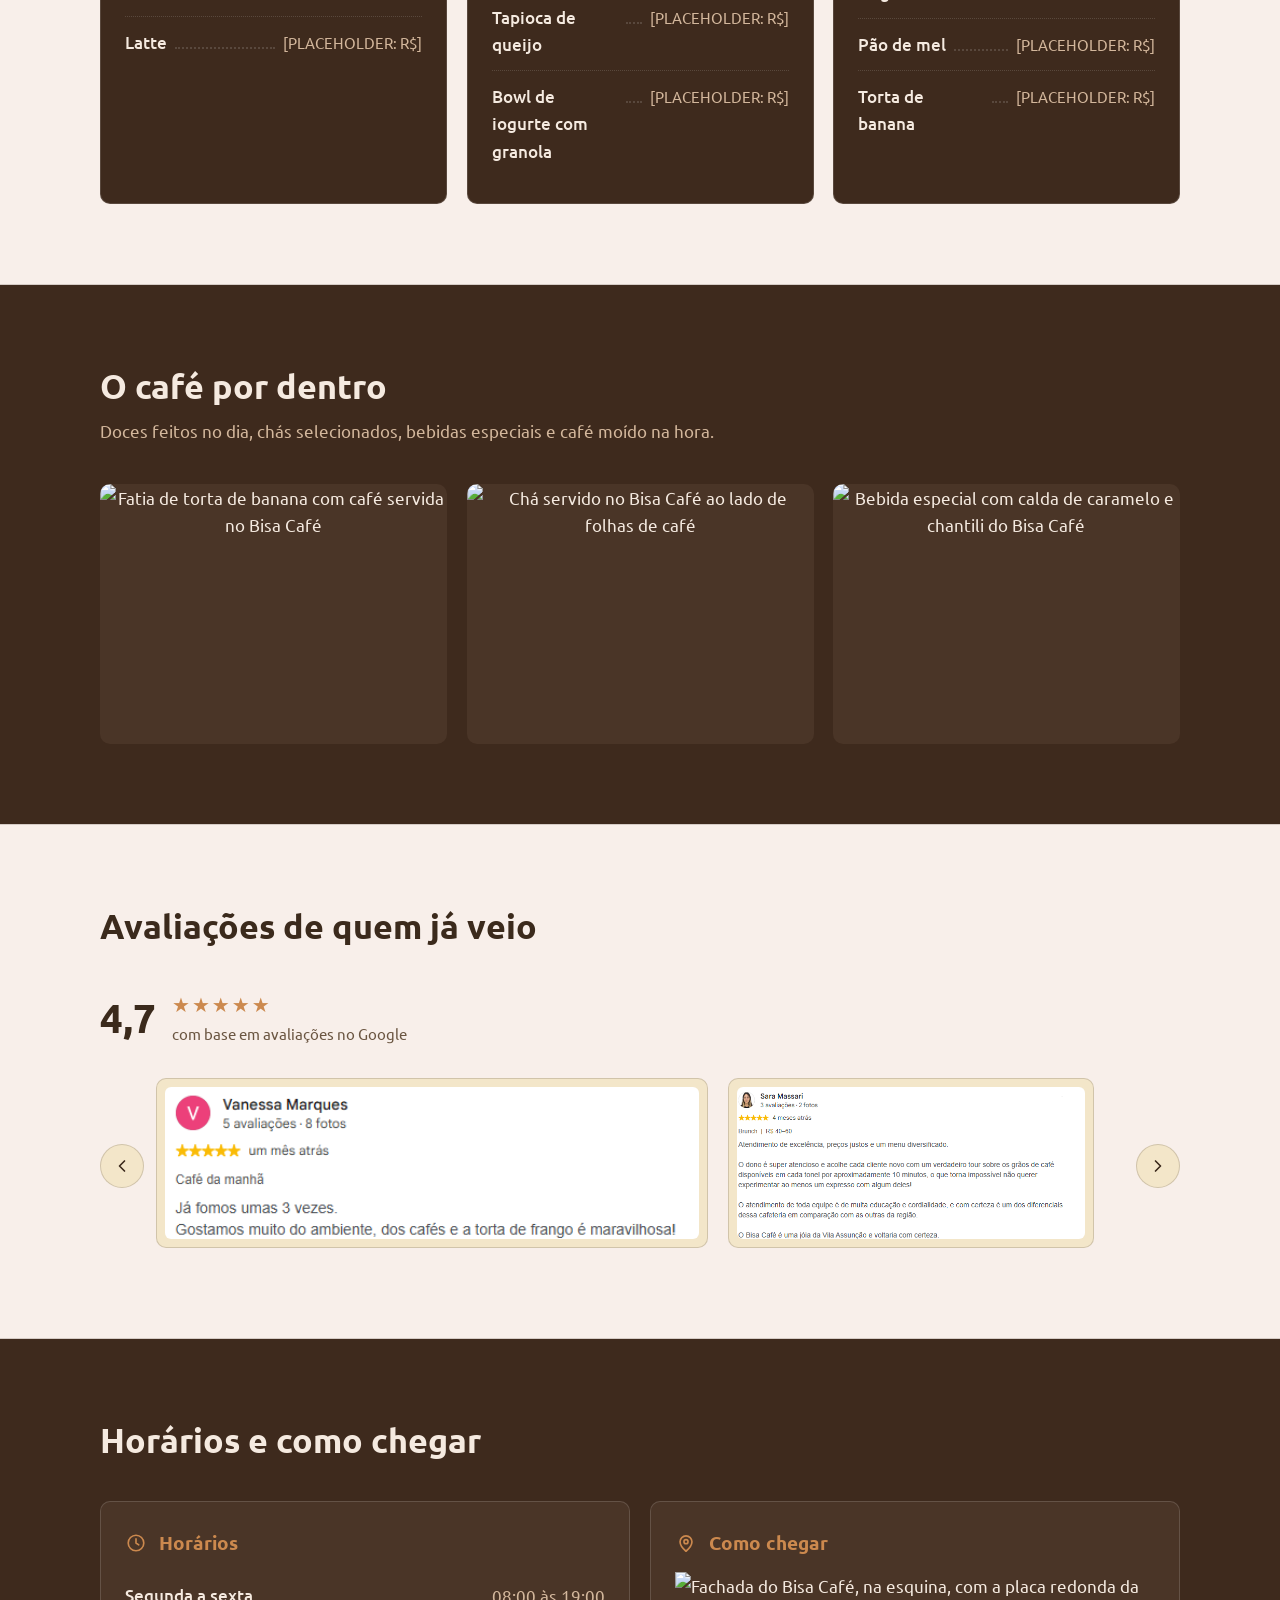
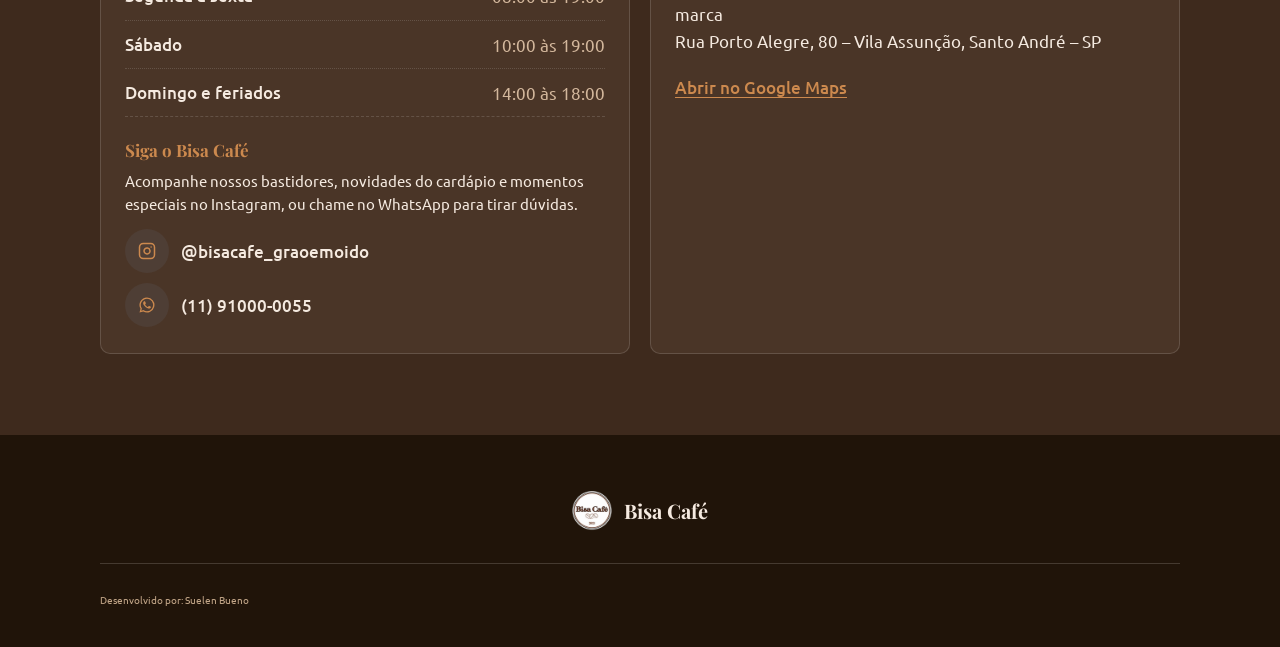
==== commit b8d72c1d: "Ajusta dimensoes de imagens e atributos de acessibilidade" ====
--- a/index.html
+++ b/index.html
@@ -24,7 +24,7 @@
 <header class="topo">
   <div class="container topo-linha">
     <a href="#inicio" class="logo">
-      <img src="./images/logo.webp" alt="Bisa Café" class="logo-icone" width="100" height="100">
+      <img src="./images/logo.webp" alt="Bisa Café" class="logo-icone" width="100" height="100" fetchpriority="high">
     </a>
     <nav class="menu-topo" aria-label="Seções do site">
       <a href="#essencia-da-marca">Sobre a marca</a>
@@ -69,7 +69,7 @@
     <div class="container">
       <div class="bloco-com-imagem">
         <div class="bloco-imagem anima" style="--i:0">
-          <img src="./images/foto-espresso-graos.webp" alt="Xícara de café do Bisa Café com grãos ao fundo" loading="lazy">
+          <img src="./images/foto-espresso-graos.jpeg" alt="Xícara de café do Bisa Café com grãos ao fundo" loading="lazy">
         </div>
         <div class="conteudo-institucional anima" style="--i:1">
           <h2>Do grão <span class="cor-destaque">à xícara</span>, tudo acontece aqui!</h2>
@@ -84,12 +84,12 @@
     <div class="container">
       <div class="bloco-com-imagem">
         <div class="bloco-imagem anima" style="--i:0">
-          <img src="./images/foto-graos-torra.webp" alt="Grãos de café na torrefação artesanal do Bisa Café" loading="lazy">
+          <img src="./images/foto-graos-torra.jpeg" alt="Grãos de café na torrefação artesanal do Bisa Café" loading="lazy">
         </div>
         <div class="conteudo-institucional anima" style="--i:1">
           <h2>O que é a Bisa Café</h2>
           <p>A marca nasceu com a proposta de aproximar as pessoas do verdadeiro café especial, valorizando a origem dos grãos, a torra adequada, a moagem correta, o preparo preciso, o atendimento humanizado, um ambiente acolhedor e a construção de relacionamentos duradouros com seus clientes.</p>
-          <p>Mais do que vender café, a Bisa Café oferece uma experiência sensorial que desperta memórias, promove encontros e cria vínculos emocionais. Do primeiro grão escolhido ao sorriso de quem atende, cada detalhe conta e é isso que transforma uma simples pausa para o café em uma verdadeira experiência Bisa Café.</p>
+          <p>Mais do que vender café, a Bisa Café oferece uma experiência sensorial que desperta memórias, promove encontros e cria vínculos emocionais. Do primeiro grão escolhido ao sorriso de quem atende, cada detalhe conta — e é isso que transforma uma simples pausa para o café em uma verdadeira experiência Bisa Café.</p>
         </div>
       </div>
     </div>
@@ -100,7 +100,7 @@
     <div class="container">
       <div class="bloco-com-imagem bloco-com-imagem--inverso">
         <div class="bloco-imagem anima" style="--i:0">
-          <img src="./images/foto-espresso-graos.webp" alt="Espresso do Bisa Café com saco de grãos ao fundo, remetendo à origem artesanal" loading="lazy">
+          <img src="./images/foto-espresso-graos.jpeg" alt="Espresso do Bisa Café com saco de grãos ao fundo, remetendo à origem artesanal" loading="lazy">
         </div>
         <div class="conteudo-institucional anima" style="--i:1">
           <h2>A história da marca</h2>
@@ -129,7 +129,7 @@
     <div class="container">
       <div class="bloco-com-imagem">
         <div class="bloco-imagem anima" style="--i:0">
-          <img src="./images/foto-interior-mesa.webp" alt="Mesa posta no Bisa Café com quiche e café, clima acolhedor" loading="lazy">
+          <img src="./images/foto-interior-mesa.jpeg" alt="Mesa posta no Bisa Café com quiche e café, clima acolhedor" loading="lazy">
         </div>
         <div class="conteudo-institucional anima" style="--i:1">
           <h2>Nossos valores</h2>
@@ -145,7 +145,7 @@
     <div class="container">
       <div class="bloco-com-imagem bloco-com-imagem--inverso">
         <div class="bloco-imagem anima" style="--i:0">
-          <img src="./images/foto-ambiente-salao.webp" alt="Salão do Bisa Café com mesas e cadeiras, ambiente acolhedor" loading="lazy">
+          <img src="./images/foto-ambiente-salao.jpeg" alt="Salão do Bisa Café com mesas e cadeiras, ambiente acolhedor" loading="lazy">
         </div>
         <div class="conteudo-institucional anima" style="--i:1">
           <h2>Filosofia da empresa</h2>
@@ -160,7 +160,7 @@
     <div class="container">
       <div class="secao-cabecalho">
         <h2 class="anima" style="--i:0">Por que passar no Bisa Café</h2>
-        <p class="anima" style="--i:1">Um café de bairro pra chamar de seu, tudo feito na hora e aberto pra manhã de todo dia.</p>
+        <p class="anima" style="--i:1">Um café de bairro pra chamar de seu, aberto pra manhã de todo dia.</p>
       </div>
       <div class="cards">
         <article class="card anima" style="--i:0">
@@ -181,7 +181,7 @@
             </svg>
           </span>
           <h3>Brunch de manhã inteira</h3>
-          <p>Salgados, pães e doces no mesmo cardápio, pra manhã render do jeito certo.</p>
+          <p>Ovos, pães e doces no mesmo cardápio, pra manhã render do jeito certo.</p>
         </article>
         <article class="card anima" style="--i:2">
           <span class="icone">
@@ -227,9 +227,9 @@
             Cafés
           </h3>
           <ul>
-            <li><span class="item-nome">Coado da casa</span><span class="item-pontos" aria-hidden="true"></span><span class="item-preco">[R$]</span></li>
-            <li><span class="item-nome">Cappuccino</span><span class="item-pontos" aria-hidden="true"></span><span class="item-preco">[R$]</span></li>
-            <li><span class="item-nome">Latte</span><span class="item-pontos" aria-hidden="true"></span><span class="item-preco">[R$]</span></li>
+            <li><span class="item-nome">Coado da casa</span><span class="item-pontos" aria-hidden="true"></span><span class="item-preco">[PLACEHOLDER: R$]</span></li>
+            <li><span class="item-nome">Cappuccino</span><span class="item-pontos" aria-hidden="true"></span><span class="item-preco">[PLACEHOLDER: R$]</span></li>
+            <li><span class="item-nome">Latte</span><span class="item-pontos" aria-hidden="true"></span><span class="item-preco">[PLACEHOLDER: R$]</span></li>
           </ul>
         </div>
         <div class="categoria anima" style="--i:1">
@@ -240,9 +240,9 @@
             Brunch
           </h3>
           <ul>
-            <li><span class="item-nome">Salgado assado</span><span class="item-pontos" aria-hidden="true"></span><span class="item-preco">[R$]</span></li>
-            <li><span class="item-nome">Pão de queijo</span><span class="item-pontos" aria-hidden="true"></span><span class="item-preco">[R$]</span></li>
-            <li><span class="item-nome">Waffle</span><span class="item-pontos" aria-hidden="true"></span><span class="item-preco">[R$]</span></li>
+            <li><span class="item-nome">Ovos mexidos com torrada</span><span class="item-pontos" aria-hidden="true"></span><span class="item-preco">[PLACEHOLDER: R$]</span></li>
+            <li><span class="item-nome">Tapioca de queijo</span><span class="item-pontos" aria-hidden="true"></span><span class="item-preco">[PLACEHOLDER: R$]</span></li>
+            <li><span class="item-nome">Bowl de iogurte com granola</span><span class="item-pontos" aria-hidden="true"></span><span class="item-preco">[PLACEHOLDER: R$]</span></li>
           </ul>
         </div>
         <div class="categoria anima" style="--i:2">
@@ -254,9 +254,9 @@
             Doces
           </h3>
           <ul>
-            <li><span class="item-nome">Bolo do dia</span><span class="item-pontos" aria-hidden="true"></span><span class="item-preco">[R$]</span></li>
-            <li><span class="item-nome">Brownie</span><span class="item-pontos" aria-hidden="true"></span><span class="item-preco">[$]</span></li>
-            <li><span class="item-nome">Torta de banana</span><span class="item-pontos" aria-hidden="true"></span><span class="item-preco">[R$]</span></li>
+            <li><span class="item-nome">Bolo de cenoura com brigadeiro</span><span class="item-pontos" aria-hidden="true"></span><span class="item-preco">[PLACEHOLDER: R$]</span></li>
+            <li><span class="item-nome">Pão de mel</span><span class="item-pontos" aria-hidden="true"></span><span class="item-preco">[PLACEHOLDER: R$]</span></li>
+            <li><span class="item-nome">Torta de banana</span><span class="item-pontos" aria-hidden="true"></span><span class="item-preco">[PLACEHOLDER: R$]</span></li>
           </ul>
         </div>
       </div>
@@ -272,13 +272,13 @@
       </div>
       <div class="galeria-grade">
         <div class="galeria-bloco anima" style="--i:0">
-          <img src="./images/foto-torta-banana.webp" alt="Fatia de torta de banana com café servida no Bisa Café" loading="lazy">
+          <img src="./images/foto-torta-banana.jpeg" alt="Fatia de torta de banana com café servida no Bisa Café" loading="lazy">
         </div>
         <div class="galeria-bloco anima" style="--i:1">
-          <img src="./images/foto-cha-folhas.webp" alt="Chá servido no Bisa Café ao lado de folhas de café" loading="lazy">
+          <img src="./images/foto-cha-folhas.jpeg" alt="Chá servido no Bisa Café ao lado de folhas de café" loading="lazy">
         </div>
         <div class="galeria-bloco anima" style="--i:2">
-          <img src="./images/foto-latte-caramelo.webp" alt="Bebida especial com calda de caramelo e chantili do Bisa Café" loading="lazy">
+          <img src="./images/foto-latte-caramelo.jpeg" alt="Bebida especial com calda de caramelo e chantili do Bisa Café" loading="lazy">
         </div>
       </div>
     </div>
@@ -303,28 +303,28 @@
         </button>
         <div class="avaliacao-trilho" id="avaliacaoTrilho" tabindex="0" aria-label="Avaliações de clientes no Google, arraste para o lado para ver mais">
           <figure class="avaliacao-card avaliacao-print anima" style="--i:0">
-            <img src="./images/avaliação1.png" alt="Avaliação de 5 estrelas de Vanessa Marques no Google, contando que já foi umas 3 vezes e elogiando o ambiente, os cafés e a torta de frango" loading="lazy">
+            <img src="./images/avaliação1.png" width="495" height="141" alt="Avaliação de 5 estrelas de Vanessa Marques no Google, contando que já foi umas 3 vezes e elogiando o ambiente, os cafés e a torta de frango" loading="lazy">
           </figure>
           <figure class="avaliacao-card avaliacao-print anima" style="--i:1">
-            <img src="./images/avaliação2.png" alt="Avaliação de 5 estrelas de Sara Massari no Google, elogiando o atendimento, os preços justos e o menu diversificado do Bisa Café" loading="lazy">
+            <img src="./images/avaliação2.png" width="692" height="302" alt="Avaliação de 5 estrelas de Sara Massari no Google, elogiando o atendimento, os preços justos e o menu diversificado do Bisa Café" loading="lazy">
           </figure>
          <figure class="avaliacao-card avaliacao-print anima" style="--i:2">
-            <img src="./images/avaliação3.png" alt="Avaliação de 5 estrelas de Celi Gonçalo no Google, elogiando o café, o waffle de pão de queijo, o pain au chocolat e o frapê de pistache" loading="lazy">
+            <img src="./images/avaliação3.png" width="676" height="205" alt="Avaliação de 5 estrelas de Celi Gonçalo no Google, elogiando o café, o waffle de pão de queijo, o pain au chocolat e o frapê de pistache" loading="lazy">
           </figure>
           <figure class="avaliacao-card avaliacao-print anima" style="--i:3">
-            <img src="./images/avaliação4.png" alt="Avaliação de 5 estrelas de Ednei no Google, elogiando a aula sobre cafés, a torra própria da casa e a opção de comprar café moído ou em grãos" loading="lazy">
+            <img src="./images/avaliação4.png" width="677" height="162" alt="Avaliação de 5 estrelas de Ednei no Google, elogiando a aula sobre cafés, a torra própria da casa e a opção de comprar café moído ou em grãos" loading="lazy">
           </figure>
           <figure class="avaliacao-card avaliacao-print anima" style="--i:4">
-            <img src="./images/avaliação5.png" alt="Avaliação de 5 estrelas de Jussara Uehara no Google, destacando os cafés moídos na hora e as opções de bolos, tortas e salgados" loading="lazy">
+            <img src="./images/avaliação5.png" width="667" height="152" alt="Avaliação de 5 estrelas de Jussara Uehara no Google, destacando os cafés moídos na hora e as opções de bolos, tortas e salgados" loading="lazy">
           </figure>
           <figure class="avaliacao-card avaliacao-print anima" style="--i:5">
-            <img src="./images/avaliação6.png" alt="Avaliação de 5 estrelas de Adriana Lombardo Meniz no Google, elogiando a apresentação dos grãos em latões, o aroma do café e o ambiente acolhedor" loading="lazy">
+            <img src="./images/avaliação6.png" width="641" height="136" alt="Avaliação de 5 estrelas de Adriana Lombardo Meniz no Google, elogiando a apresentação dos grãos em latões, o aroma do café e o ambiente acolhedor" loading="lazy">
           </figure>
           <figure class="avaliacao-card avaliacao-print anima" style="--i:6">
-            <img src="./images/avaliação7.png" alt="Avaliação de 5 estrelas de Cristiane Duarte no Google, elogiando o bolo de maçã com castanhas, o expresso tônica e o atendimento" loading="lazy">
+            <img src="./images/avaliação7.png" width="667" height="137" alt="Avaliação de 5 estrelas de Cristiane Duarte no Google, elogiando o bolo de maçã com castanhas, o expresso tônica e o atendimento" loading="lazy">
           </figure>
           <figure class="avaliacao-card avaliacao-print anima" style="--i:7">
-            <img src="./images/avaliação8.png" alt="Avaliação de 5 estrelas de Monique Moraes no Google, recomendando o frapê de pistache e o ambiente aconchegante e familiar da cafeteria" loading="lazy">
+            <img src="./images/avaliação8.png" width="662" height="197" alt="Avaliação de 5 estrelas de Monique Moraes no Google, recomendando o frapê de pistache e o ambiente aconchegante e familiar da cafeteria" loading="lazy">
           </figure>
         </div>
         <button type="button" class="carrossel-seta carrossel-seta--proxima" data-carrossel-proxima aria-label="Ver próxima avaliação">
@@ -392,7 +392,7 @@
             Como chegar
           </h3>
           <div class="local-foto">
-            <img src="./images/fachada-bisa-cafe.webp" alt="Fachada do Bisa Café, na esquina, com a placa redonda da marca" loading="lazy">
+            <img src="./images/fachada-bisa-cafe.jpeg" alt="Fachada do Bisa Café, na esquina, com a placa redonda da marca" loading="lazy">
           </div>
           <p>Rua Porto Alegre, 80 – Vila Assunção, Santo André – SP</p>
           <a class="link-maps" href="https://www.google.com/maps/search/?api=1&amp;query=Rua%20Porto%20Alegre%2C%2080%2C%20Vila%20Assun%C3%A7%C3%A3o%2C%20Santo%20Andr%C3%A9%20-%20SP">Abrir no Google Maps</a>
@@ -408,7 +408,7 @@
   <div class="container">
     <div class="rodape-grade">
       <div class="rodape-marca anima" style="--i:0">
-        <img src="./images/logo.webp" alt="Bisa Café" height="40" class="rodape-logo">
+        <img src="./images/logo.webp" alt="Bisa Café" width="40" height="40" class="rodape-logo">
         <span class="nome">Bisa Café</span>
       </div>
     </div>
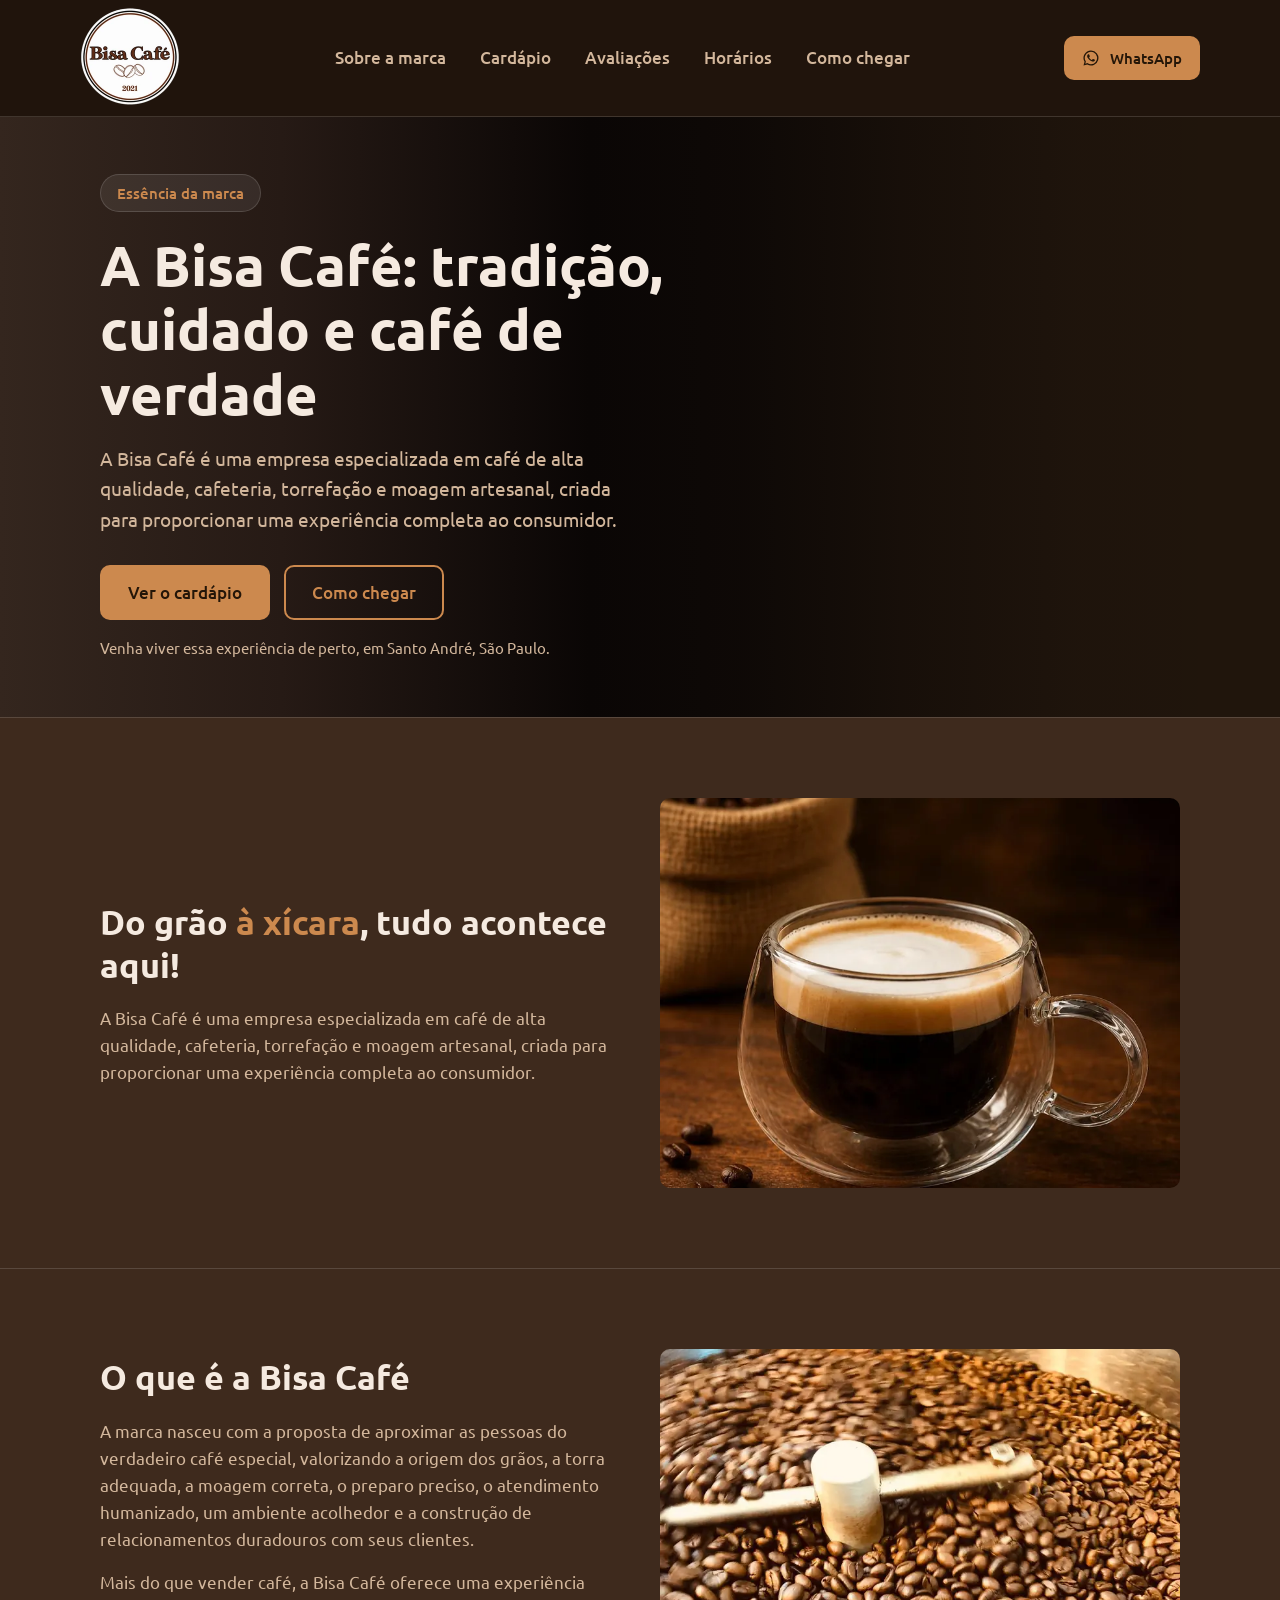
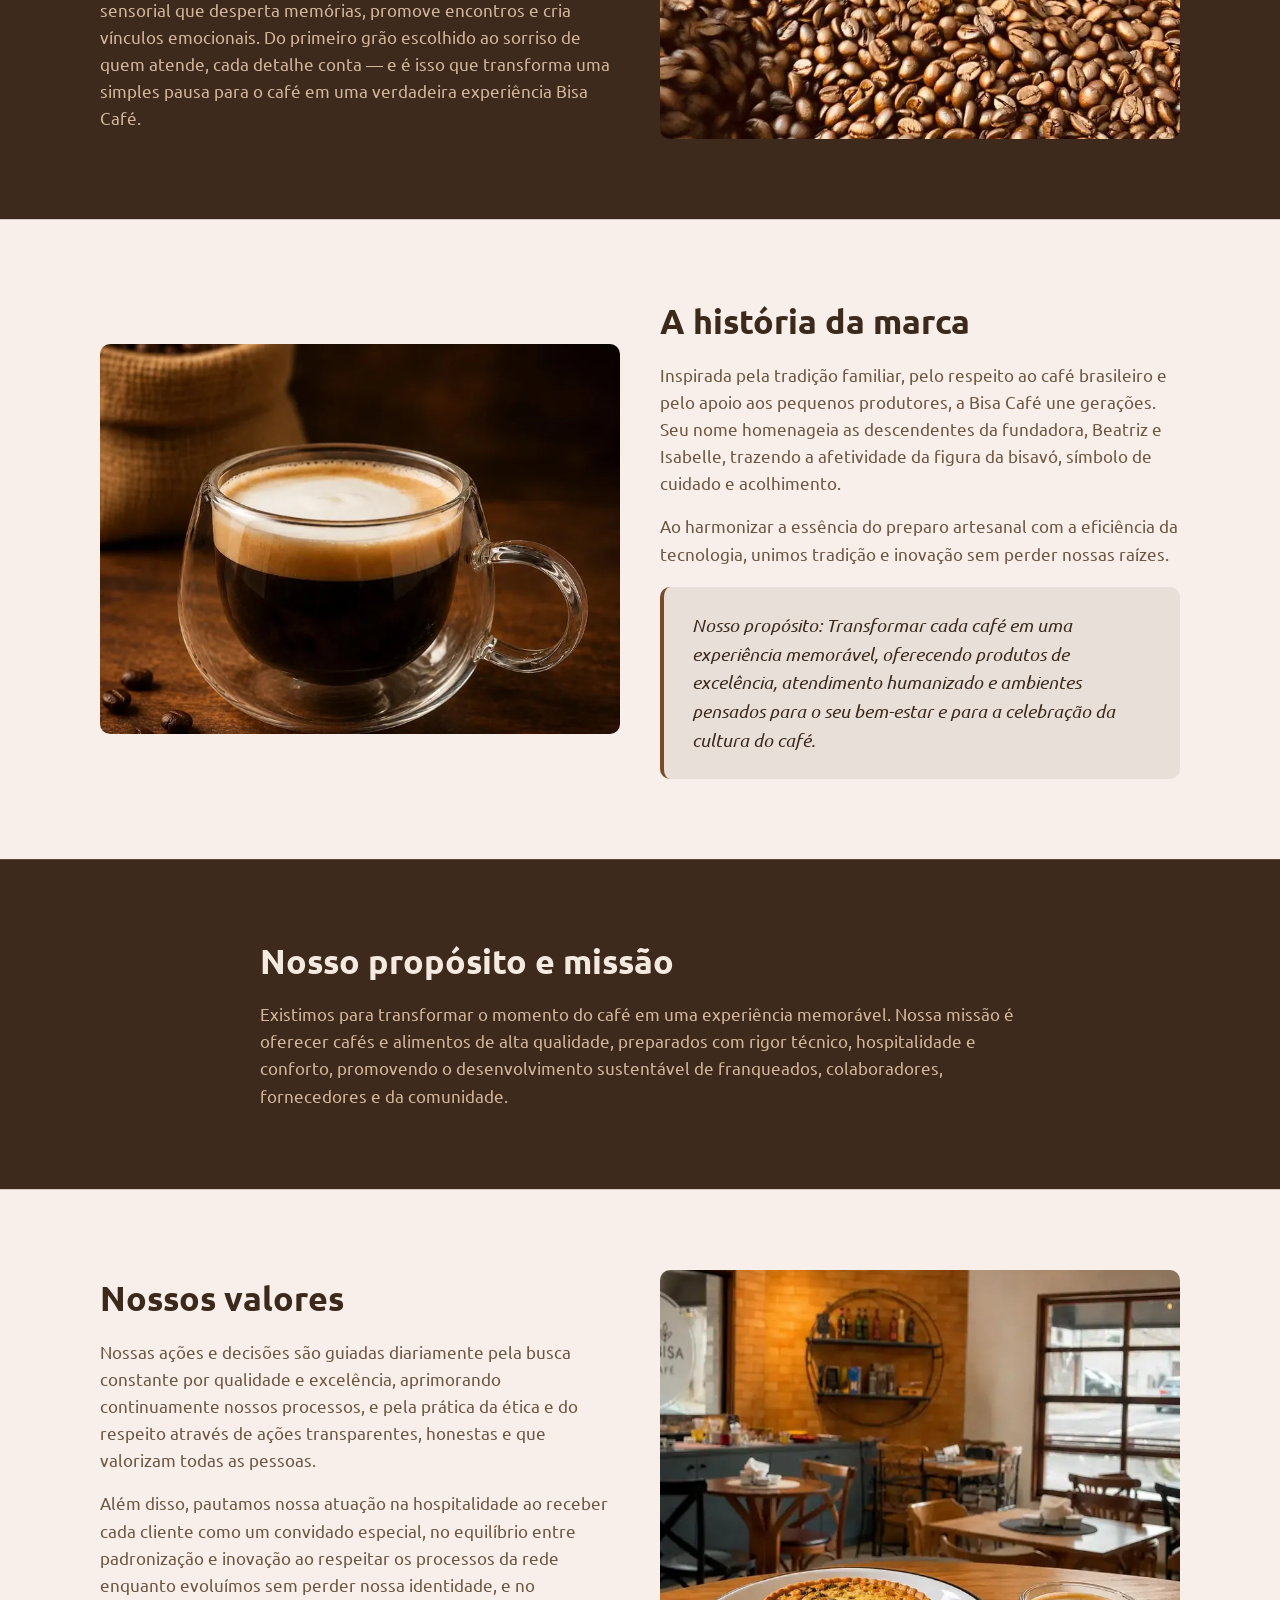
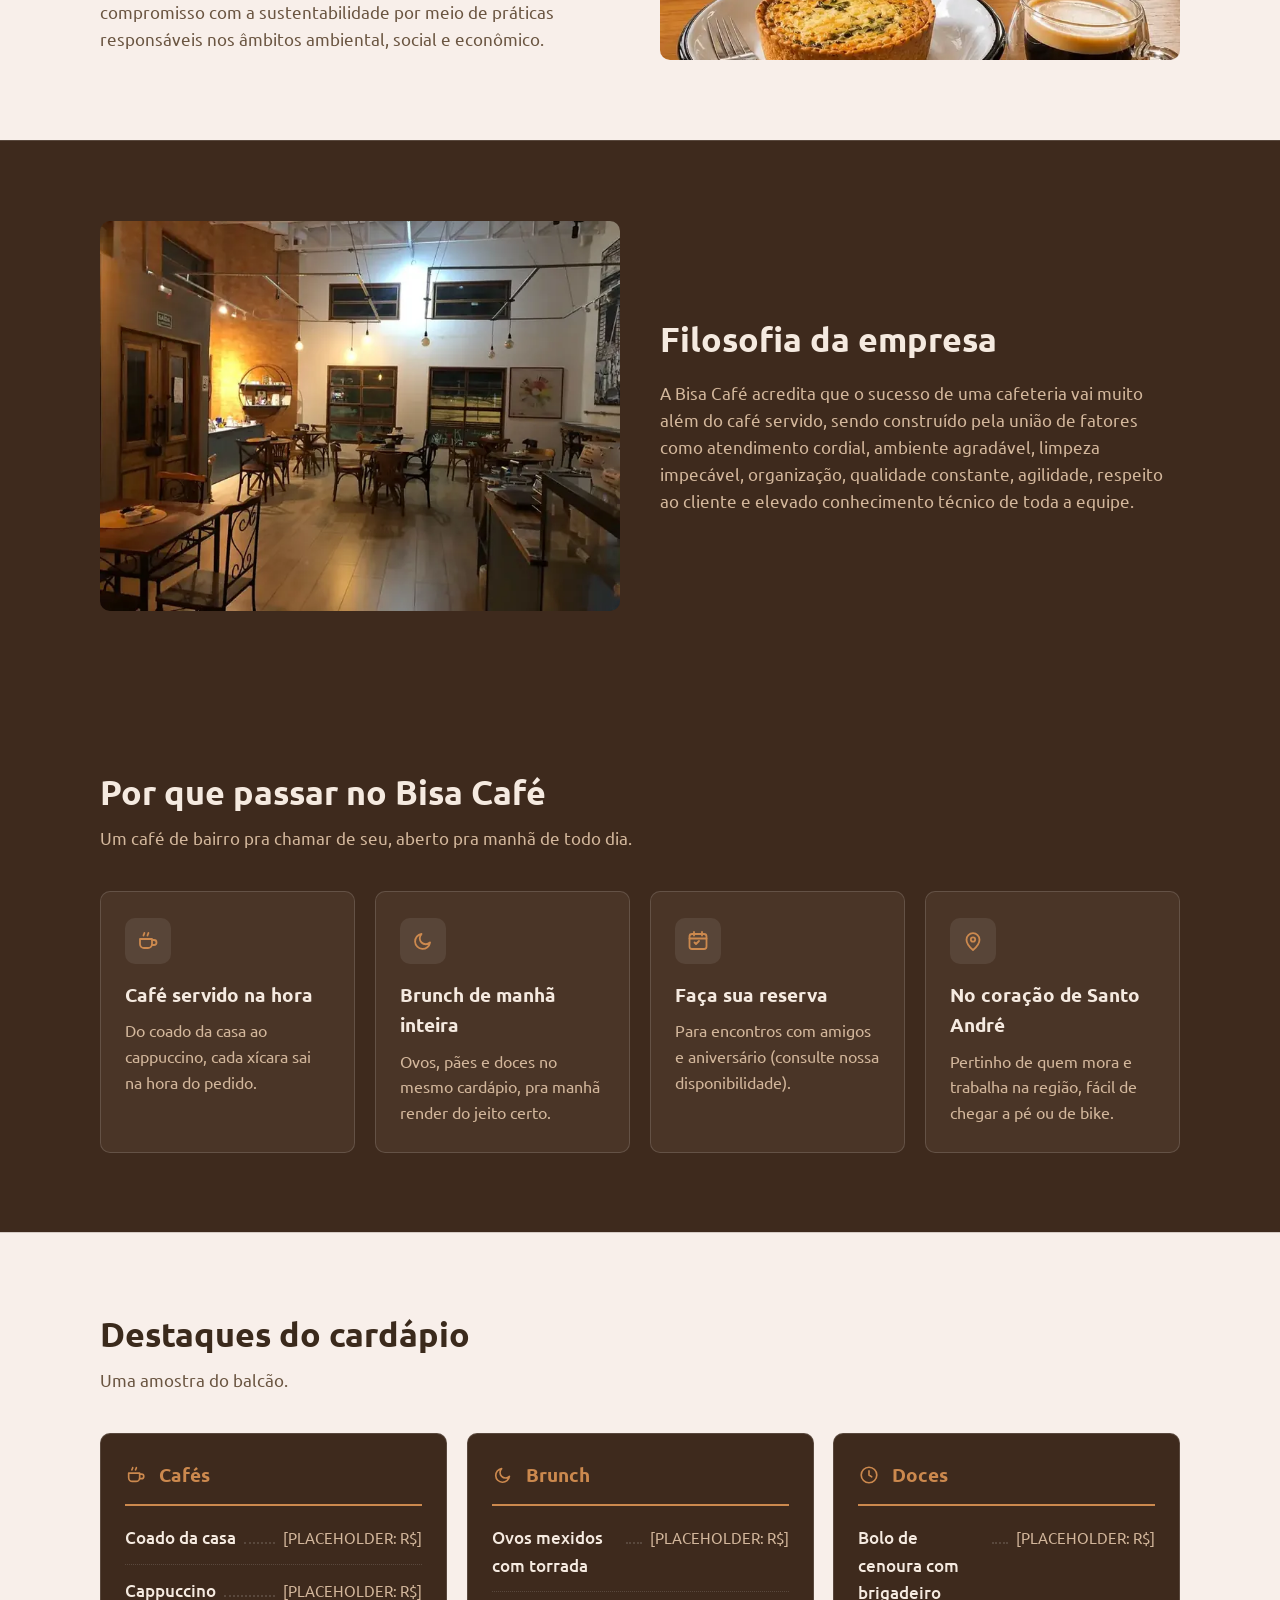
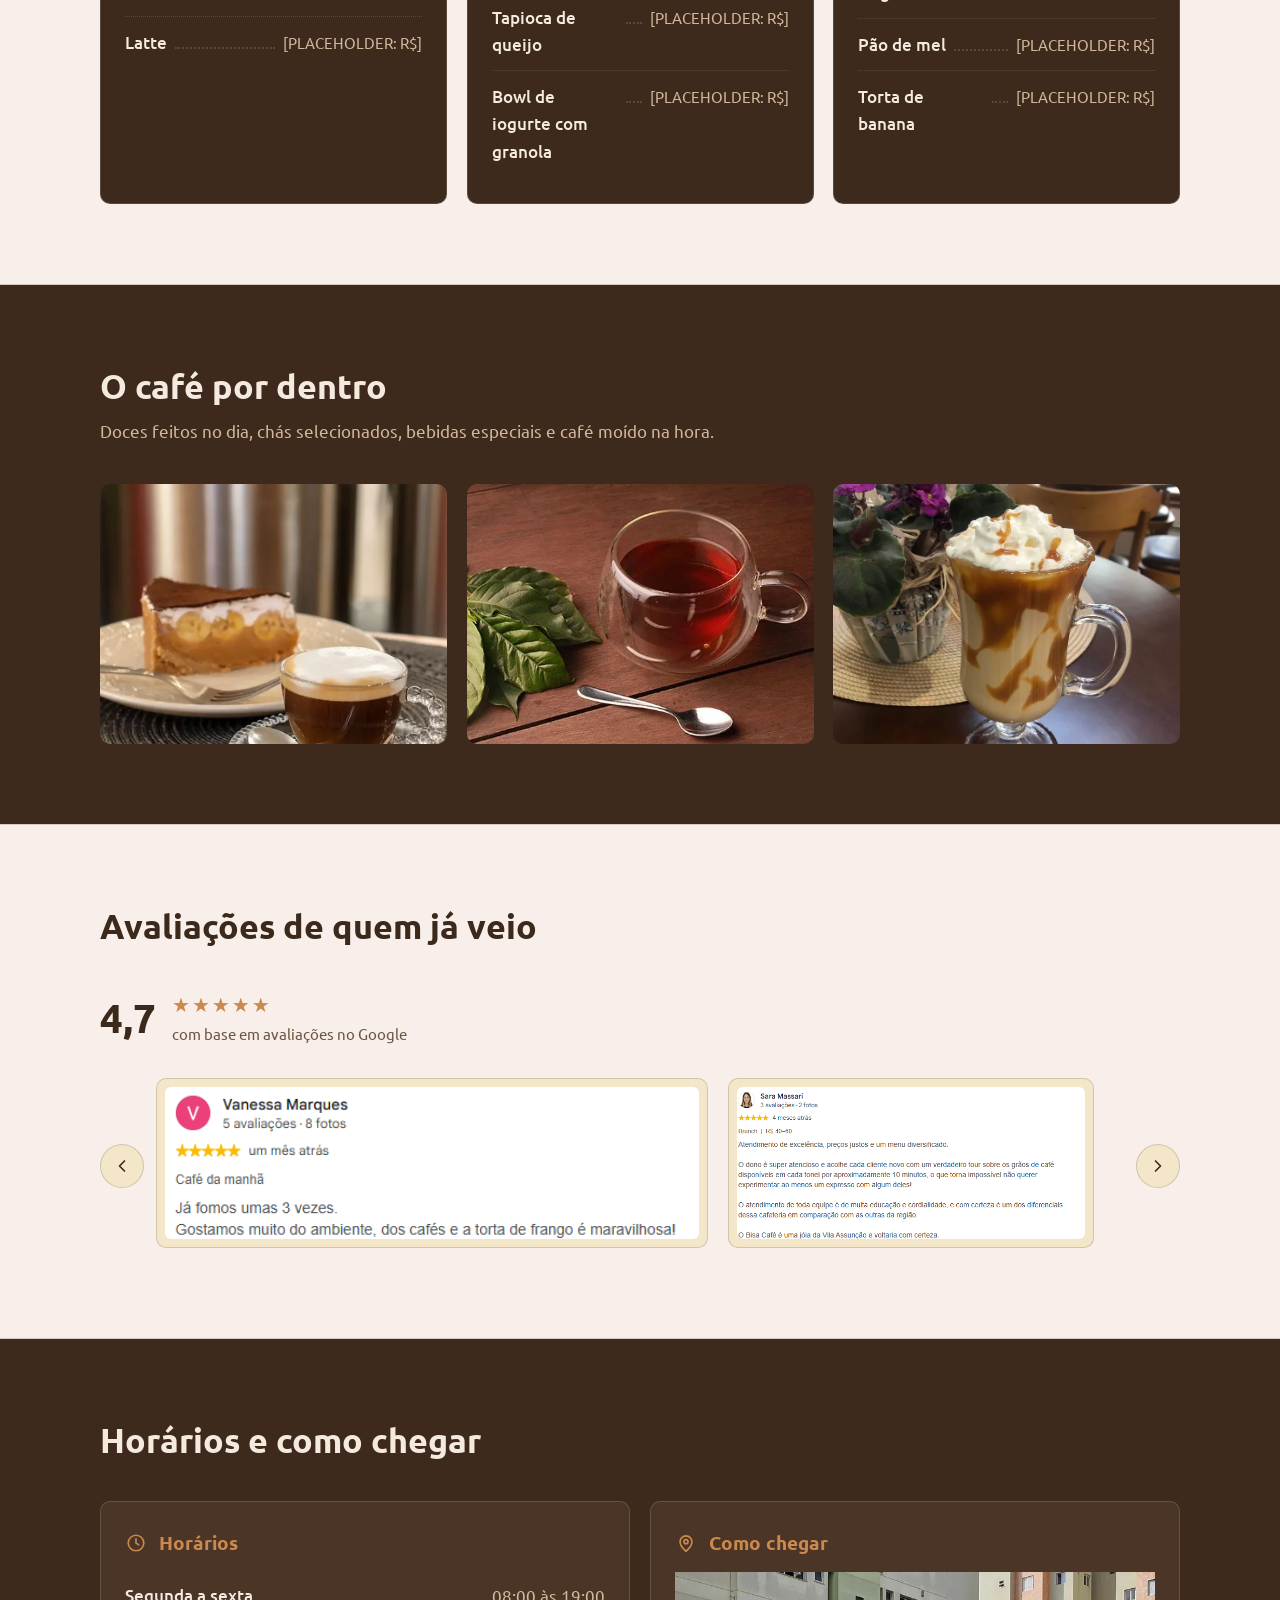
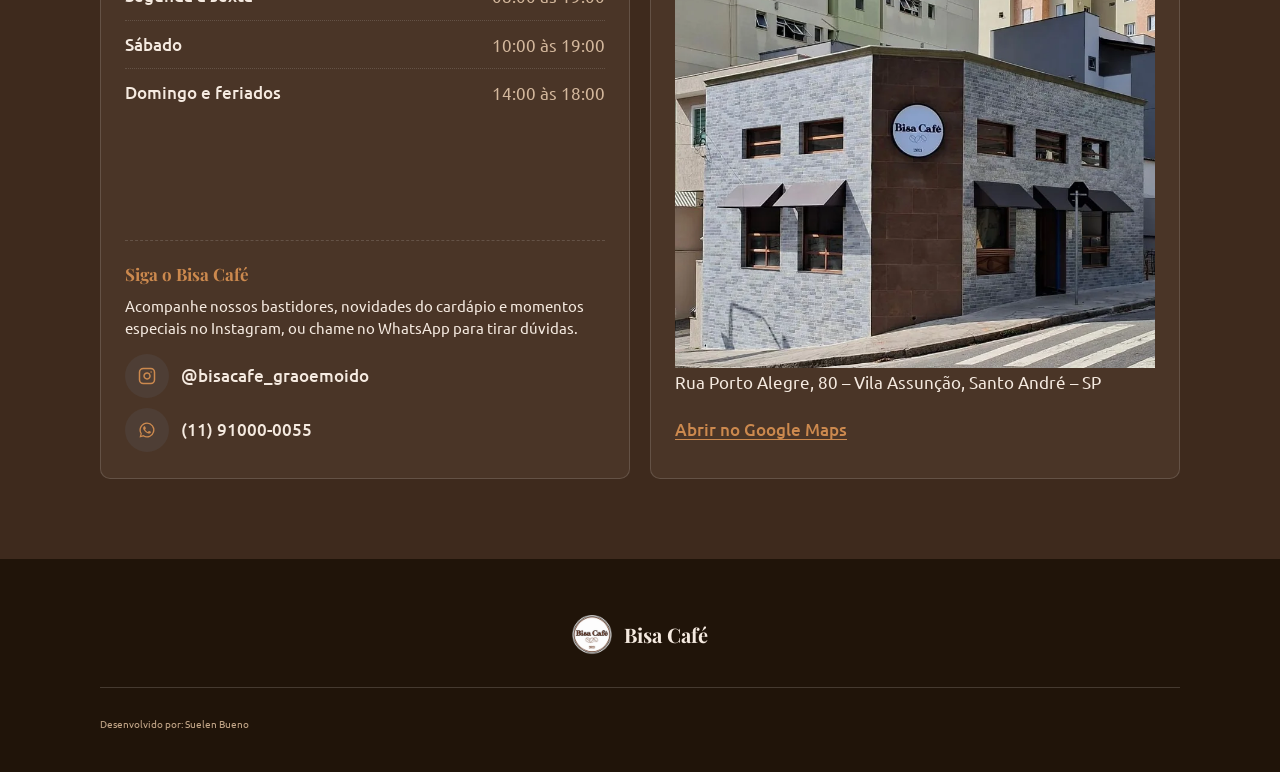
==== commit 89aa5f43: "correção das menções de fotos" ====
--- a/index.html
+++ b/index.html
@@ -69,7 +69,7 @@
     <div class="container">
       <div class="bloco-com-imagem">
         <div class="bloco-imagem anima" style="--i:0">
-          <img src="./images/foto-espresso-graos.jpeg" alt="Xícara de café do Bisa Café com grãos ao fundo" loading="lazy">
+          <img src="./images/foto-espresso-graos.webp" alt="Xícara de café do Bisa Café com grãos ao fundo" loading="lazy">
         </div>
         <div class="conteudo-institucional anima" style="--i:1">
           <h2>Do grão <span class="cor-destaque">à xícara</span>, tudo acontece aqui!</h2>
@@ -84,7 +84,7 @@
     <div class="container">
       <div class="bloco-com-imagem">
         <div class="bloco-imagem anima" style="--i:0">
-          <img src="./images/foto-graos-torra.jpeg" alt="Grãos de café na torrefação artesanal do Bisa Café" loading="lazy">
+          <img src="./images/foto-graos-torra.webp" alt="Grãos de café na torrefação artesanal do Bisa Café" loading="lazy">
         </div>
         <div class="conteudo-institucional anima" style="--i:1">
           <h2>O que é a Bisa Café</h2>
@@ -100,7 +100,7 @@
     <div class="container">
       <div class="bloco-com-imagem bloco-com-imagem--inverso">
         <div class="bloco-imagem anima" style="--i:0">
-          <img src="./images/foto-espresso-graos.jpeg" alt="Espresso do Bisa Café com saco de grãos ao fundo, remetendo à origem artesanal" loading="lazy">
+          <img src="./images/foto-espresso-graos.webp" alt="Espresso do Bisa Café com saco de grãos ao fundo, remetendo à origem artesanal" loading="lazy">
         </div>
         <div class="conteudo-institucional anima" style="--i:1">
           <h2>A história da marca</h2>
@@ -129,7 +129,7 @@
     <div class="container">
       <div class="bloco-com-imagem">
         <div class="bloco-imagem anima" style="--i:0">
-          <img src="./images/foto-interior-mesa.jpeg" alt="Mesa posta no Bisa Café com quiche e café, clima acolhedor" loading="lazy">
+          <img src="./images/foto-interior-mesa.webp" alt="Mesa posta no Bisa Café com quiche e café, clima acolhedor" loading="lazy">
         </div>
         <div class="conteudo-institucional anima" style="--i:1">
           <h2>Nossos valores</h2>
@@ -145,7 +145,7 @@
     <div class="container">
       <div class="bloco-com-imagem bloco-com-imagem--inverso">
         <div class="bloco-imagem anima" style="--i:0">
-          <img src="./images/foto-ambiente-salao.jpeg" alt="Salão do Bisa Café com mesas e cadeiras, ambiente acolhedor" loading="lazy">
+          <img src="./images/foto-ambiente-salao.webp" alt="Salão do Bisa Café com mesas e cadeiras, ambiente acolhedor" loading="lazy">
         </div>
         <div class="conteudo-institucional anima" style="--i:1">
           <h2>Filosofia da empresa</h2>
@@ -272,13 +272,13 @@
       </div>
       <div class="galeria-grade">
         <div class="galeria-bloco anima" style="--i:0">
-          <img src="./images/foto-torta-banana.jpeg" alt="Fatia de torta de banana com café servida no Bisa Café" loading="lazy">
+          <img src="./images/foto-torta-banana.webp" alt="Fatia de torta de banana com café servida no Bisa Café" loading="lazy">
         </div>
         <div class="galeria-bloco anima" style="--i:1">
-          <img src="./images/foto-cha-folhas.jpeg" alt="Chá servido no Bisa Café ao lado de folhas de café" loading="lazy">
+          <img src="./images/foto-cha-folhas.webp" alt="Chá servido no Bisa Café ao lado de folhas de café" loading="lazy">
         </div>
         <div class="galeria-bloco anima" style="--i:2">
-          <img src="./images/foto-latte-caramelo.jpeg" alt="Bebida especial com calda de caramelo e chantili do Bisa Café" loading="lazy">
+          <img src="./images/foto-latte-caramelo.webp" alt="Bebida especial com calda de caramelo e chantili do Bisa Café" loading="lazy">
         </div>
       </div>
     </div>
@@ -392,7 +392,7 @@
             Como chegar
           </h3>
           <div class="local-foto">
-            <img src="./images/fachada-bisa-cafe.jpeg" alt="Fachada do Bisa Café, na esquina, com a placa redonda da marca" loading="lazy">
+            <img src="./images/fachada-bisa-cafe.webp" alt="Fachada do Bisa Café, na esquina, com a placa redonda da marca" loading="lazy">
           </div>
           <p>Rua Porto Alegre, 80 – Vila Assunção, Santo André – SP</p>
           <a class="link-maps" href="https://www.google.com/maps/search/?api=1&amp;query=Rua%20Porto%20Alegre%2C%2080%2C%20Vila%20Assun%C3%A7%C3%A3o%2C%20Santo%20Andr%C3%A9%20-%20SP">Abrir no Google Maps</a>
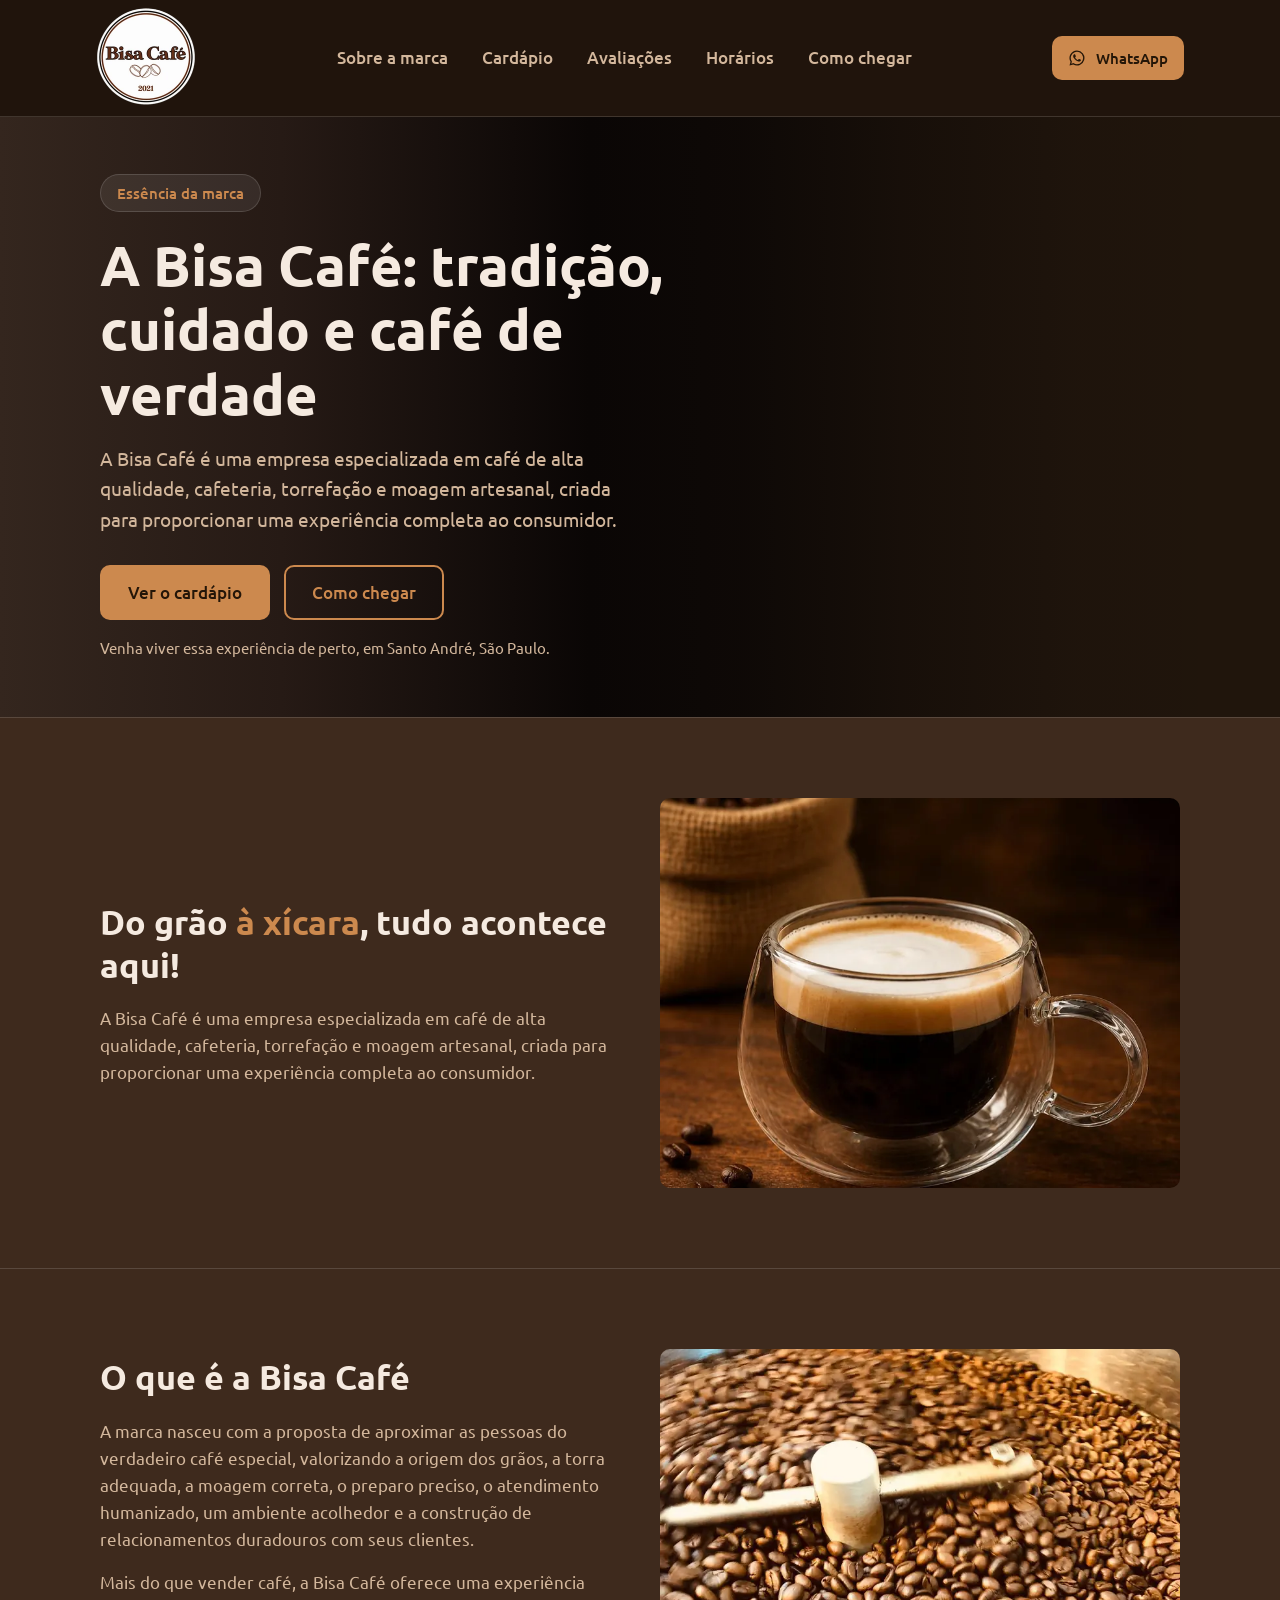
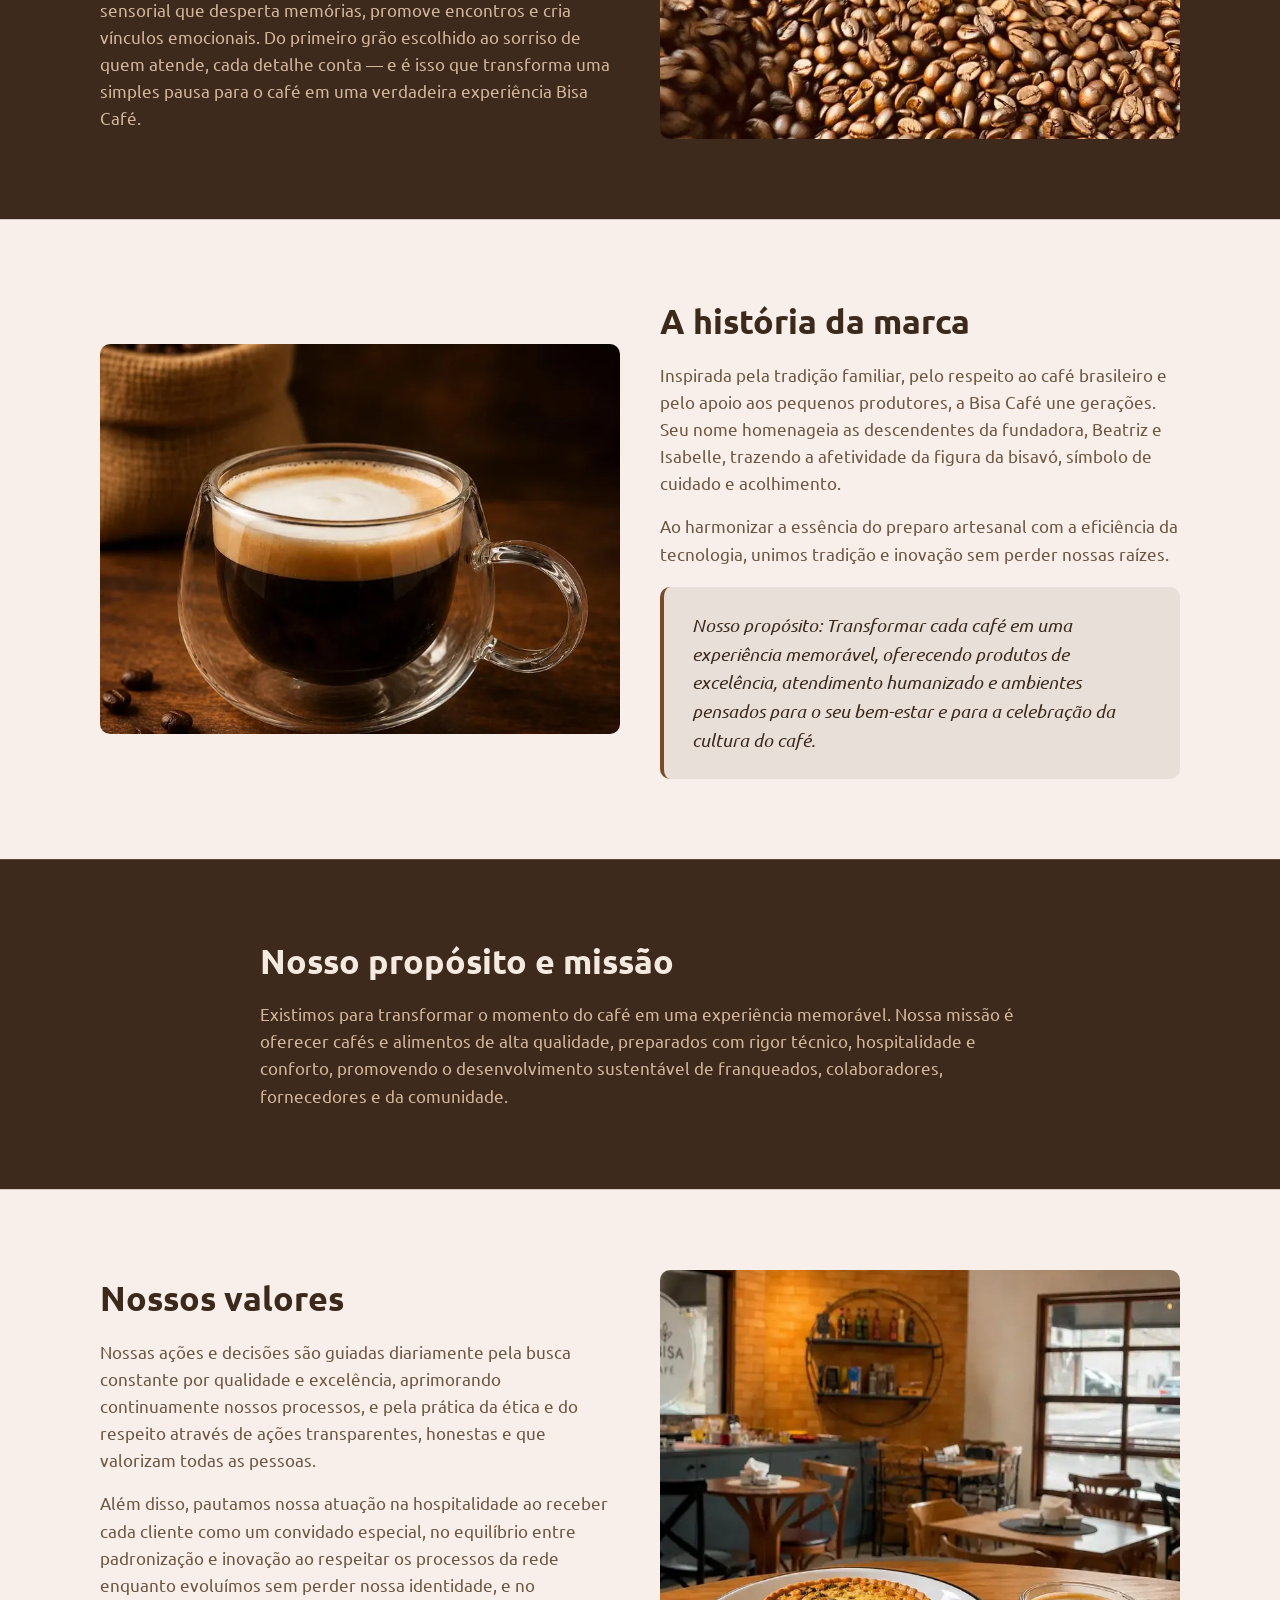
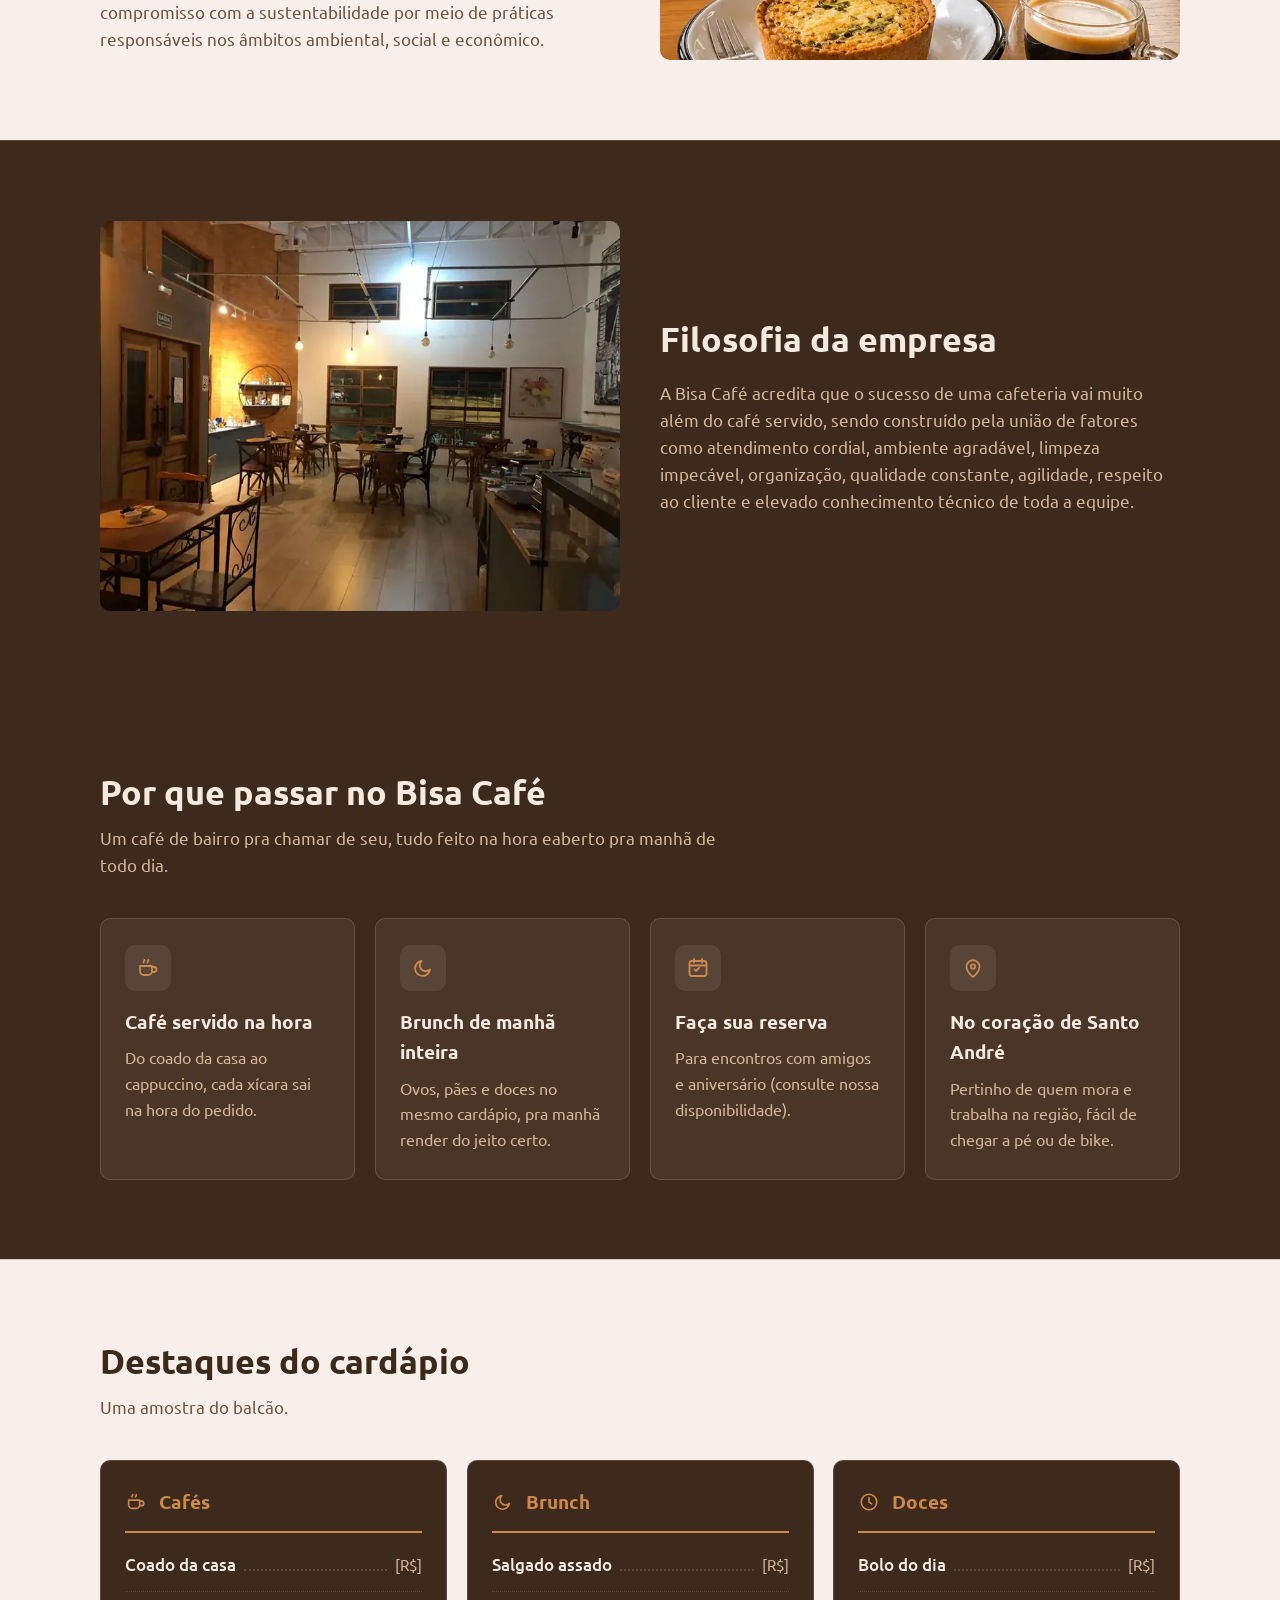
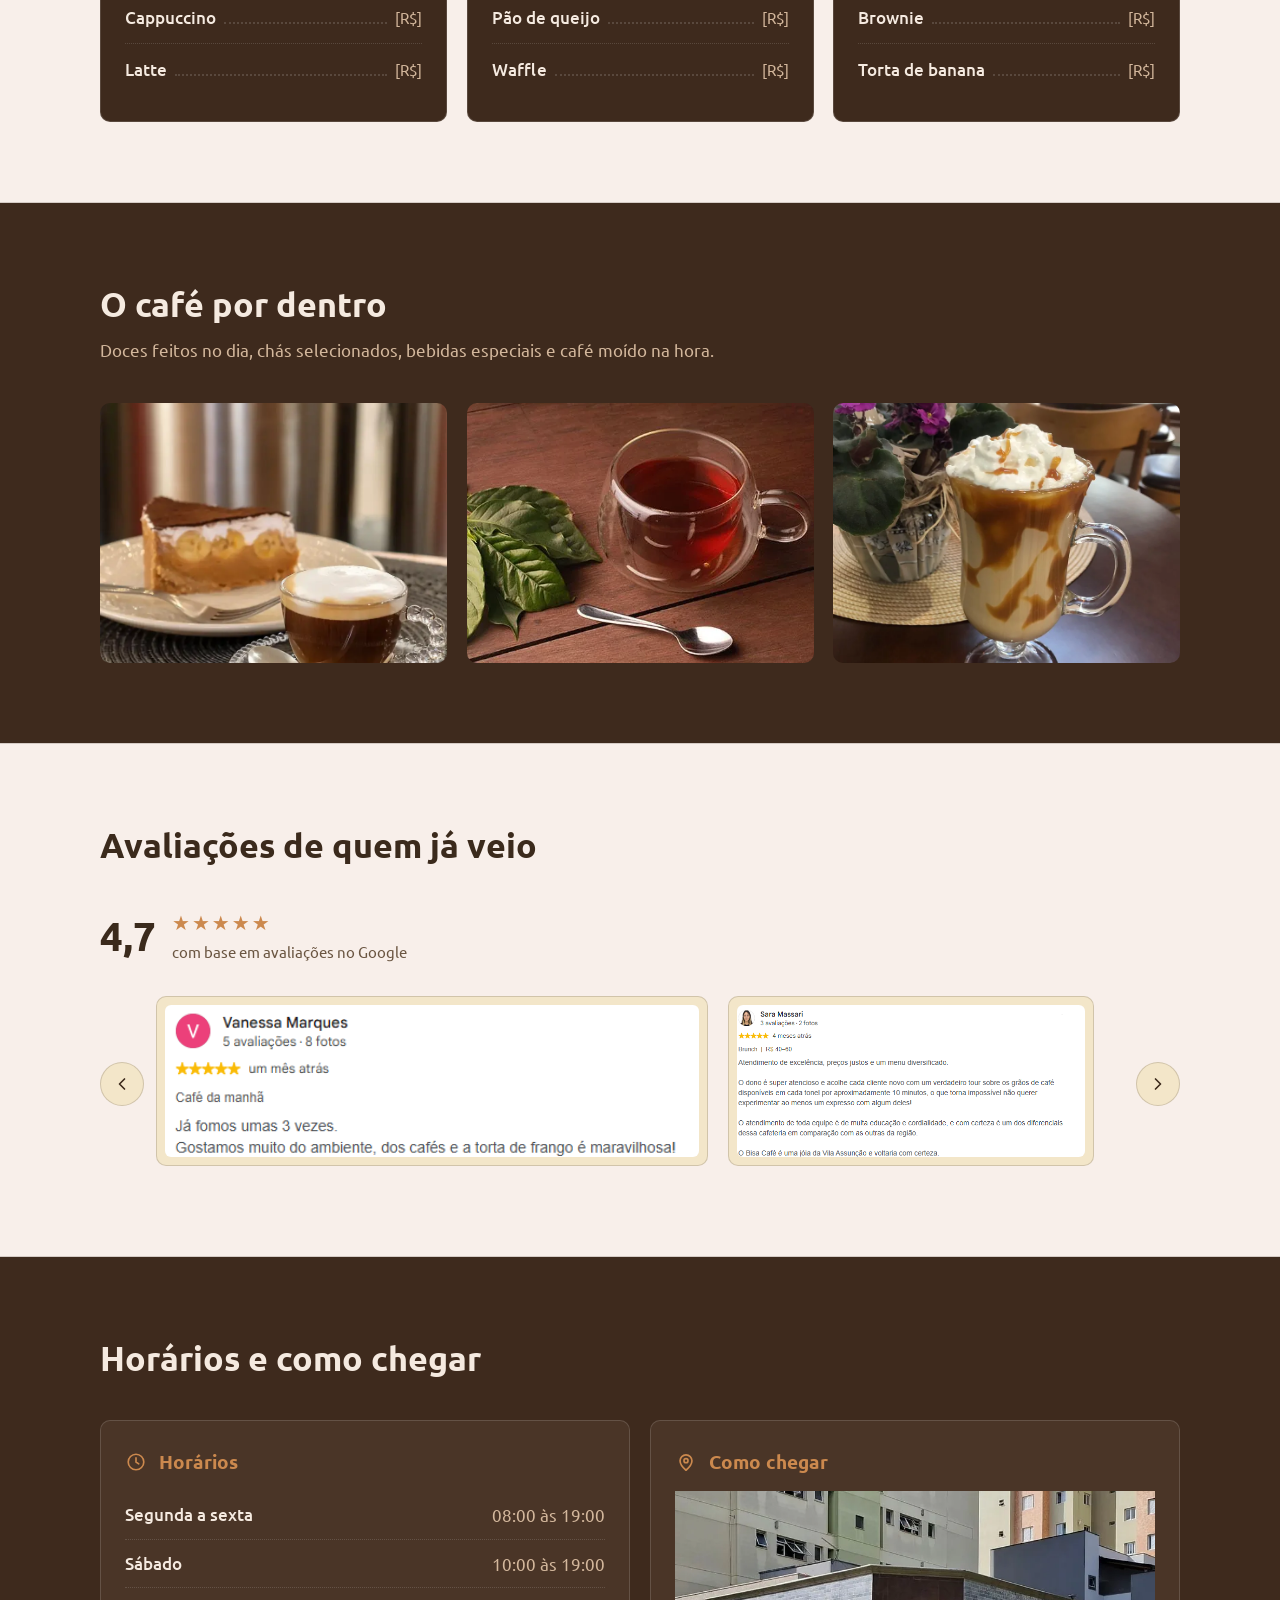
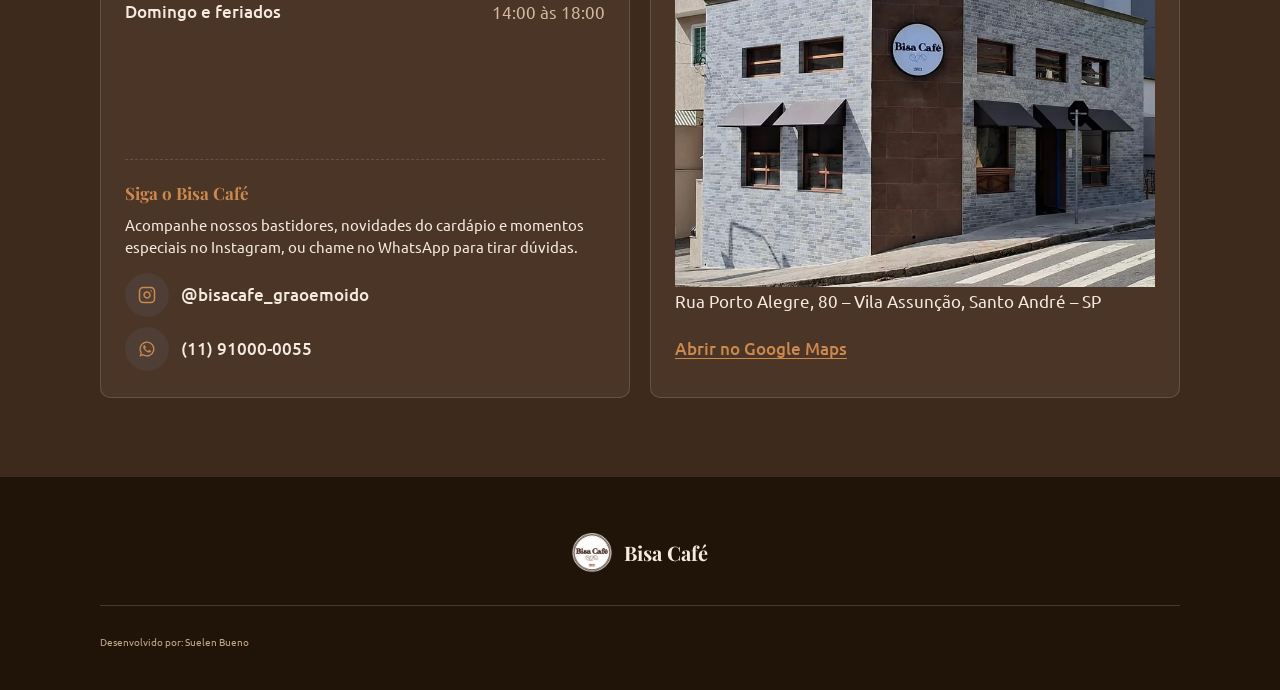
==== commit 8bc7b1c6: "alteração de textos no index.html" ====
--- a/index.html
+++ b/index.html
@@ -24,7 +24,7 @@
 <header class="topo">
   <div class="container topo-linha">
     <a href="#inicio" class="logo">
-      <img src="./images/logo.webp" alt="Bisa Café" class="logo-icone" width="100" height="100" fetchpriority="high">
+      <img src="./images/logo.webp" alt="Bisa Café" class="logo-icone" width="56" height="56" fetchpriority="high">
     </a>
     <nav class="menu-topo" aria-label="Seções do site">
       <a href="#essencia-da-marca">Sobre a marca</a>
@@ -160,7 +160,7 @@
     <div class="container">
       <div class="secao-cabecalho">
         <h2 class="anima" style="--i:0">Por que passar no Bisa Café</h2>
-        <p class="anima" style="--i:1">Um café de bairro pra chamar de seu, aberto pra manhã de todo dia.</p>
+        <p class="anima" style="--i:1">Um café de bairro pra chamar de seu, tudo feito na hora eaberto pra manhã de todo dia.</p>
       </div>
       <div class="cards">
         <article class="card anima" style="--i:0">
@@ -227,9 +227,9 @@
             Cafés
           </h3>
           <ul>
-            <li><span class="item-nome">Coado da casa</span><span class="item-pontos" aria-hidden="true"></span><span class="item-preco">[PLACEHOLDER: R$]</span></li>
-            <li><span class="item-nome">Cappuccino</span><span class="item-pontos" aria-hidden="true"></span><span class="item-preco">[PLACEHOLDER: R$]</span></li>
-            <li><span class="item-nome">Latte</span><span class="item-pontos" aria-hidden="true"></span><span class="item-preco">[PLACEHOLDER: R$]</span></li>
+            <li><span class="item-nome">Coado da casa</span><span class="item-pontos" aria-hidden="true"></span><span class="item-preco">[R$]</span></li>
+            <li><span class="item-nome">Cappuccino</span><span class="item-pontos" aria-hidden="true"></span><span class="item-preco">[R$]</span></li>
+            <li><span class="item-nome">Latte</span><span class="item-pontos" aria-hidden="true"></span><span class="item-preco">[R$]</span></li>
           </ul>
         </div>
         <div class="categoria anima" style="--i:1">
@@ -240,9 +240,9 @@
             Brunch
           </h3>
           <ul>
-            <li><span class="item-nome">Ovos mexidos com torrada</span><span class="item-pontos" aria-hidden="true"></span><span class="item-preco">[PLACEHOLDER: R$]</span></li>
-            <li><span class="item-nome">Tapioca de queijo</span><span class="item-pontos" aria-hidden="true"></span><span class="item-preco">[PLACEHOLDER: R$]</span></li>
-            <li><span class="item-nome">Bowl de iogurte com granola</span><span class="item-pontos" aria-hidden="true"></span><span class="item-preco">[PLACEHOLDER: R$]</span></li>
+            <li><span class="item-nome">Salgado assado</span><span class="item-pontos" aria-hidden="true"></span><span class="item-preco">[R$]</span></li>
+            <li><span class="item-nome">Pão de queijo</span><span class="item-pontos" aria-hidden="true"></span><span class="item-preco">[R$]</span></li>
+            <li><span class="item-nome">Waffle</span><span class="item-pontos" aria-hidden="true"></span><span class="item-preco">[R$]</span></li>
           </ul>
         </div>
         <div class="categoria anima" style="--i:2">
@@ -254,9 +254,9 @@
             Doces
           </h3>
           <ul>
-            <li><span class="item-nome">Bolo de cenoura com brigadeiro</span><span class="item-pontos" aria-hidden="true"></span><span class="item-preco">[PLACEHOLDER: R$]</span></li>
-            <li><span class="item-nome">Pão de mel</span><span class="item-pontos" aria-hidden="true"></span><span class="item-preco">[PLACEHOLDER: R$]</span></li>
-            <li><span class="item-nome">Torta de banana</span><span class="item-pontos" aria-hidden="true"></span><span class="item-preco">[PLACEHOLDER: R$]</span></li>
+            <li><span class="item-nome">Bolo do dia</span><span class="item-pontos" aria-hidden="true"></span><span class="item-preco">[R$]</span></li>
+            <li><span class="item-nome">Brownie</span><span class="item-pontos" aria-hidden="true"></span><span class="item-preco">[R$]</span></li>
+            <li><span class="item-nome">Torta de banana</span><span class="item-pontos" aria-hidden="true"></span><span class="item-preco">[R$]</span></li>
           </ul>
         </div>
       </div>
--- a/style.css
+++ b/style.css
@@ -216,6 +216,7 @@
     background: rgba(32, 20, 12, 0.96);
     border-bottom: 1px solid var(--borda);
     backdrop-filter: blur(6px);
+    width: 100%;
   }
   .topo-marca {
     display: flex;
@@ -237,9 +238,11 @@
     display: flex;
     align-items: center;
     justify-content: space-between;
-    gap: 16px;
-    min-height: 112px;
-    padding: 8px 0;
+    gap: 12px;
+    min-height: 80px;
+    padding: 8px 16px;
+    width: 100%;
+    box-sizing: border-box;
   }
   .topo-linha--centralizada { justify-content: center; }
   .logo {
@@ -275,13 +278,16 @@
     border-radius: 6px;
   }
   .menu-topo a:hover { color: var(--cor-marca); background: var(--cor-marca-suave); }
-  .topo-whatsapp { min-height: 40px; padding: 8px 16px; font-size: 0.9375rem; flex-shrink: 0; }
+  .topo-whatsapp { min-height: 40px; padding: 8px 14px; font-size: 0.9375rem; flex-shrink: 0; white-space: nowrap; max-width: fit-content;}
   @media (max-width: 760px) {
     .menu-topo { display: none; }
-    .logo-icone { width: 56px; height: 56px; }
-    .topo-linha { min-height: 72px; }
+    .logo-icone { width: 48px; height: 48px; }
+    .topo-linha { min-height: 64px; padding: 6px 12px; }
   }
   @media (max-width: 460px) {
+    .topo-whatsapp {
+    padding: 8px 10px;
+    }
     .topo-whatsapp span { display: none; }
   }
 
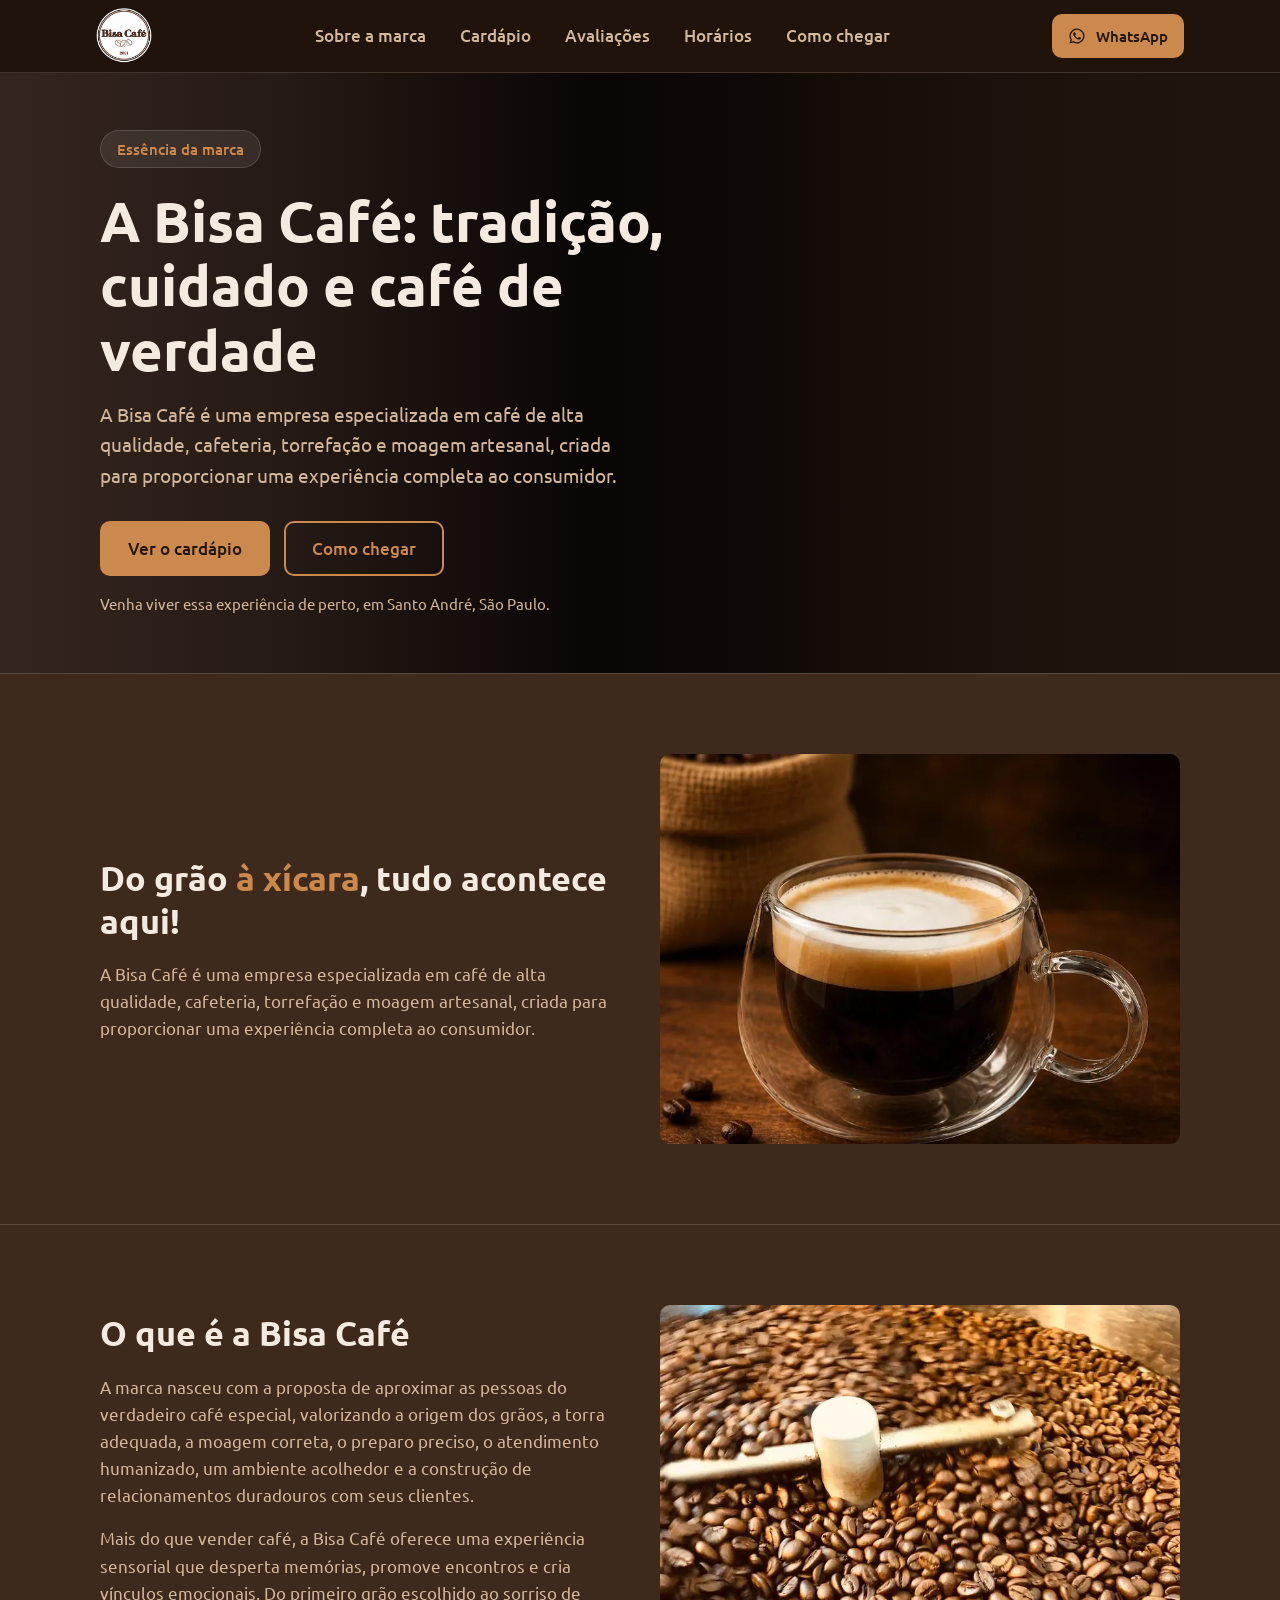
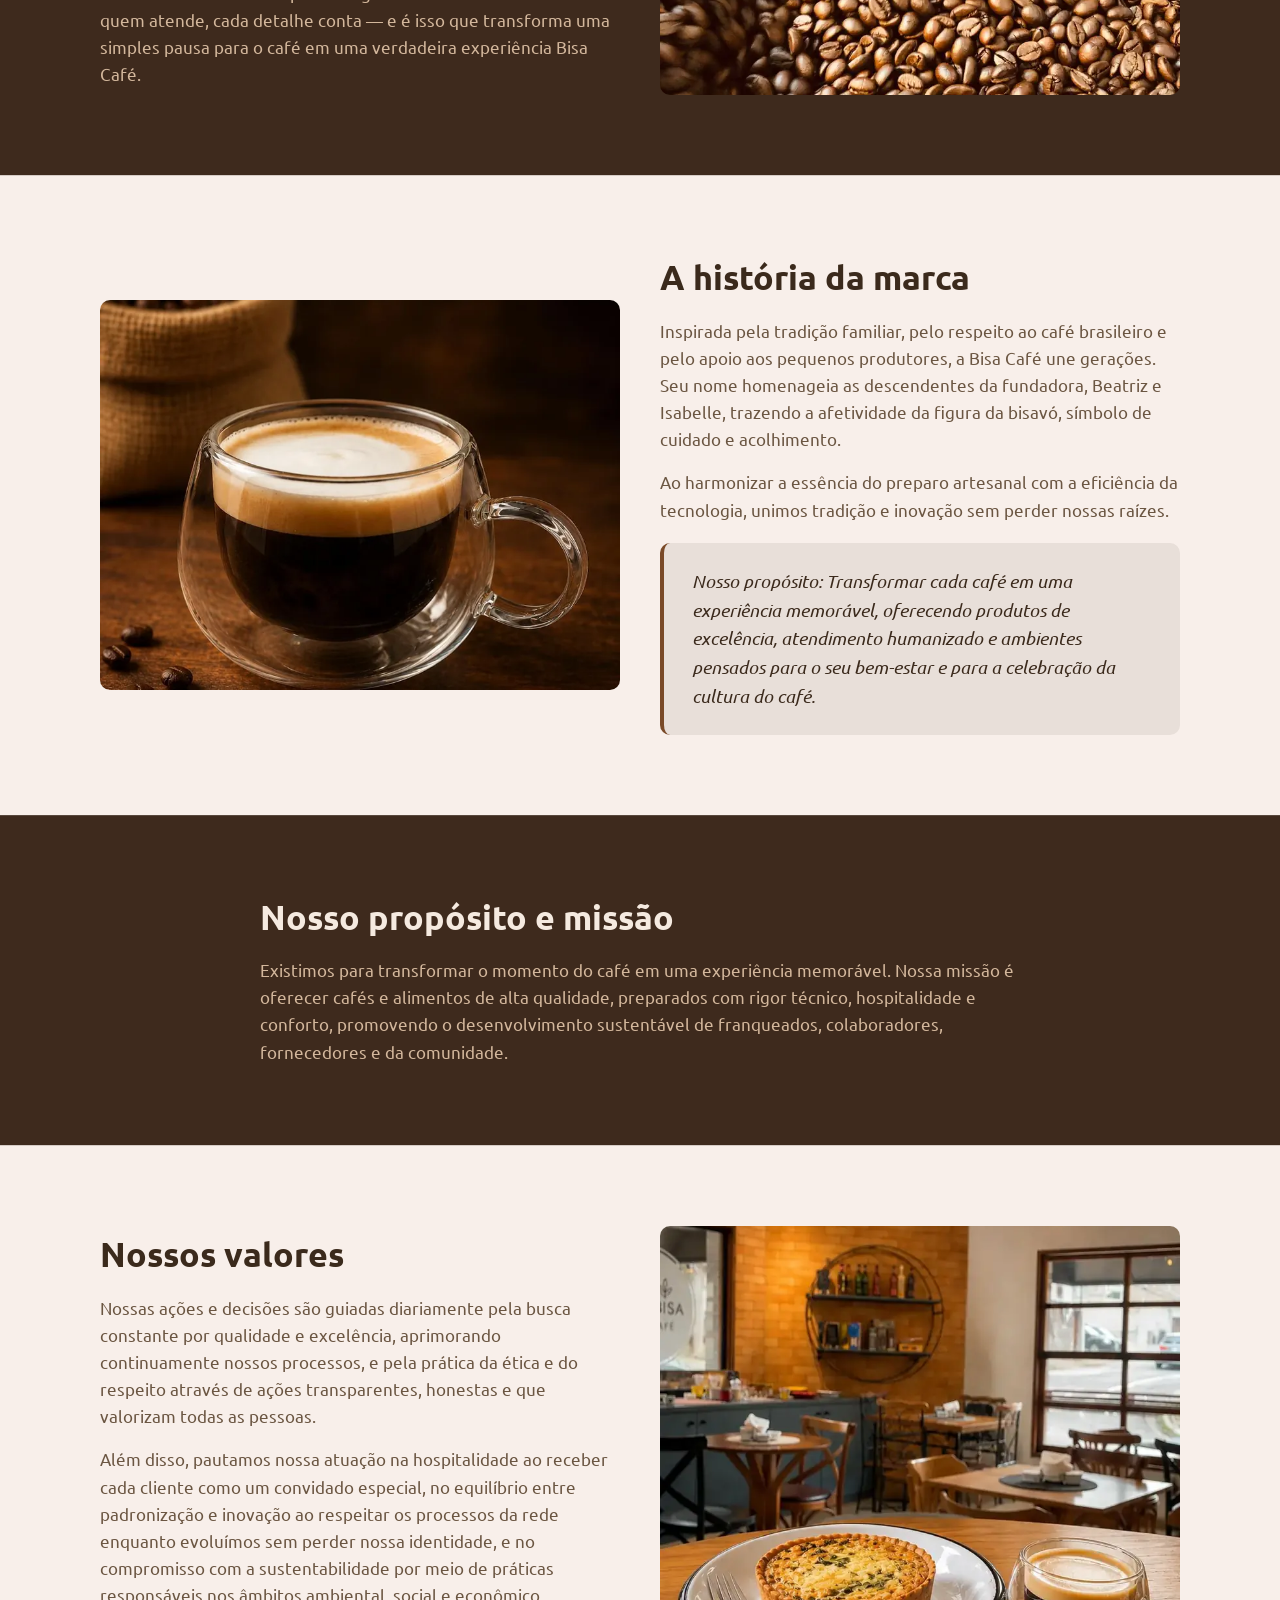
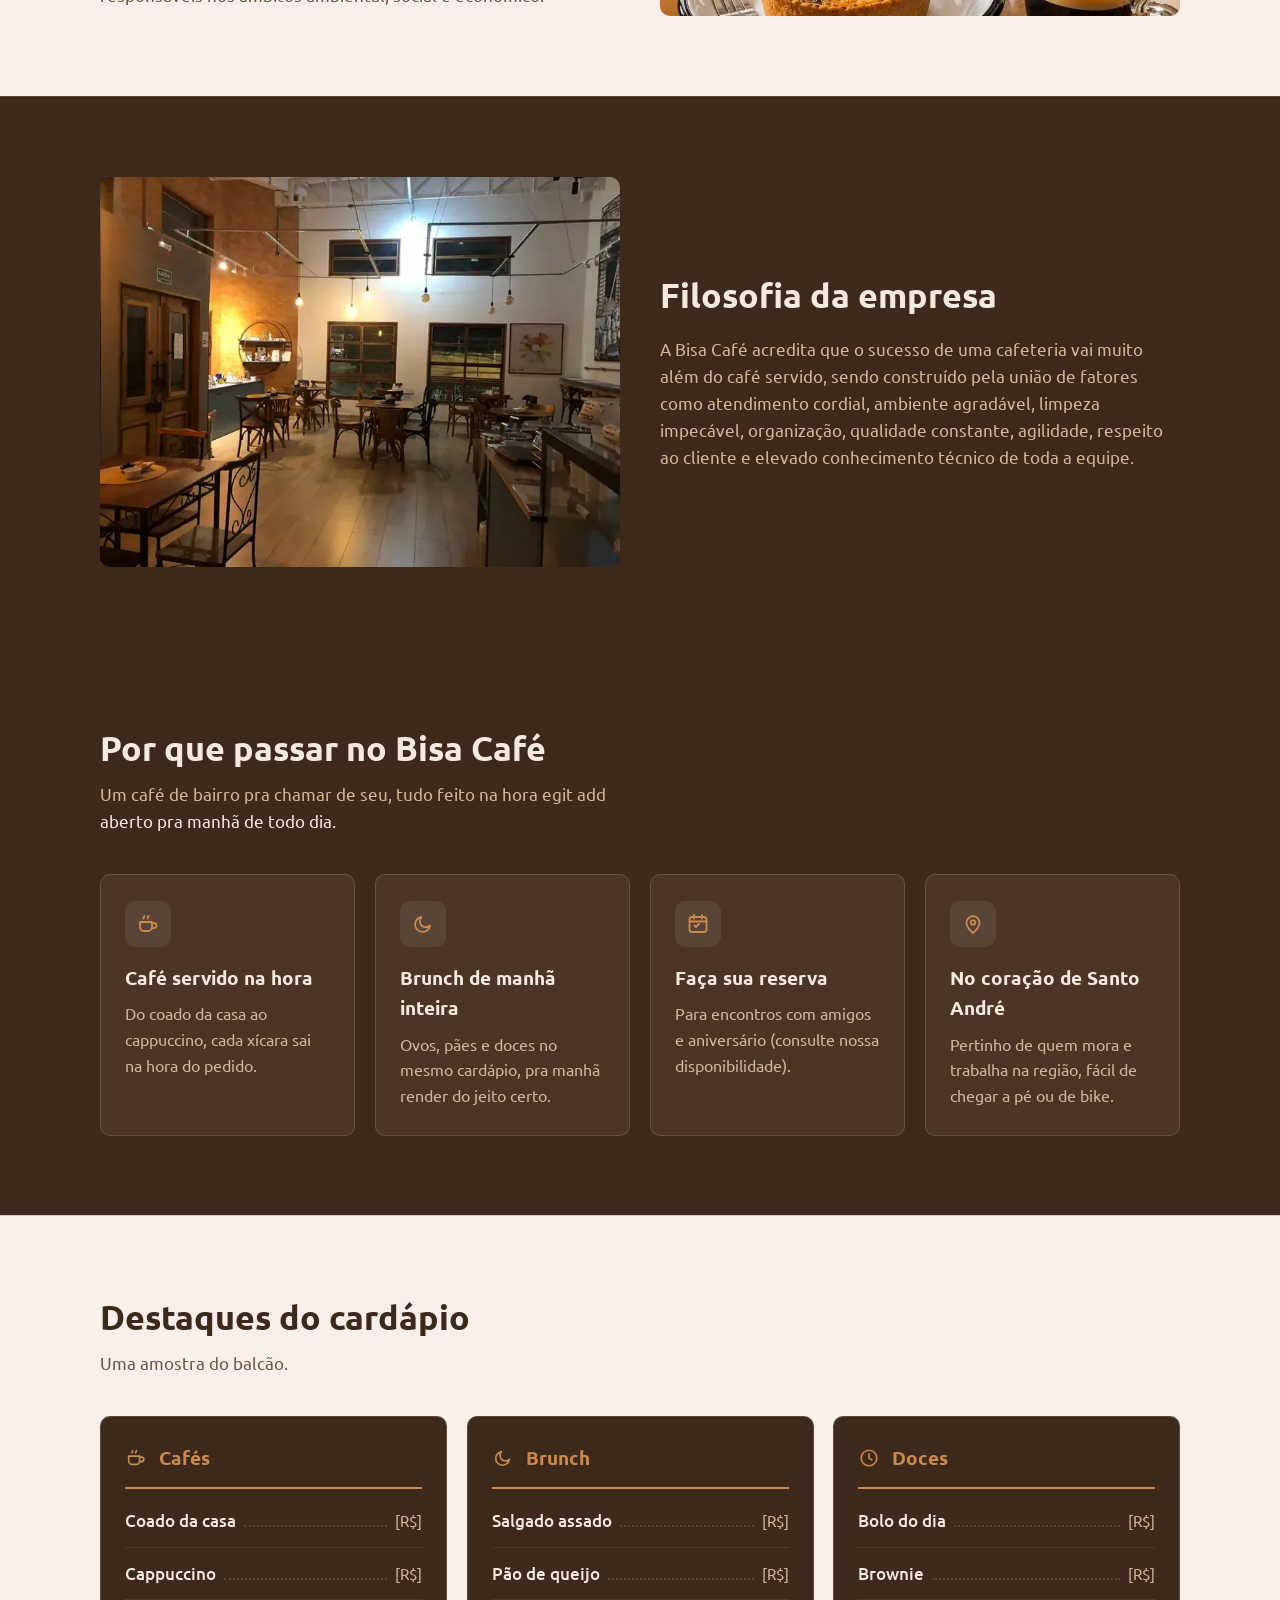
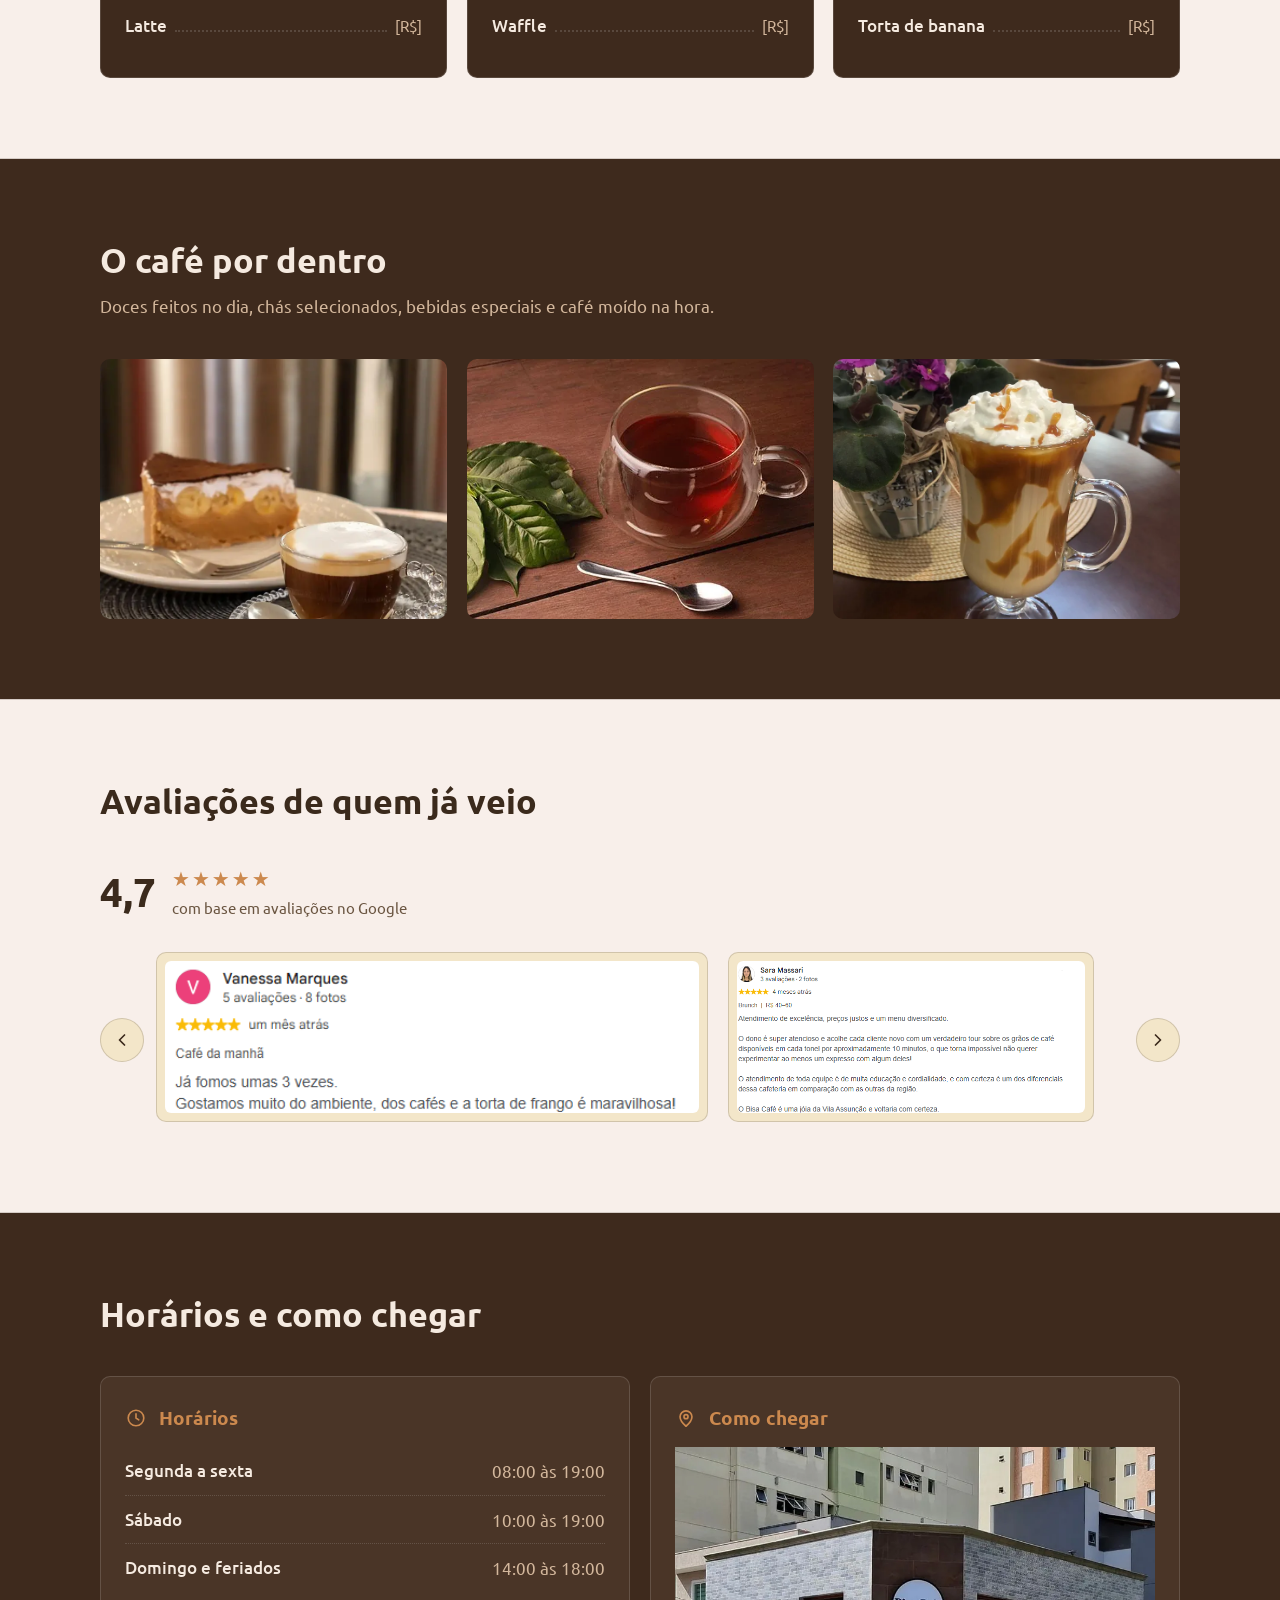
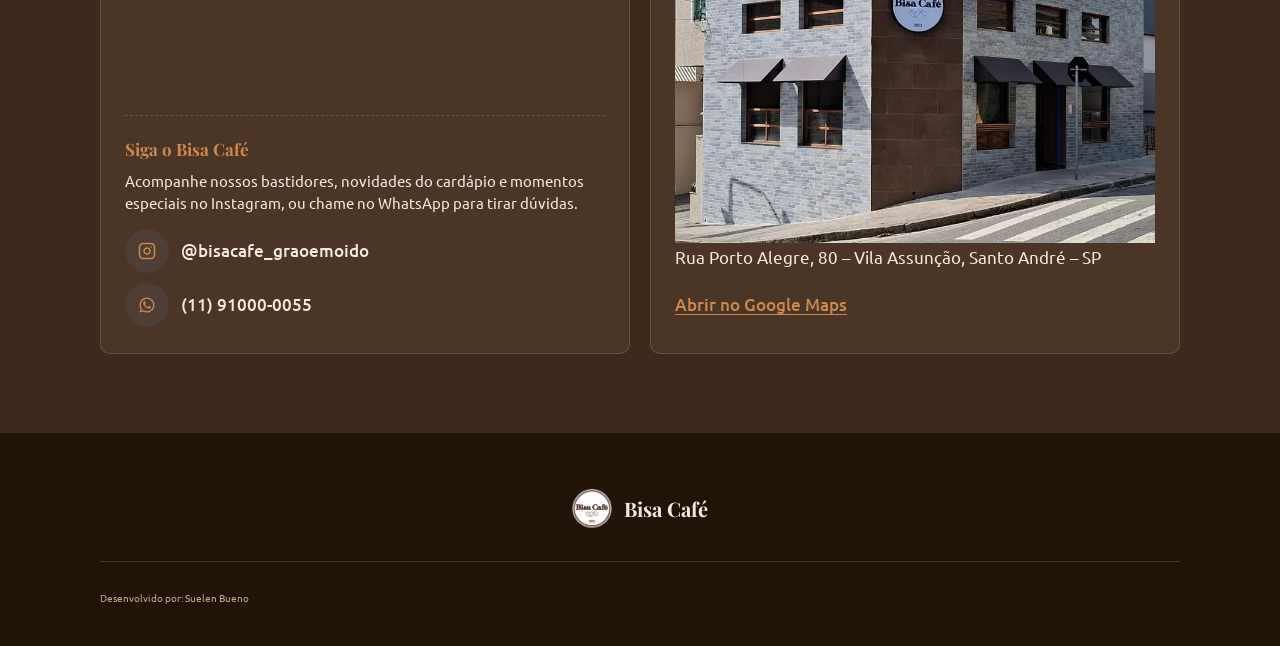
==== commit 0c8ce857: "Unifica media queries do topo e ajusta dimensoes da logo" ====
--- a/index.html
+++ b/index.html
@@ -160,7 +160,7 @@
     <div class="container">
       <div class="secao-cabecalho">
         <h2 class="anima" style="--i:0">Por que passar no Bisa Café</h2>
-        <p class="anima" style="--i:1">Um café de bairro pra chamar de seu, tudo feito na hora eaberto pra manhã de todo dia.</p>
+        <p class="anima" style="--i:1">Um café de bairro pra chamar de seu, tudo feito na hora egit add <div class=""></div>aberto pra manhã de todo dia.</p>
       </div>
       <div class="cards">
         <article class="card anima" style="--i:0">
--- a/style.css
+++ b/style.css
@@ -213,7 +213,7 @@
     position: sticky;
     top: 0;
     z-index: 100;
-    background: rgba(32, 20, 12, 0.96);
+    background: rgba(32, 20, 12, 0.98);
     border-bottom: 1px solid var(--borda);
     backdrop-filter: blur(6px);
     width: 100%;
@@ -239,7 +239,7 @@
     align-items: center;
     justify-content: space-between;
     gap: 12px;
-    min-height: 80px;
+    min-height: 64px;
     padding: 8px 16px;
     width: 100%;
     box-sizing: border-box;
@@ -259,8 +259,8 @@
     display: block;
   }
   .logo-icone {
-    width: 100px;
-    height: 100px;
+    width: 56px;
+    height: 56px;
     object-fit: contain;
     display: block;
     border-radius: 50%;
@@ -278,16 +278,25 @@
     border-radius: 6px;
   }
   .menu-topo a:hover { color: var(--cor-marca); background: var(--cor-marca-suave); }
-  .topo-whatsapp { min-height: 40px; padding: 8px 14px; font-size: 0.9375rem; flex-shrink: 0; white-space: nowrap; max-width: fit-content;}
-  @media (max-width: 760px) {
+  
+  .topo-whatsapp { 
+    min-height: 40px; 
+    padding: 8px 14px; 
+    font-size: 0.9375rem; 
+    flex-shrink: 0; 
+    white-space: nowrap; 
+  }
+
+  /* Oculta o menu de texto em celulares e tablets na vertical para dar espaço ao botão */
+  @media (max-width: 768px) {
     .menu-topo { display: none; }
     .logo-icone { width: 48px; height: 48px; }
     .topo-linha { min-height: 64px; padding: 6px 12px; }
   }
+
+  /* Em celulares com telas bem estreitas, mantém apenas o ícone no botão do WhatsApp */
   @media (max-width: 460px) {
-    .topo-whatsapp {
-    padding: 8px 10px;
-    }
+    .topo-whatsapp { padding: 8px 10px; }
     .topo-whatsapp span { display: none; }
   }
 
